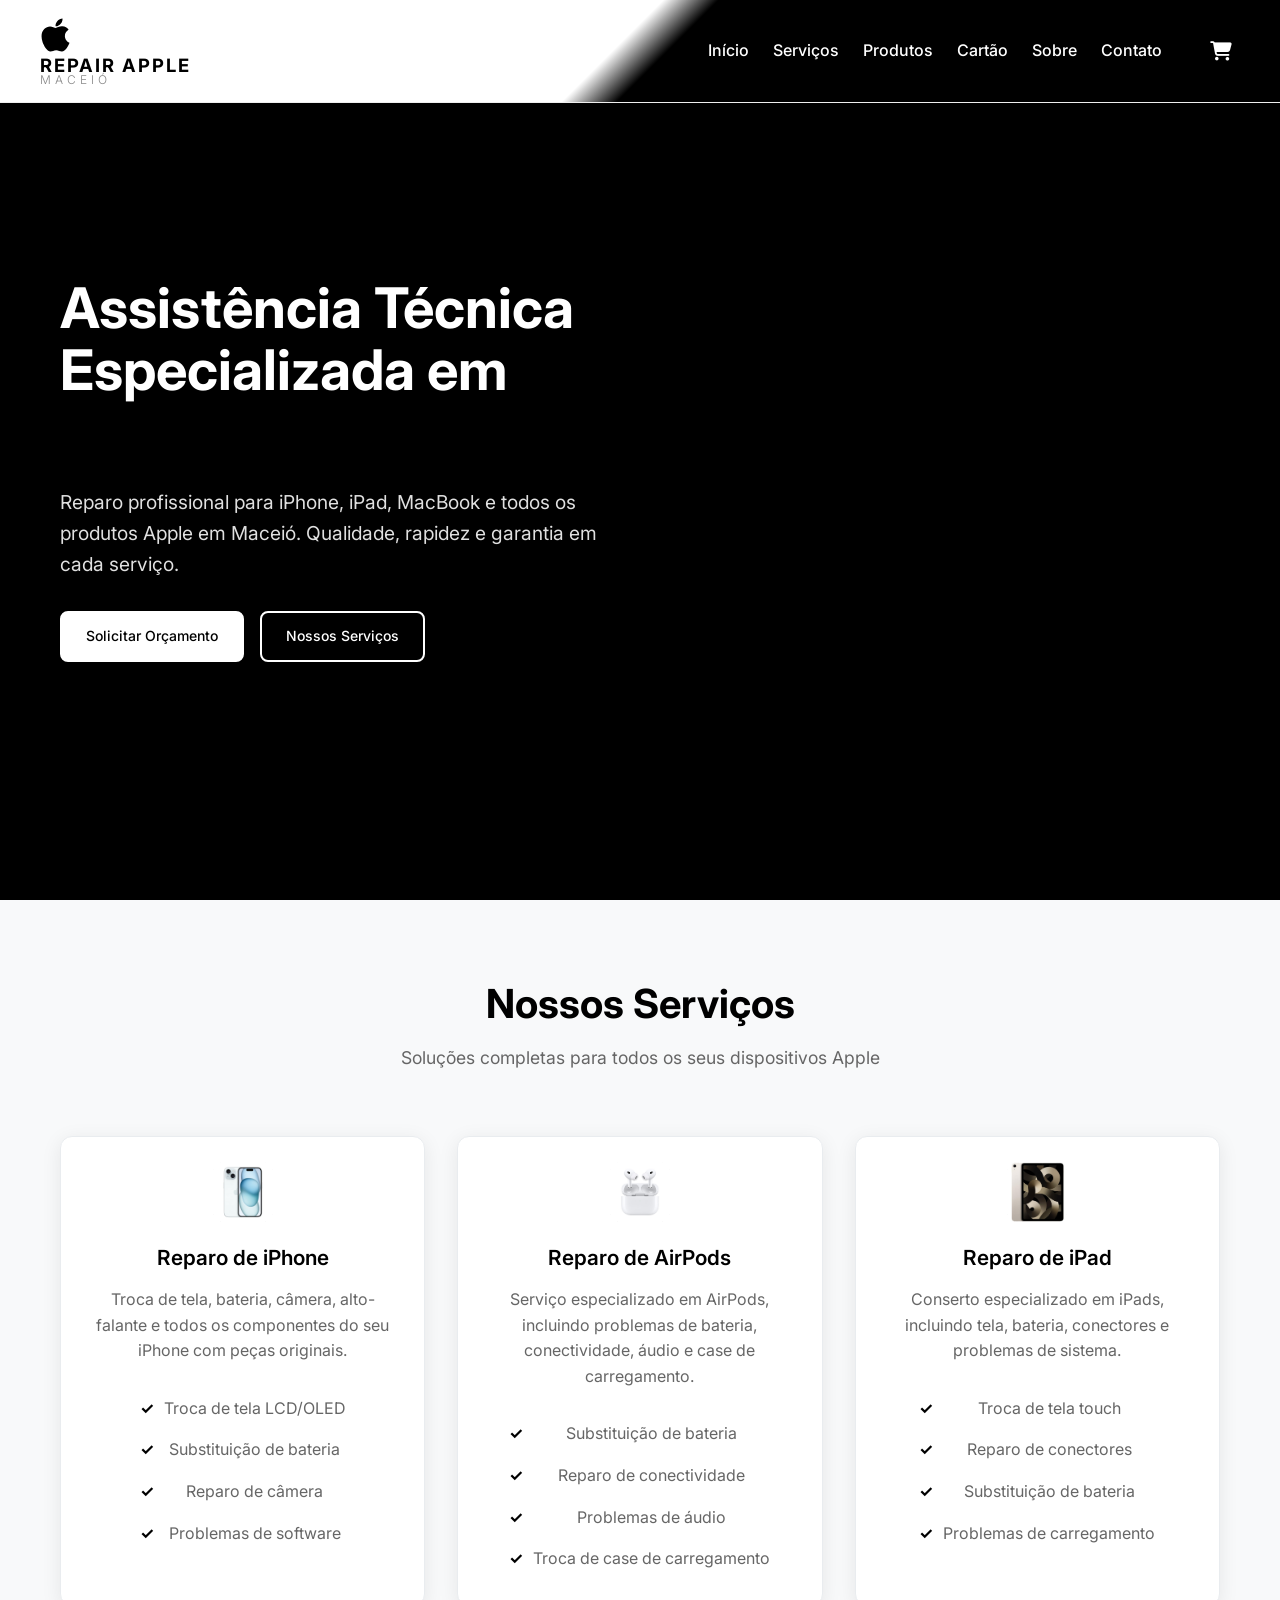
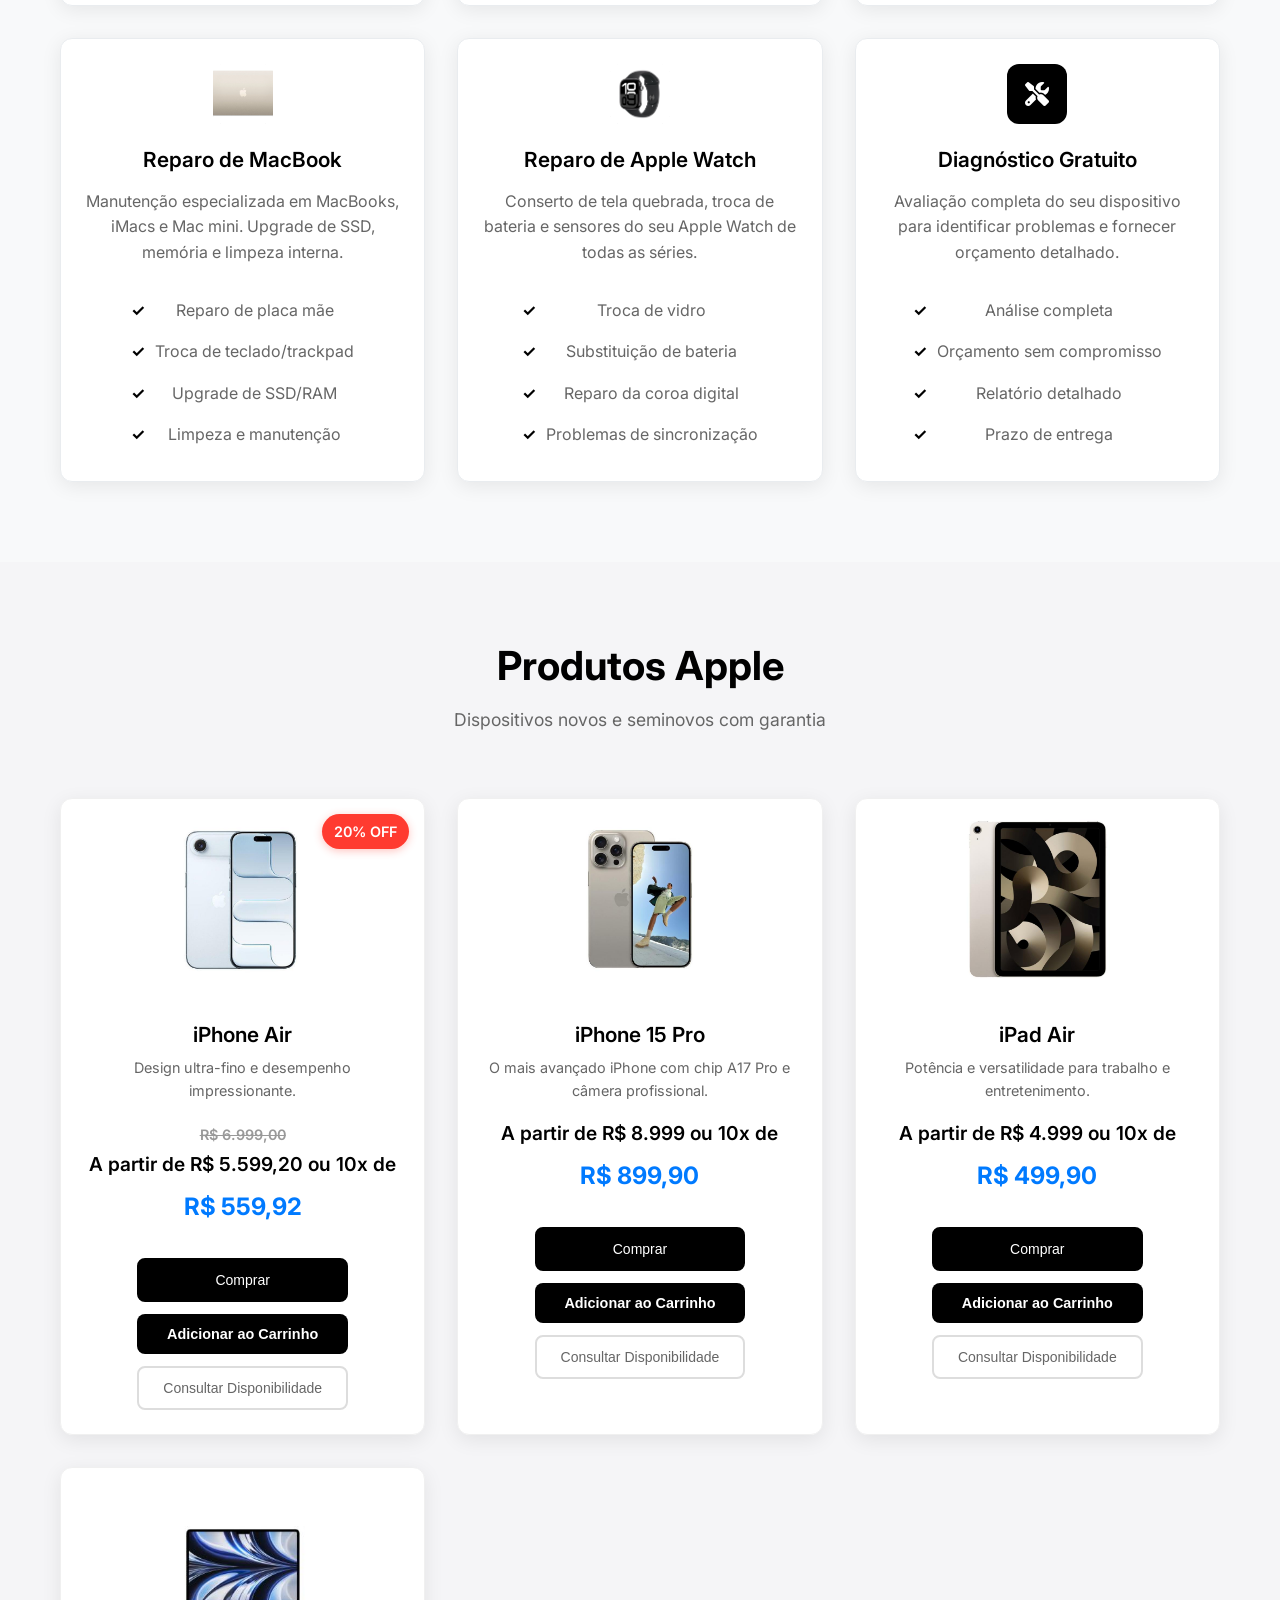
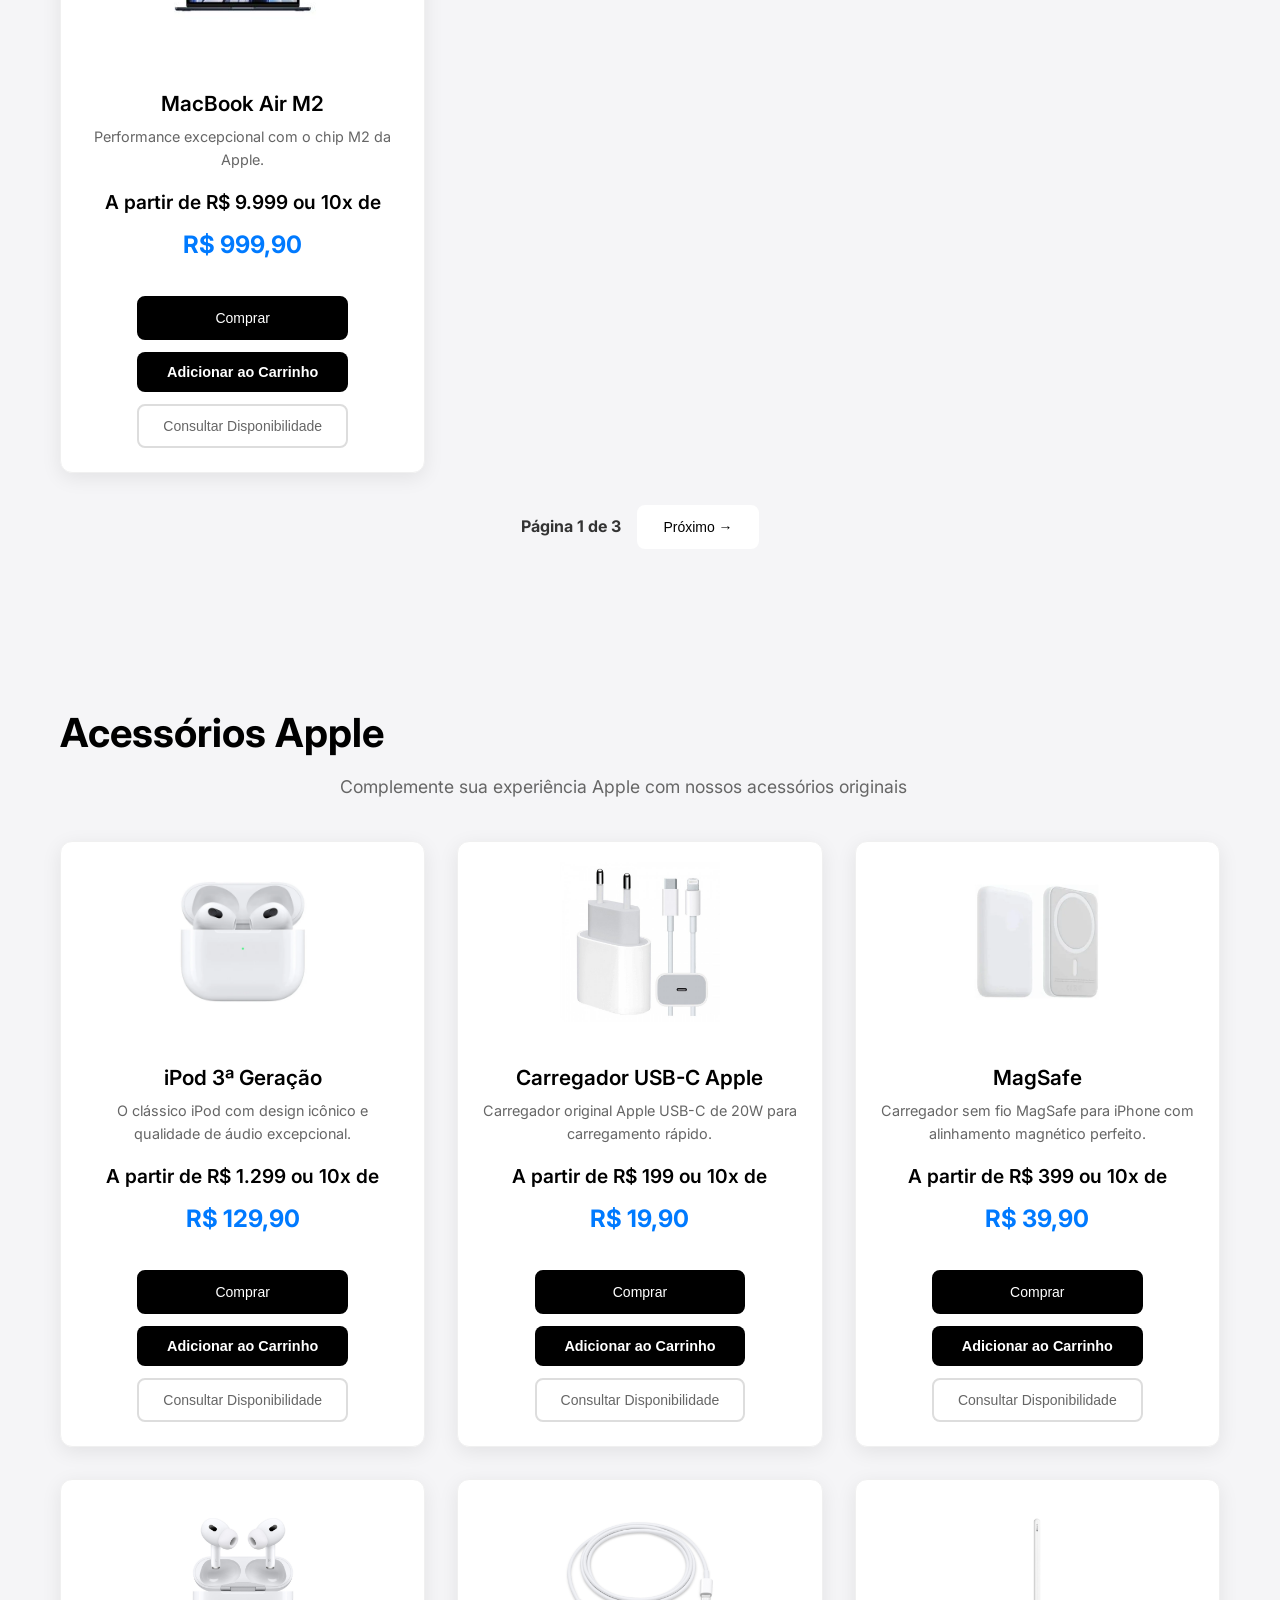
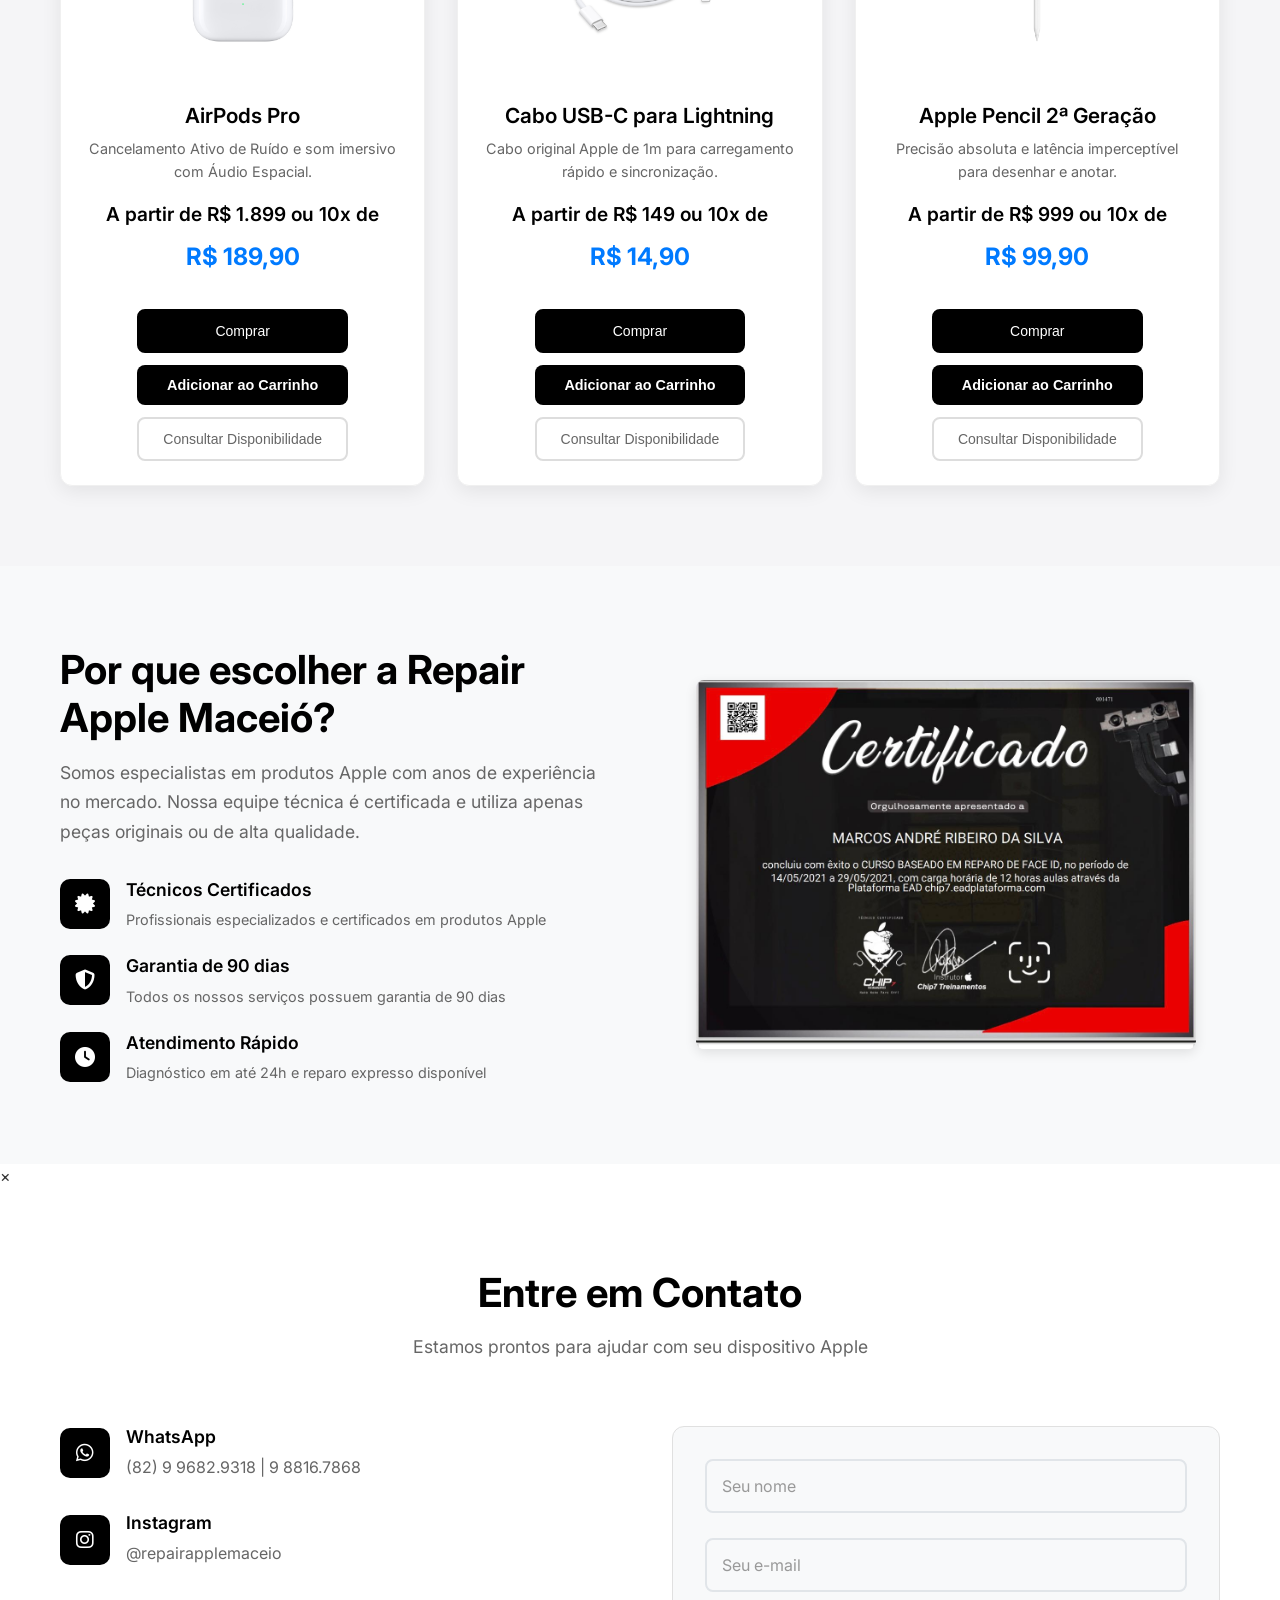
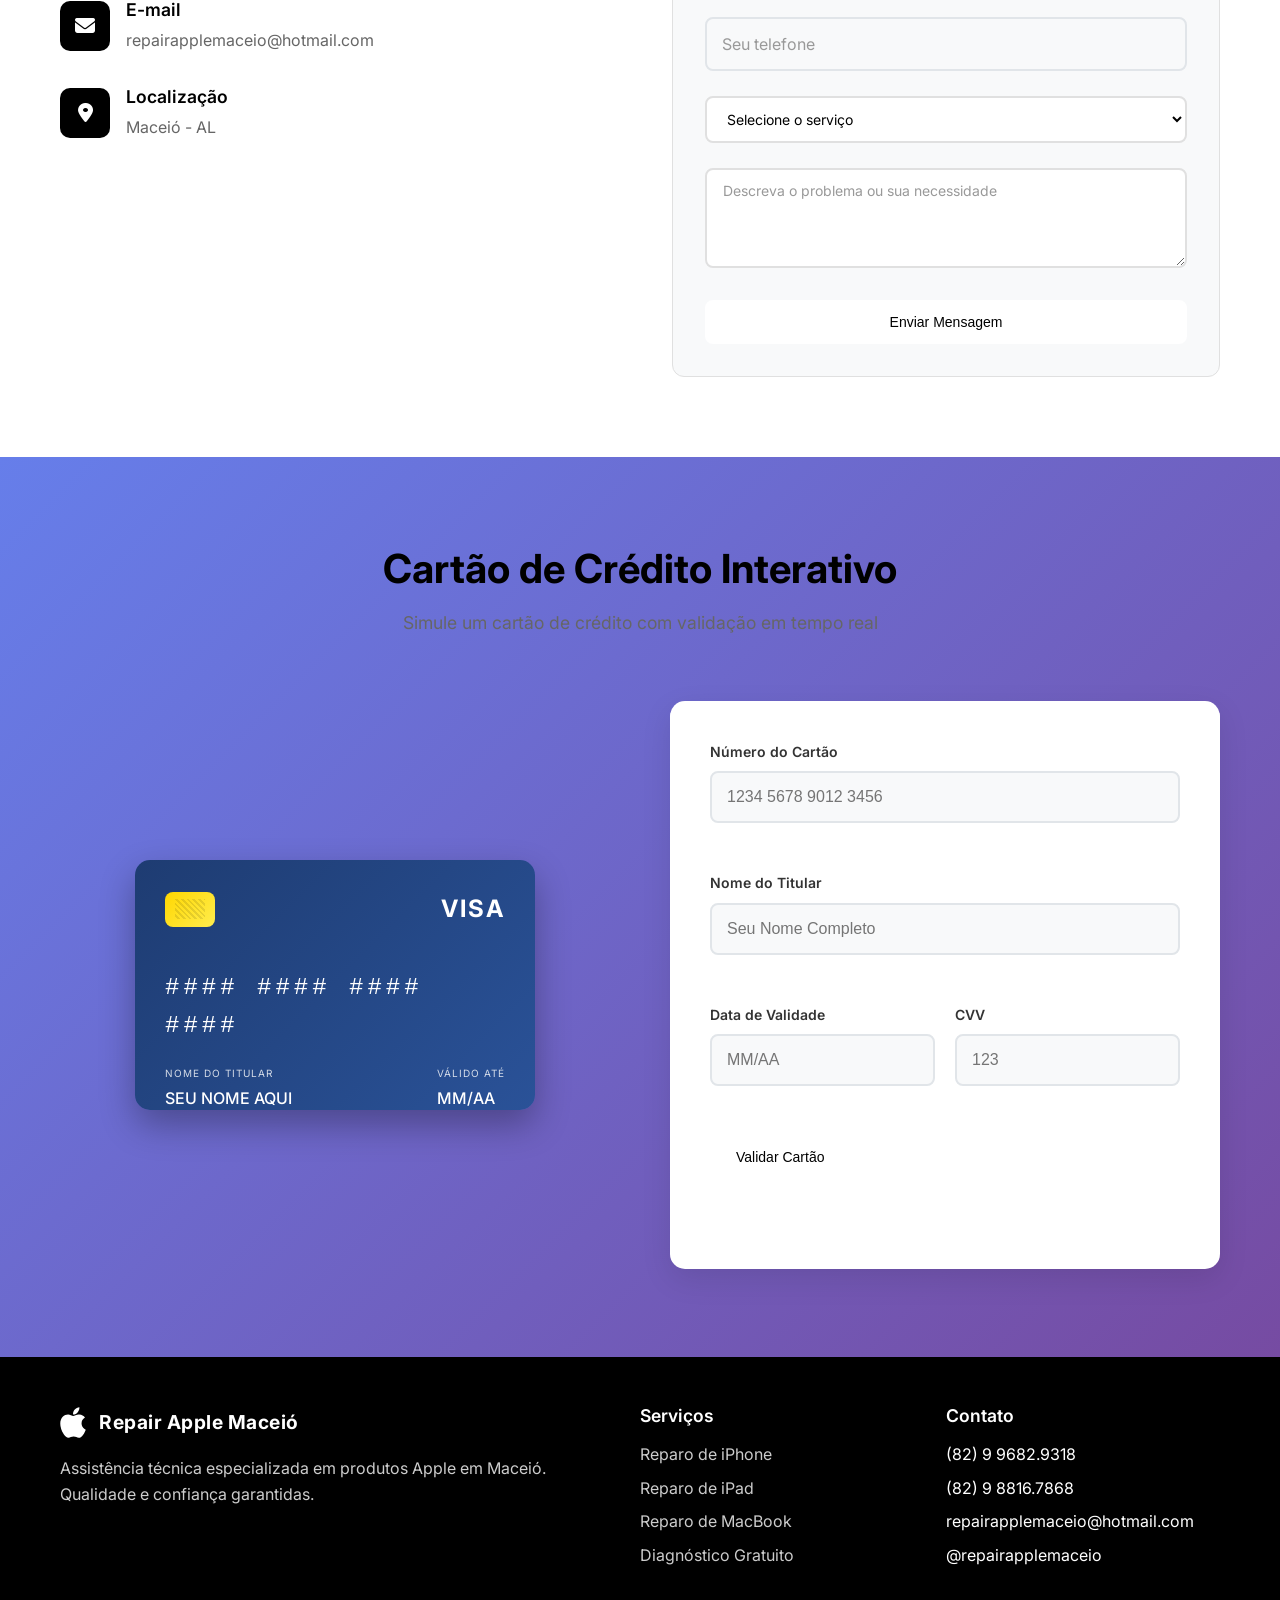
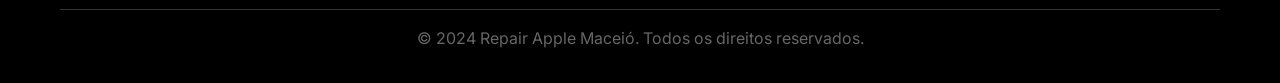
==== index.html @ 36a3d07c "feat: logo premium redesenhada, ícone maçã preto, modal de disponibilidade com WhatsApp e formulário" ====
<!DOCTYPE html>
<html lang="pt-BR">
<head>
    <meta charset="UTF-8">
    <meta name="viewport" content="width=device-width, initial-scale=1.0">
    <title>Repair Apple Maceió - Assistência Técnica Especializada</title>
    <meta name="description" content="Assistência técnica especializada em produtos Apple em Maceió. Reparo de iPhone, iPad, MacBook e mais. Qualidade e confiança garantidas.">
    <link rel="stylesheet" href="styles.css?v=3.1">
    <link rel="preconnect" href="https://fonts.googleapis.com">
    <link rel="preconnect" href="https://fonts.gstatic.com" crossorigin>
    <link href="https://fonts.googleapis.com/css2?family=Inter:wght@300;400;500;600;700&display=swap" rel="stylesheet">
    <link rel="stylesheet" href="https://cdnjs.cloudflare.com/ajax/libs/font-awesome/6.4.0/css/all.min.css">
</head>
<body>
    <!-- Header -->
    <header class="header">
        <nav class="nav">
            <div class="nav-container">
                <div class="nav-logo">
                    <a href="index.html" style="text-decoration: none; color: inherit; display: flex; align-items: center;">
                        <span class="logo-text"><span class="brand-main">REPAIR APPLE</span><span class="brand-city">MACEIÓ</span></span>
                    </a>
                </div>
                <ul class="nav-menu">
                    <li><a href="#home" class="nav-link">Início</a></li>
                    <li><a href="#services" class="nav-link">Serviços</a></li>
                    <li><a href="#products" class="nav-link">Produtos</a></li>
                    <li><a href="#credit-card" class="nav-link">Cartão</a></li>
                    <li><a href="#about" class="nav-link">Sobre</a></li>
                    <li><a href="#contact" class="nav-link">Contato</a></li>
                </ul>
                <div class="nav-cart">
                    <a href="#cart" class="cart-link" id="cart-toggle">
                        <i class="fas fa-shopping-cart"></i>
                        <span class="cart-count" id="cart-count">0</span>
                    </a>
                    <div class="cart-dropdown" id="cart-dropdown">
                        <div class="cart-header">
                            <h3>Carrinho de Compras</h3>
                        </div>
                        <div class="cart-items" id="cart-items">
                            <div class="cart-empty">
                                <i class="fas fa-shopping-cart"></i>
                                <p>Seu carrinho está vazio</p>
                            </div>
                        </div>
                        <div class="cart-footer">
                            <div class="cart-total">
                                <span>Total: R$ <span id="cart-total">0,00</span></span>
                            </div>
                            <button class="btn btn-primary cart-checkout" disabled>
                                Finalizar Compra
                            </button>
                        </div>
                    </div>
                </div>
                <div class="nav-toggle">
                    <span class="bar"></span>
                    <span class="bar"></span>
                    <span class="bar"></span>
                </div>
            </div>
        </nav>
    </header>

    <!-- Hero Section -->
    <section id="home" class="hero">
        <div class="hero-carousel">
            <div class="carousel-slide active" style="background-image: url('https://s.zst.com.br/cms-assets/2021/10/produtos-apple.jpg');"></div>
            <div class="carousel-slide" style="background-image: url('Img/background-replacement.jpg');"></div>
            <div class="carousel-slide" style="background-image: url('Img/background-real.jpg?v=2');"></div>
        </div>
        <div class="hero-container">
            <div class="hero-content">
                <h1 class="hero-title">Assistência Técnica Especializada em <span class="highlight">Apple</span></h1>
                <p class="hero-subtitle">Reparo profissional para iPhone, iPad, MacBook e todos os produtos Apple em Maceió. Qualidade, rapidez e garantia em cada serviço.</p>
                <div class="hero-buttons">
                    <a href="#contact" class="btn btn-primary">Solicitar Orçamento</a>
                    <a href="#services" class="btn btn-secondary">Nossos Serviços</a>
                </div>
            </div>
        </div>
    </section>

    <!-- Services Section -->
    <section id="services" class="services">
        <div class="container">
            <div class="section-header">
                <h2 class="section-title">Nossos Serviços</h2>
                <p class="section-subtitle">Soluções completas para todos os seus dispositivos Apple</p>
            </div>
            <div class="services-grid">
                <div class="service-card">
                    <div class="service-icon">
                        <img src="Img/iphone-15.webp" alt="iPhone" style="width: 60px; height: 60px; object-fit: cover; border-radius: 8px;">
                    </div>
                    <h3 class="service-title">Reparo de iPhone</h3>
                    <p class="service-description">Troca de tela, bateria, câmera, alto-falante e todos os componentes do seu iPhone com peças originais.</p>
                    <ul class="service-features">
                        <li>Troca de tela LCD/OLED</li>
                        <li>Substituição de bateria</li>
                        <li>Reparo de câmera</li>
                        <li>Problemas de software</li>
                    </ul>
                </div>
                <div class="service-card">
                    <div class="service-icon">
                        <img src="Img/airpods-pro.jpg" alt="AirPods" style="width: 60px; height: 60px; object-fit: cover; border-radius: 8px;">
                    </div>
                    <h3 class="service-title">Reparo de AirPods</h3>
                    <p class="service-description">Serviço especializado em AirPods, incluindo problemas de bateria, conectividade, áudio e case de carregamento.</p>
                    <ul class="service-features">
                        <li>Substituição de bateria</li>
                        <li>Reparo de conectividade</li>
                        <li>Problemas de áudio</li>
                        <li>Troca de case de carregamento</li>
                    </ul>
                </div>
                <div class="service-card">
                    <div class="service-icon">
                        <img src="Img/ipadair-new.jpg" alt="iPad" style="width: 60px; height: 60px; object-fit: cover; border-radius: 8px;">
                    </div>
                    <h3 class="service-title">Reparo de iPad</h3>
                    <p class="service-description">Conserto especializado em iPads, incluindo tela, bateria, conectores e problemas de sistema.</p>
                    <ul class="service-features">
                        <li>Troca de tela touch</li>
                        <li>Reparo de conectores</li>
                        <li>Substituição de bateria</li>
                        <li>Problemas de carregamento</li>
                    </ul>
                </div>
                <div class="service-card">
                    <div class="service-icon">
                        <img src="Img/macbook pro.webp" alt="MacBook" style="width: 60px; height: 60px; object-fit: cover; border-radius: 8px;">
                    </div>
                    <h3 class="service-title">Reparo de MacBook</h3>
                    <p class="service-description">Manutenção especializada em MacBooks, iMacs e Mac mini. Upgrade de SSD, memória e limpeza interna.</p>
                    <ul class="service-features">
                        <li>Reparo de placa mãe</li>
                        <li>Troca de teclado/trackpad</li>
                        <li>Upgrade de SSD/RAM</li>
                        <li>Limpeza e manutenção</li>
                    </ul>
                </div>
                <div class="service-card">
                    <div class="service-icon">
                        <img src="Img/apple watch.jpg" alt="Apple Watch" style="width: 60px; height: 60px; object-fit: cover; border-radius: 8px;">
                    </div>
                    <h3 class="service-title">Reparo de Apple Watch</h3>
                    <p class="service-description">Conserto de tela quebrada, troca de bateria e sensores do seu Apple Watch de todas as séries.</p>
                    <ul class="service-features">
                        <li>Troca de vidro</li>
                        <li>Substituição de bateria</li>
                        <li>Reparo da coroa digital</li>
                        <li>Problemas de sincronização</li>
                    </ul>
                </div>
                <div class="service-card">
                    <div class="service-icon">
                        <i class="fas fa-tools"></i>
                    </div>
                    <h3 class="service-title">Diagnóstico Gratuito</h3>
                    <p class="service-description">Avaliação completa do seu dispositivo para identificar problemas e fornecer orçamento detalhado.</p>
                    <ul class="service-features">
                        <li>Análise completa</li>
                        <li>Orçamento sem compromisso</li>
                        <li>Relatório detalhado</li>
                        <li>Prazo de entrega</li>
                    </ul>
                </div>
            </div>
        </div>
    </section>

    <!-- Products Section -->
    <section id="products" class="products">
        <div class="container">
            <div class="section-header">
                <h2 class="section-title">Produtos Apple</h2>
                <p class="section-subtitle">Dispositivos novos e seminovos com garantia</p>
            </div>
            <div class="products-grid">
                <div class="product-card" id="iphone-air">
                    <div class="discount-badge">20% OFF</div>
                    <div class="product-image">
                        <img src="Img/Iphone Air.jpg" alt="iPhone Air" class="product-img">
                    </div>
                    <div class="product-info">
                        <h3 class="product-name titulo-produto">iPhone Air</h3>
                        <p class="product-description" style="text-align: center !important;">Design ultra-fino e desempenho impressionante.</p>
                        <div class="product-price" style="text-align: center !important;">
                            <span style="text-decoration: line-through; color: #999; font-size: 0.9rem;">R$ 6.999,00</span><br>
                            A partir de R$ 5.599,20 ou 10x de
                            <span class="installment-value">R$ 559,92</span>
                        </div>
                        <div class="product-actions">
                            <button class="btn btn-primary compare-product" data-product="iPhone Air" data-price="5599.20" data-image="Img/Iphone Air.jpg">Comprar</button>
                            <button class="btn btn-primary add-to-cart" data-product="iPhone Air" data-price="5599.20" data-image="Img/Iphone Air.jpg">Adicionar ao Carrinho</button>
                            <button class="btn btn-outline">Consultar Disponibilidade</button>
                        </div>
                    </div>
                </div>
                <div class="product-card" id="iphone-15-pro">
                    <div class="product-image">
                        <img src="Img/iphone15pro-new.jpg" alt="iPhone 15 Pro" class="product-img">
                    </div>
                    <div class="product-info">
                        <h3 class="product-name titulo-produto">iPhone 15 Pro</h3>
                        <p class="product-description" style="text-align: center !important;">O mais avançado iPhone com chip A17 Pro e câmera profissional.</p>
                        <div class="product-price" style="text-align: center !important;">A partir de R$ 8.999 ou 10x de
                            <span class="installment-value">R$ 899,90</span>
                        </div>
                        <div class="product-actions">
                            <button class="btn btn-primary compare-product" data-product="iPhone 15 Pro" data-price="8999" data-image="Img/iphone15pro-new.jpg">Comprar</button>
                            <button class="btn btn-primary add-to-cart" data-product="iPhone 15 Pro" data-price="8999" data-image="Img/iphone15pro-new.jpg">Adicionar ao Carrinho</button>
                            <button class="btn btn-outline">Consultar Disponibilidade</button>
                        </div>
                    </div>
                </div>
                <div class="product-card" id="ipad-air">
                    <div class="product-image">
                        <img src="Img/ipadair-new.jpg" alt="iPad Air" class="product-img">
                    </div>
                    <div class="product-info">
                        <h3 class="product-name titulo-produto">iPad Air</h3>
                        <p class="product-description" style="text-align: center !important;">Potência e versatilidade para trabalho e entretenimento.</p>
                        <div class="product-price" style="text-align: center !important;">A partir de R$ 4.999 ou 10x de
                            <span class="installment-value">R$ 499,90</span>
                        </div>
                        <div class="product-actions">
                            <button class="btn btn-primary compare-product" data-product="iPad Air" data-price="4999" data-image="Img/ipadair-new.jpg">Comprar</button>
                            <button class="btn btn-primary add-to-cart" data-product="iPad Air" data-price="4999" data-image="Img/ipadair-new.jpg">Adicionar ao Carrinho</button>
                            <button class="btn btn-outline">Consultar Disponibilidade</button>
                        </div>
                    </div>
                </div>
                <div class="product-card" id="macbook-air-m2">
                    <div class="product-image">
                        <img src="Img/macbookair-new.jpg" alt="MacBook Air M2" class="product-img">
                    </div>
                    <div class="product-info">
                        <h3 class="product-name titulo-produto">MacBook Air M2</h3>
                        <p class="product-description" style="text-align: center !important;">Performance excepcional com o chip M2 da Apple.</p>
                        <div class="product-price" style="text-align: center !important;">A partir de R$ 9.999 ou 10x de
                            <span class="installment-value">R$ 999,90</span>
                        </div>
                        <div class="product-actions">
                            <button class="btn btn-primary compare-product" data-product="MacBook Air M2" data-price="9999" data-image="Img/macbookair-new.jpg">Comprar</button>
                            <button class="btn btn-primary add-to-cart" data-product="MacBook Air M2" data-price="9999" data-image="Img/macbookair-new.jpg">Adicionar ao Carrinho</button>
                            <button class="btn btn-outline">Consultar Disponibilidade</button>
                        </div>
                    </div>
                </div>
                <div class="product-card" id="iphone-16-pro-max">
                    <div class="product-image">
                        <img src="Img/iphone16promax-new.jpg" alt="iPhone 16 Pro Max" class="product-img">
                    </div>
                    <div class="product-info">
                        <h3 class="product-name titulo-produto">iPhone 16 Pro Max</h3>
                        <p class="product-description" style="text-align: center !important;">O mais novo iPhone com tela de 6,9" e chip A18 Pro.</p>
                        <div class="product-price" style="text-align: center !important;">A partir de R$ 10.499 ou 10x de
                            <span class="installment-value">R$ 1.049,90</span>
                        </div>
                        <div class="product-actions">
                            <button class="btn btn-primary compare-product" data-product="iPhone 16 Pro Max" data-price="10499" data-image="Img/iphone16promax-new.jpg">Comprar</button>
                            <button class="btn btn-primary add-to-cart" data-product="iPhone 16 Pro Max" data-price="10499" data-image="Img/iphone16promax-new.jpg">Adicionar ao Carrinho</button>
                            <button class="btn btn-outline">Consultar Disponibilidade</button>
                        </div>
                    </div>
                </div>
                <div class="product-card" id="apple-watch-ultra">
                    <div class="product-image">
                        <img src="Img/applewatchultra-new.jpg" alt="Apple Watch Ultra" class="product-img">
                    </div>
                    <div class="product-info">
                        <h3 class="product-name titulo-produto">Apple Watch Ultra</h3>
                        <p class="product-description" style="text-align: center !important;">O Apple Watch mais resistente e avançado para aventuras.</p>
                        <div class="product-price" style="text-align: center !important;">A partir de R$ 8.999 ou 10x de
                            <span class="installment-value">R$ 899,90</span>
                        </div>
                        <div class="product-actions">
                            <button class="btn btn-primary compare-product" data-product="Apple Watch Ultra" data-price="8999" data-image="Img/applewatchultra-new.jpg">Comprar</button>
                            <button class="btn btn-primary add-to-cart" data-product="Apple Watch Ultra" data-price="8999" data-image="Img/applewatchultra-new.jpg">Adicionar ao Carrinho</button>
                            <button class="btn btn-outline">Consultar Disponibilidade</button>
                        </div>
                    </div>
                </div>
                <div class="product-card" id="iphone-xs-max">
                    <div class="product-image">
                        <img src="Img/iphonexsmax-new.jpg" alt="iPhone XS Max" class="product-img">
                    </div>
                    <div class="product-info">
                        <h3 class="product-name titulo-produto">iPhone XS Max</h3>
                        <p class="product-description">iPhone clássico com tela de 6,5" e excelente custo-benefício.</p>
                        <div class="product-price">A partir de R$ 3.499 ou 10x de
                            <span class="installment-value">R$ 349,90</span>
                        </div>
                        <div class="product-actions">
                            <button class="btn btn-primary compare-product" data-product="iPhone XS Max" data-price="3499" data-image="Img/iphonexsmax-new.jpg">Comprar</button>
                            <button class="btn btn-primary add-to-cart" data-product="iPhone XS Max" data-price="3499" data-image="Img/iphonexsmax-new.jpg">Adicionar ao Carrinho</button>
                            <button class="btn btn-outline">Consultar Disponibilidade</button>
                        </div>
                    </div>
                </div>
                <div class="product-card" id="iphone-17-pro-max">
                    <div class="product-image">
                        <img src="Img/iphone-17-pro-max-apple.webp" alt="Iphone 17 pro Max" class="product-img">
                    </div>
                    <div class="product-info">
                        <h3 class="product-name titulo-produto">Iphone 17 pro Max</h3>
                        <p class="product-description" style="text-align: center !important;">O mais avançado iPhone já criado, com design inovador e performance extrema.</p>
                        <div class="product-price" style="text-align: center !important;">A partir de R$ 8.900 ou 10x de
                            <span class="installment-value">R$ 890,00</span>
                        </div>
                        <div class="product-actions">
                            <button class="btn btn-primary compare-product" data-product="Iphone 17 pro Max" data-price="8900" data-image="Img/iphone-17-pro-max-apple.webp">Comprar</button>
                            <button class="btn btn-primary add-to-cart" data-product="Iphone 17 pro Max" data-price="8900" data-image="Img/iphone-17-pro-max-apple.webp">Adicionar ao Carrinho</button>
                            <button class="btn btn-outline">Consultar Disponibilidade</button>
                        </div>
                    </div>
                </div>
                <div class="product-card" id="bombox-4">
                    <div class="discount-badge">20% OFF</div>
                    <div class="product-image product-carousel">
                        <button class="carousel-btn prev-btn">&#10094;</button>
                        <div class="carousel-images">
                            <img src="Img/bombox 4.jpg" alt="Bombox 4" class="product-img active">
                            <img src="Img/bomboxx4.webp" alt="Bombox 4 Preta" class="product-img">
                            <img src="Img/bombox 4 branca.webp" alt="Bombox 4 Branca" class="product-img">
                        </div>
                        <button class="carousel-btn next-btn">&#10095;</button>
                    </div>
                    <div class="product-info">
                        <h3 class="product-name titulo-produto">Bombox 4</h3>
                        <p class="product-description" style="text-align: center !important;">Som potente e design portátil para levar a festa a qualquer lugar.</p>
                        <div class="product-price" style="text-align: center !important;">
                            <span style="text-decoration: line-through; color: #999; font-size: 0.9rem;">R$ 2.800,00</span><br>
                            A partir de R$ 2.240,00 ou 10x de
                            <span class="installment-value">R$ 224,00</span>
                        </div>
                        <div class="product-actions">
                            <button class="btn btn-primary compare-product" data-product="Bombox 4" data-price="2240" data-image="Img/bombox 4.jpg">Comprar</button>
                            <button class="btn btn-primary add-to-cart" data-product="Bombox 4" data-price="2240" data-image="Img/bombox 4.jpg">Adicionar ao Carrinho</button>
                            <button class="btn btn-outline">Consultar Disponibilidade</button>
                        </div>
                    </div>
                </div>
                <div class="product-card" id="ps5-slim">
                    <div class="product-image">
                        <img src="Img/ps5 slim.webp" alt="PS5 Slim" class="product-img">
                    </div>
                    <div class="product-info">
                        <h3 class="product-name titulo-produto">PlayStation 5 Slim</h3>
                        <p class="product-description" style="text-align: center !important;">Design mais fino, mesma potência imersiva.</p>
                        <div class="product-price" style="text-align: center !important;">A partir de R$ 3.800 ou 10x de
                            <span class="installment-value">R$ 380,00</span>
                        </div>
                        <div class="product-actions">
                            <button class="btn btn-primary compare-product" data-product="PlayStation 5 Slim" data-price="3800" data-image="Img/ps5 slim.webp">Comprar</button>
                            <button class="btn btn-primary add-to-cart" data-product="PlayStation 5 Slim" data-price="3800" data-image="Img/ps5 slim.webp">Adicionar ao Carrinho</button>
                            <button class="btn btn-outline">Consultar Disponibilidade</button>
                        </div>
                    </div>
                </div>
                <div class="product-card" id="xbox-series-x">
                    <div class="discount-badge">20% OFF</div>
                    <div class="product-image">
                        <img src="Img/xbox-series-x-digital.webp" alt="Xbox Series X" class="product-img">
                    </div>
                    <div class="product-info">
                        <h3 class="product-name titulo-produto">Xbox Series X</h3>
                        <p class="product-description" style="text-align: center !important;">O console mais rápido e poderoso de todos os tempos.</p>
                        <div class="product-price" style="text-align: center !important;">
                            <span style="text-decoration: line-through; color: #999; font-size: 0.9rem;">R$ 4.500,00</span><br>
                            A partir de R$ 3.600,00 ou 10x de
                            <span class="installment-value">R$ 360,00</span>
                        </div>
                        <div class="product-actions">
                            <button class="btn btn-primary compare-product" data-product="Xbox Series X" data-price="3600" data-image="Img/xbox-series-x-digital.webp">Comprar</button>
                            <button class="btn btn-primary add-to-cart" data-product="Xbox Series X" data-price="3600" data-image="Img/xbox-series-x-digital.webp">Adicionar ao Carrinho</button>
                            <button class="btn btn-outline">Consultar Disponibilidade</button>
                        </div>
                    </div>
                </div>
            </div>
            <div class="products-pagination" style="text-align: center; margin-top: 2rem; display: flex; justify-content: center; gap: 1rem; align-items: center;">
                <button id="prev-products" class="btn btn-outline" style="display: none;">&larr; Anterior</button>
                <span id="page-indicator" style="font-weight: bold;"></span>
                <button id="next-products" class="btn btn-primary">Próximo &rarr;</button>
            </div>
        </div>
    </section>

    <!-- Accessories Section -->
    <section id="accessories" class="products accessories-section">
        <div class="container">
            <h2 class="section-title">Acessórios Apple</h2>
            <p class="section-subtitle">Complemente sua experiência Apple com nossos acessórios originais</p>
            <div class="products-grid">
                <div class="product-card" id="ipod-3">
                    <div class="product-image">
                        <img src="Img/Airpods-3.webp" alt="iPod 3" class="product-img">
                    </div>
                    <div class="product-info">
                        <h3 class="product-name titulo-produto">iPod 3ª Geração</h3>
                        <p class="product-description" style="text-align: center !important;">O clássico iPod com design icônico e qualidade de áudio excepcional.</p>
                        <div class="product-price" style="text-align: center !important;">A partir de R$ 1.299 ou 10x de
                            <span class="installment-value">R$ 129,90</span>
                        </div>
                        <div class="product-actions">
                            <button class="btn btn-primary compare-product" data-product="iPod 3ª Geração" data-price="1299" data-image="Img/Airpods-3.webp">Comprar</button>
                            <button class="btn btn-primary add-to-cart" data-product="iPod 3ª Geração" data-price="1299" data-image="Img/Airpods-3.webp">Adicionar ao Carrinho</button>
                            <button class="btn btn-outline">Consultar Disponibilidade</button>
                        </div>
                    </div>
                </div>
                <div class="product-card" id="carregador-usb-c">
                    <div class="product-image">
                        <img src="Img/carregador-cabo-turbo-20w-tipo-c.jpg" alt="Carregador USB-C Apple" class="product-img">
                    </div>
                    <div class="product-info">
                        <h3 class="product-name titulo-produto">Carregador USB-C Apple</h3>
                        <p class="product-description" style="text-align: center !important;">Carregador original Apple USB-C de 20W para carregamento rápido.</p>
                        <div class="product-price" style="text-align: center !important;">A partir de R$ 199 ou 10x de
                            <span class="installment-value">R$ 19,90</span>
                        </div>
                        <div class="product-actions">
                            <button class="btn btn-primary compare-product" data-product="Carregador USB-C Apple" data-price="199" data-image="Img/carregador-cabo-turbo-20w-tipo-c.jpg">Comprar</button>
                            <button class="btn btn-primary add-to-cart" data-product="Carregador USB-C Apple" data-price="199" data-image="Img/carregador-cabo-turbo-20w-tipo-c.jpg">Adicionar ao Carrinho</button>
                            <button class="btn btn-outline">Consultar Disponibilidade</button>
                        </div>
                    </div>
                </div>
                <div class="product-card" id="magsafe">
                    <div class="product-image">
                        <img src="Img/Megasafe.webp" alt="MagSafe" class="product-img">
                    </div>
                    <div class="product-info">
                        <h3 class="product-name titulo-produto">MagSafe</h3>
                        <p class="product-description" style="text-align: center !important;">Carregador sem fio MagSafe para iPhone com alinhamento magnético perfeito.</p>
                        <div class="product-price" style="text-align: center !important;">A partir de R$ 399 ou 10x de
                            <span class="installment-value">R$ 39,90</span>
                        </div>
                        <div class="product-actions">
                            <button class="btn btn-primary compare-product" data-product="MagSafe" data-price="399" data-image="Img/Megasafe.webp">Comprar</button>
                            <button class="btn btn-primary add-to-cart" data-product="MagSafe" data-price="399" data-image="Img/Megasafe.webp">Adicionar ao Carrinho</button>
                            <button class="btn btn-outline">Consultar Disponibilidade</button>
                        </div>
                    </div>
                </div>
                <div class="product-card" id="airpods-pro">
                    <div class="product-image">
                        <img src="Img/airpods-pro.jpg" alt="AirPods Pro" class="product-img">
                    </div>
                    <div class="product-info">
                        <h3 class="product-name titulo-produto">AirPods Pro</h3>
                        <p class="product-description" style="text-align: center !important;">Cancelamento Ativo de Ruído e som imersivo com Áudio Espacial.</p>
                        <div class="product-price" style="text-align: center !important;">A partir de R$ 1.899 ou 10x de
                            <span class="installment-value">R$ 189,90</span>
                        </div>
                        <div class="product-actions">
                            <button class="btn btn-primary compare-product" data-product="AirPods Pro" data-price="1899" data-image="Img/airpods-pro.jpg">Comprar</button>
                            <button class="btn btn-primary add-to-cart" data-product="AirPods Pro" data-price="1899" data-image="Img/airpods-pro.jpg">Adicionar ao Carrinho</button>
                            <button class="btn btn-outline">Consultar Disponibilidade</button>
                        </div>
                    </div>
                </div>
                <div class="product-card" id="cabo-lightning">
                    <div class="product-image">
                        <img src="Img/cable-lightning.jpg" alt="Cabo Lightning" class="product-img">
                    </div>
                    <div class="product-info">
                        <h3 class="product-name titulo-produto">Cabo USB-C para Lightning</h3>
                        <p class="product-description" style="text-align: center !important;">Cabo original Apple de 1m para carregamento rápido e sincronização.</p>
                        <div class="product-price" style="text-align: center !important;">A partir de R$ 149 ou 10x de
                            <span class="installment-value">R$ 14,90</span>
                        </div>
                        <div class="product-actions">
                            <button class="btn btn-primary compare-product" data-product="Cabo USB-C para Lightning" data-price="149" data-image="Img/cable-lightning.jpg">Comprar</button>
                            <button class="btn btn-primary add-to-cart" data-product="Cabo USB-C para Lightning" data-price="149" data-image="Img/cable-lightning.jpg">Adicionar ao Carrinho</button>
                            <button class="btn btn-outline">Consultar Disponibilidade</button>
                        </div>
                    </div>
                </div>
                <div class="product-card" id="apple-pencil">
                    <div class="product-image">
                        <img src="Img/apple-pencil.jpg" alt="Apple Pencil" class="product-img">
                    </div>
                    <div class="product-info">
                        <h3 class="product-name titulo-produto">Apple Pencil 2ª Geração</h3>
                        <p class="product-description" style="text-align: center !important;">Precisão absoluta e latência imperceptível para desenhar e anotar.</p>
                        <div class="product-price" style="text-align: center !important;">A partir de R$ 999 ou 10x de
                            <span class="installment-value">R$ 99,90</span>
                        </div>
                        <div class="product-actions">
                            <button class="btn btn-primary compare-product" data-product="Apple Pencil 2ª Geração" data-price="999" data-image="Img/apple-pencil.jpg">Comprar</button>
                            <button class="btn btn-primary add-to-cart" data-product="Apple Pencil 2ª Geração" data-price="999" data-image="Img/apple-pencil.jpg">Adicionar ao Carrinho</button>
                            <button class="btn btn-outline">Consultar Disponibilidade</button>
                        </div>
                    </div>
                </div>
            </div>
        </div>
    </section>

    <!-- About Section -->
    <section id="about" class="about">
        <div class="container">
            <div class="about-content">
                <div class="about-text">
                    <h2 class="section-title">Por que escolher a Repair Apple Maceió?</h2>
                    <p class="about-description">Somos especialistas em produtos Apple com anos de experiência no mercado. Nossa equipe técnica é certificada e utiliza apenas peças originais ou de alta qualidade.</p>
                    <div class="about-features">
                        <div class="feature">
                            <div class="feature-icon">
                                <i class="fas fa-certificate"></i>
                            </div>
                            <div class="feature-content">
                                <h3>Técnicos Certificados</h3>
                                <p>Profissionais especializados e certificados em produtos Apple</p>
                            </div>
                        </div>
                        <div class="feature">
                            <div class="feature-icon">
                                <i class="fas fa-shield-alt"></i>
                            </div>
                            <div class="feature-content">
                                <h3>Garantia de 90 dias</h3>
                                <p>Todos os nossos serviços possuem garantia de 90 dias</p>
                            </div>
                        </div>
                        <div class="feature">
                            <div class="feature-icon">
                                <i class="fas fa-clock"></i>
                            </div>
                            <div class="feature-content">
                                <h3>Atendimento Rápido</h3>
                                <p>Diagnóstico em até 24h e reparo expresso disponível</p>
                            </div>
                        </div>
                    </div>
                </div>
                <div class="about-image certificate-carousel">
                    <button class="cert-btn cert-prev">&#10094;</button>
                    <div class="cert-images">
                        <img src="Img/certificado 1.jpg" alt="Certificado Técnico 1" class="cert-img active">
                        <img src="Img/certificado 2.jpg" alt="Certificado Técnico 2" class="cert-img">
                        <img src="Img/Certificado 3.jpg" alt="Certificado Técnico 3" class="cert-img">
                        <img src="Img/Certificado 4.jpg" alt="Certificado Técnico 4" class="cert-img">
                    </div>
                    <button class="cert-btn cert-next">&#10095;</button>
                </div>
            </div>
        </div>
    </section>

    <!-- Certificate Modal -->
    <div id="certificate-modal" class="modal">
        <span class="close-modal">&times;</span>
        <img class="modal-content" id="img01">
        <div id="caption"></div>
    </div>

    <!-- Contact Section -->
    <section id="contact" class="contact">
        <div class="container">
            <div class="section-header">
                <h2 class="section-title">Entre em Contato</h2>
                <p class="section-subtitle">Estamos prontos para ajudar com seu dispositivo Apple</p>
            </div>
            <div class="contact-content">
                <div class="contact-info">
                    <div class="contact-item">
                        <div class="contact-icon">
                            <i class="fab fa-whatsapp"></i>
                        </div>
                        <div class="contact-details">
                            <h3>WhatsApp</h3>
                            <p>(82) 9 9682.9318 | 9 8816.7868</p>
                        </div>
                    </div>
                    <div class="contact-item">
                        <div class="contact-icon">
                            <i class="fab fa-instagram"></i>
                        </div>
                        <div class="contact-details">
                            <h3>Instagram</h3>
                            <p>@repairapplemaceio</p>
                        </div>
                    </div>
                    <div class="contact-item">
                        <div class="contact-icon">
                            <i class="fas fa-envelope"></i>
                        </div>
                        <div class="contact-details">
                            <h3>E-mail</h3>
                            <p>repairapplemaceio@hotmail.com</p>
                        </div>
                    </div>
                    <div class="contact-item">
                        <div class="contact-icon">
                            <i class="fas fa-map-marker-alt"></i>
                        </div>
                        <div class="contact-details">
                            <h3>Localização</h3>
                            <p>Maceió - AL</p>
                        </div>
                    </div>
                </div>
                <div class="contact-form">
                    <form class="form" id="contactForm">
                        <div class="form-group">
                            <input type="text" name="name" class="form-input" placeholder="Seu nome" required>
                        </div>
                        <div class="form-group">
                            <input type="email" name="email" class="form-input" placeholder="Seu e-mail" required>
                        </div>
                        <div class="form-group">
                            <input type="tel" name="phone" class="form-input" placeholder="Seu telefone" required>
                        </div>
                        <div class="form-group">
                            <select name="service" class="form-input" required>
                                <option value="">Selecione o serviço</option>
                                <option value="iphone">Reparo de iPhone</option>
                                <option value="ipad">Reparo de iPad</option>
                                <option value="macbook">Reparo de MacBook</option>
                                <option value="outros">Outros dispositivos</option>
                                <option value="venda">Compra de produtos</option>
                            </select>
                        </div>
                        <div class="form-group">
                            <textarea name="message" class="form-input" rows="4" placeholder="Descreva o problema ou sua necessidade" required></textarea>
                        </div>
                        <button type="submit" class="btn btn-primary btn-full">Enviar Mensagem</button>
                    </form>
                </div>
            </div>
        </div>
    </section>

    <!-- Credit Card Section -->
    <section id="credit-card" class="credit-card-section">
        <div class="container">
            <div class="section-header">
                <h2 class="section-title">Cartão de Crédito Interativo</h2>
                <p class="section-subtitle">Simule um cartão de crédito com validação em tempo real</p>
            </div>
            <div class="credit-card-container">
                <div class="credit-card">
                    <div class="card-front" id="card-front">
                        <div class="card-logo">
                            <div class="logo-chip"></div>
                            <div class="logo-brand" id="card-brand">VISA</div>
                        </div>
                        <div class="card-number" id="card-display-number">#### #### #### ####</div>
                        <div class="card-info">
                            <div class="card-holder">
                                <span class="label">Nome do Titular</span>
                                <span class="value" id="card-display-name">SEU NOME AQUI</span>
                            </div>
                            <div class="card-expiry">
                                <span class="label">Válido até</span>
                                <span class="value" id="card-display-expiry">MM/AA</span>
                            </div>
                        </div>
                    </div>
                    <div class="card-back" id="card-back">
                        <div class="card-stripe"></div>
                        <div class="card-cvv-area">
                            <span class="cvv-label">CVV</span>
                            <span class="cvv-value" id="card-display-cvv">###</span>
                        </div>
                        <div class="card-signature">
                            <span id="card-signature-name">SEU NOME AQUI</span>
                        </div>
                    </div>
                </div>
                <div class="credit-card-form">
                    <form id="card-form">
                        <div class="form-group">
                            <label for="card-number">Número do Cartão</label>
                            <input type="text" id="card-number" placeholder="1234 5678 9012 3456" maxlength="19">
                            <div class="validation-message" id="number-validation"></div>
                        </div>
                        <div class="form-group">
                            <label for="card-name">Nome do Titular</label>
                            <input type="text" id="card-name" placeholder="Seu Nome Completo">
                            <div class="validation-message" id="name-validation"></div>
                        </div>
                        <div class="form-row">
                            <div class="form-group">
                                <label for="card-expiry">Data de Validade</label>
                                <input type="text" id="card-expiry" placeholder="MM/AA" maxlength="5">
                                <div class="validation-message" id="expiry-validation"></div>
                            </div>
                            <div class="form-group">
                                <label for="card-cvv">CVV</label>
                                <input type="text" id="card-cvv" placeholder="123" maxlength="4">
                                <div class="validation-message" id="cvv-validation"></div>
                            </div>
                        </div>
                        <button type="button" class="btn btn-primary" id="validate-card">Validar Cartão</button>
                        <div class="card-status" id="card-status"></div>
                    </form>
                </div>
            </div>
        </div>
    </section>

    <!-- Footer -->
    <footer class="footer">
        <div class="container">
            <div class="footer-content">
                <div class="footer-section">
                    <div class="footer-logo">
                        <img src="Logo/apple-icon-white.svg" alt="Repair Apple Maceió" class="footer-icon">
                        <span class="footer-logo-text">Repair Apple Maceió</span>
                    </div>
                    <p class="footer-description">Assistência técnica especializada em produtos Apple em Maceió. Qualidade e confiança garantidas.</p>
                </div>
                <div class="footer-section">
                    <h3 class="footer-title">Serviços</h3>
                    <ul class="footer-links">
                        <li><a href="#services">Reparo de iPhone</a></li>
                        <li><a href="#services">Reparo de iPad</a></li>
                        <li><a href="#services">Reparo de MacBook</a></li>
                        <li><a href="#services">Diagnóstico Gratuito</a></li>
                    </ul>
                </div>
                <div class="footer-section">
                    <h3 class="footer-title">Contato</h3>
                    <ul class="footer-links">
                        <li>(82) 9 9682.9318</li>
                        <li>(82) 9 8816.7868</li>
                        <li>repairapplemaceio@hotmail.com</li>
                        <li>@repairapplemaceio</li>
                    </ul>
                </div>
            </div>
            <div class="footer-bottom">
                <p>&copy; 2024 Repair Apple Maceió. Todos os direitos reservados.</p>
            </div>
        </div>
    </footer>

    <!-- Image Zoom Modal -->
    <div id="imageModal" class="image-modal">
        <div class="modal-content">
            <button class="modal-close" onclick="closeImageModal()">&times;</button>
            <img id="modalImage" class="modal-image" src="" alt="">
        </div>
    </div>

    <!-- Availability Query Modal -->
    <div id="availabilityModal" class="availability-modal-overlay">
        <div class="availability-modal">
            <button class="availability-modal-close">&times;</button>
            <div class="availability-modal-header">
                <div class="availability-modal-icon">
                    <i class="fas fa-box-open"></i>
                </div>
                <h3>Consultar Disponibilidade</h3>
                <p id="availabilityProductName" class="availability-product-name"></p>
            </div>
            <div class="availability-modal-body">
                <p class="availability-modal-text">Escolha como deseja verificar a disponibilidade deste produto:</p>
                <div class="availability-modal-options">
                    <button id="availabilityWhatsappBtn" class="availability-option-btn whatsapp-option">
                        <div class="option-icon">
                            <i class="fab fa-whatsapp"></i>
                        </div>
                        <div class="option-content">
                            <span class="option-title">Falar pelo WhatsApp</span>
                            <span class="option-desc">Resposta rápida e direta</span>
                        </div>
                    </button>
                    <button id="availabilityFormBtn" class="availability-option-btn form-option">
                        <div class="option-icon">
                            <i class="fas fa-envelope"></i>
                        </div>
                        <div class="option-content">
                            <span class="option-title">Preencher Formulário</span>
                            <span class="option-desc">Envie uma mensagem detalhada</span>
                        </div>
                    </button>
                </div>
            </div>
            <div class="availability-modal-footer">
                <span class="availability-footer-note">Respondemos em até 24h úteis</span>
            </div>
        </div>
    </div>

    <script src="script.js?v=3.2"></script>
    <script src="availability-modal.js?v=1.0"></script>
</body>
</html>
---- styles.css ----
/* Reset and Base Styles */
* {
    margin: 0;
    padding: 0;
    box-sizing: border-box;
}

html {
    scroll-behavior: smooth;
}

body {
    font-family: 'Inter', -apple-system, BlinkMacSystemFont, 'Segoe UI', Roboto, sans-serif;
    line-height: 1.6;
    color: #333;
    background-color: #ffffff;
}

.container {
    max-width: 1200px;
    margin: 0 auto;
    padding: 0 20px;
}

h1, h2, h3, h4, h5, h6 {
    font-weight: 600;
    line-height: 1.2;
    margin-bottom: 1rem;
}

p {
    margin-bottom: 1rem;
    color: #666;
}

.highlight {
    color: #000;
    font-weight: 700;
}

/* Buttons */
.btn {
    display: inline-block;
    padding: 12px 24px;
    border-radius: 8px;
    text-decoration: none;
    font-weight: 500;
    font-size: 14px;
    transition: all 0.3s ease;
    cursor: pointer;
    border: 2px solid transparent;
    text-align: center;
}

.btn.compare-product {
    border: 2px solid black;
    color: white;
    background-color: black;
}

.btn.compare-product:hover {
    background-color: #333;
    border-color: black;
    color: white;
    transform: translateY(-2px);
}

.btn-primary {
    background-color: #fff;
    color: #000;
    border-color: #fff;
}

.btn-primary:hover {
    background-color: #f0f0f0;
    border-color: #f0f0f0;
    transform: translateY(-2px);
}

.btn-secondary {
    background-color: transparent;
    color: #fff;
    border-color: #fff;
}

.btn-secondary:hover {
    background-color: #fff;
    color: #000;
    transform: translateY(-2px);
}

.btn-outline {
    background-color: transparent;
    color: #666;
    border-color: #ddd;
}

.btn-outline:hover {
    background-color: #000;
    color: #fff;
    border-color: #000;
}

.btn-full {
    width: 100%;
}

/* Header */
.header {
    position: fixed;
    top: 0;
    left: 0;
    right: 0;
    background-color: rgba(255, 255, 255, 0.95);
    backdrop-filter: blur(10px);
    z-index: 1000;
    border-bottom: 1px solid #eee;
}

.nav {
    padding: 1rem 0;
    background: linear-gradient(135deg, #ffffff 0%, #ffffff 45%, #000000 55%, #000000 100%);
    position: relative;
}

.nav::before {
    content: '';
    position: absolute;
    top: 0;
    left: 0;
    right: 0;
    bottom: 0;
    background: linear-gradient(135deg, #ffffff 0%, #ffffff 48%, #000000 52%, #000000 100%);
    clip-path: ellipse(150% 100% at 50% 0%);
}

.nav-container {
    max-width: 100%;
    margin: 0 auto;
    padding: 0 40px;
    display: flex;
    align-items: center;
    position: relative;
    z-index: 2;
    gap: 2rem;
}

.nav-logo {
    display: flex;
    align-items: center;
    gap: 0.5rem;
}

/* === NOVA LOGO PREMIUM === */
.nav-logo .logo-text {
    font-family: 'Inter', -apple-system, BlinkMacSystemFont, sans-serif;
    font-size: 1.1rem;
    font-weight: 600;
    color: #000;
    letter-spacing: 1.5px;
    line-height: 1;
    text-shadow: none;
    display: flex;
    flex-direction: column;
    align-items: flex-start;
    gap: 0;
}

.nav-logo .logo-text span {
    display: block;
}

.nav-logo .logo-text .brand-main {
    font-size: 1.15rem;
    font-weight: 700;
    letter-spacing: 2px;
}

.nav-logo .logo-text .brand-city {
    font-size: 0.75rem;
    font-weight: 300;
    letter-spacing: 4px;
    color: #888;
    text-transform: uppercase;
}

.nav-logo .logo-text::before {
    content: '';
    display: inline-block;
    width: 30px;
    height: 38px;
    background-image: url('Logo/apple-icon.svg?v=2');
    background-size: contain;
    background-repeat: no-repeat;
    background-position: center;
    margin-right: 0.5rem;
    margin-bottom: 2px;
    flex-shrink: 0;
    order: -1;
}
/* === FIM NOVA LOGO === */

.nav-menu {
    display: flex;
    list-style: none;
    gap: 1.5rem;
    margin-left: auto;
}

.nav-link {
    text-decoration: none;
    color: #ffffff;
    font-weight: 500;
    transition: color 0.3s ease;
    text-shadow: 1px 1px 2px rgba(0,0,0,0.5);
}

.nav-link:hover {
    color: #f0f0f0;
    text-shadow: 1px 1px 3px rgba(0,0,0,0.7);
}

.nav-cart {
    display: flex;
    align-items: center;
    margin-left: 0.5rem;
    position: relative;
}

.cart-link {
    position: relative;
    color: #ffffff;
    font-size: 1.2rem;
    text-decoration: none;
    padding: 0.5rem;
    border-radius: 50%;
    transition: all 0.3s ease;
    text-shadow: 1px 1px 2px rgba(0,0,0,0.5);
}

.cart-link:hover {
    color: #f0f0f0;
    background-color: rgba(255,255,255,0.1);
}

.cart-count {
    position: absolute;
    top: -5px;
    right: -5px;
    background-color: #ff4444;
    color: white;
    font-size: 0.7rem;
    font-weight: bold;
    padding: 2px 6px;
    border-radius: 50%;
    min-width: 18px;
    height: 18px;
    display: flex;
    align-items: center;
    justify-content: center;
    box-shadow: 0 2px 4px rgba(0,0,0,0.3);
}

.cart-dropdown {
    position: absolute;
    top: 100%;
    right: 0;
    width: 350px;
    background: white;
    border-radius: 12px;
    box-shadow: 0 10px 30px rgba(0,0,0,0.15);
    opacity: 0;
    visibility: hidden;
    transform: translateY(-10px) scale(0.95);
    transition: all 0.4s cubic-bezier(0.68, -0.55, 0.265, 1.55);
    z-index: 9999;
    margin-top: 10px;
    max-height: 500px;
    overflow-y: auto;
    border: 1px solid #e0e0e0;
}

.cart-dropdown.active {
    opacity: 1 !important;
    visibility: visible !important;
    transform: translateY(0) scale(1) !important;
    display: block;
}

.cart-item {
    animation: slideInCart 0.3s ease-out;
}

@keyframes slideInCart {
    from { opacity: 0; transform: translateX(20px); }
    to { opacity: 1; transform: translateX(0); }
}

@keyframes bounceIn {
    0% { transform: scale(0); }
    50% { transform: scale(1.2); }
    100% { transform: scale(1); }
}

@keyframes cartPulse {
    0% { transform: scale(1); }
    50% { transform: scale(1.1); color: #28a745; }
    100% { transform: scale(1); }
}

.cart-pulse { animation: cartPulse 0.6s ease-out; }

.cart-header { padding: 1rem; border-bottom: 1px solid #eee; }
.cart-header h3 { margin: 0; font-size: 1.1rem; color: #333; font-weight: 600; }
.cart-items { max-height: 300px; overflow-y: auto; padding: 0.5rem 0; }
.cart-empty { text-align: center; padding: 2rem 1rem; color: #666; }
.cart-empty i { font-size: 2rem; margin-bottom: 0.5rem; opacity: 0.5; }
.cart-empty p { margin: 0; font-size: 0.9rem; }

.cart-item { display: flex; align-items: center; padding: 0.75rem 1rem; border-bottom: 1px solid #f0f0f0; }
.cart-item:last-child { border-bottom: none; }
.cart-item-image { width: 50px; height: 50px; background: #f5f5f5; border-radius: 8px; margin-right: 0.75rem; display: flex; align-items: center; justify-content: center; font-size: 1.2rem; color: #666; }
.cart-item-details { flex: 1; }
.cart-item-name { font-weight: 500; font-size: 0.9rem; color: #333; margin-bottom: 0.25rem; }
.cart-item-price { color: #666; font-size: 0.8rem; }
.cart-item-quantity { display: flex; align-items: center; gap: 0.5rem; margin-left: 0.75rem; }
.quantity-btn { width: 24px; height: 24px; border: 1px solid #ddd; background: white; border-radius: 4px; display: flex; align-items: center; justify-content: center; cursor: pointer; font-size: 0.8rem; transition: all 0.2s ease; }
.quantity-btn:hover { background: #f0f0f0; border-color: #ccc; }
.quantity-number { font-weight: 500; min-width: 20px; text-align: center; font-size: 0.9rem; }

.cart-footer { padding: 1rem; border-top: 1px solid #eee; background: #f9f9f9; border-radius: 0 0 12px 12px; }
.cart-total { font-weight: 600; font-size: 1.1rem; color: #333; margin-bottom: 0.75rem; text-align: center; }
.cart-checkout { width: 100%; padding: 0.75rem; font-weight: 600; border-radius: 8px; transition: all 0.3s ease; background: linear-gradient(135deg, #007bff, #0056b3); color: white; border: none; cursor: pointer; position: relative; overflow: hidden; }
.cart-checkout:hover:not(:disabled) { background: linear-gradient(135deg, #0056b3, #004085); transform: translateY(-1px); box-shadow: 0 4px 12px rgba(0, 123, 255, 0.3); }
.cart-checkout:disabled { background: #6c757d; cursor: not-allowed; opacity: 0.7; }
.cart-checkout:active:not(:disabled) { transform: translateY(0); box-shadow: 0 2px 6px rgba(0, 123, 255, 0.2); }

.nav-toggle { display: none; flex-direction: column; cursor: pointer; }
.bar { width: 25px; height: 3px; background-color: #333; margin: 3px 0; transition: 0.3s; }

/* Hero Section */
.hero { padding: 120px 0 80px; background: linear-gradient(135deg, #1a1a1a 0%, #000000 100%); min-height: 100vh; display: flex; align-items: center; position: relative; overflow: hidden; }
.hero-carousel { position: absolute; top: 0; left: 0; width: 100%; height: 100%; z-index: 0; }
.carousel-slide { position: absolute; top: 0; left: 0; width: 100%; height: 100%; background-size: cover; background-position: center; background-repeat: no-repeat; background-color: #000; opacity: 0; transition: opacity 1.5s ease-in-out; }
.carousel-slide.active { opacity: 1; }
.hero::before { content: ''; position: absolute; top: 0; left: 0; right: 0; bottom: 0; background: rgba(0, 0, 0, 0.6); z-index: 1; }
.hero-container { max-width: 1200px; margin: 0 auto; padding: 0 20px; display: grid; grid-template-columns: 1fr 1fr; gap: 4rem; align-items: center; position: relative; z-index: 2; }
.hero-title { font-size: 3.5rem; font-weight: 700; color: #ffffff; margin-bottom: 1.5rem; line-height: 1.1; text-shadow: 2px 2px 4px rgba(0, 0, 0, 0.5); }
.hero-subtitle { font-size: 1.2rem; color: #e0e0e0; margin-bottom: 2rem; line-height: 1.6; text-shadow: 1px 1px 2px rgba(0, 0, 0, 0.5); }
.hero-buttons { display: flex; gap: 1rem; flex-wrap: wrap; }

/* Section Styles */
section { padding: 80px 0; }
.products { padding: 20px 0 80px 0; }
.section-header { text-align: center; margin-bottom: 4rem; }
.section-title { font-size: 2.5rem; font-weight: 700; color: #000; margin-bottom: 1rem; }
.section-subtitle { font-size: 1.1rem; color: #666; max-width: 600px; margin: 0 auto; }

/* Services Section */
.services { background-color: #f8f9fa; }
.services-grid { display: grid; grid-template-columns: repeat(auto-fit, minmax(280px, 1fr)); gap: 2rem; }
.service-card { background: #fff; border-radius: 12px; padding: 25px; box-shadow: 0 4px 20px rgba(0, 0, 0, 0.08); border: 1px solid #e9ecef; transition: all 0.3s ease; display: flex; flex-direction: column; align-items: center; text-align: center; min-height: 280px; }
.service-card:hover { transform: translateY(-5px); box-shadow: 0 10px 30px rgba(0, 0, 0, 0.15); }
.service-icon { width: 60px; height: 60px; background-color: #000; border-radius: 12px; display: flex; align-items: center; justify-content: center; margin-bottom: 1.5rem; }
.service-icon i { font-size: 24px; color: #fff; }
.service-title { font-size: 1.3rem; font-weight: 600; color: #000; margin-bottom: 1rem; }
.service-description { color: #666; margin-bottom: 1.5rem; line-height: 1.6; }
.service-features { list-style: none; }
.service-features li { padding: 0.5rem 0; color: #666; position: relative; padding-left: 1.5rem; }
.service-features li:before { content: '\2713'; position: absolute; left: 0; color: #000; font-weight: bold; }

/* Products Section */
.products { background-color: #f5f5f7; padding: 80px 0; }
.products-grid { display: grid; grid-template-columns: repeat(auto-fit, minmax(280px, 1fr)); gap: 30px; margin-top: 40px; }
.product-card { position: relative; background: #fff; border-radius: 12px; overflow: hidden; box-shadow: 0 5px 20px rgba(0, 0, 0, 0.08); transition: transform 0.3s ease; border: 1px solid #f0f0f0; }
.discount-badge { position: absolute; top: 15px; right: 15px; background-color: #ff3b30; color: white; padding: 6px 12px; border-radius: 20px; font-weight: 600; font-size: 0.9rem; z-index: 20; box-shadow: 0 2px 8px rgba(255, 59, 48, 0.3); }
.product-info { padding: 1.5rem; display: flex; flex-direction: column; align-items: center; text-align: center; }
.product-name { font-size: 1.3rem; font-weight: 600; color: #000; margin-bottom: 0.5rem; width: 100%; display: block; }
.product-description { color: #666; margin-bottom: 1rem; font-size: 0.9rem; text-align: center; width: 100%; }
.product-price { font-size: 1.2rem; font-weight: 600; color: #000; margin-bottom: 1rem; text-align: center; }
.product-price .installment-value { display: block; font-size: 1.5rem; font-weight: 700; color: #007AFF; margin-top: 0.5rem; text-align: center; }
.product-actions { display: flex; flex-direction: column; gap: 0.75rem; margin-top: 1rem; }
.add-to-cart { background: #000; color: white; border: none; padding: 0.75rem 1.5rem; border-radius: 8px; font-weight: 600; cursor: pointer; transition: all 0.3s ease; font-size: 0.9rem; }
.add-to-cart:hover { background: #333; transform: translateY(-2px); box-shadow: 0 4px 12px rgba(0, 0, 0, 0.3); }
.add-to-cart:active { transform: translateY(0); box-shadow: 0 2px 6px rgba(0, 0, 0, 0.2); }
.product-card:hover { transform: translateY(-5px); }
.product-image { height: 200px; background: transparent; display: flex; align-items: center; justify-content: center; padding: 20px; position: relative; }
.product-carousel .carousel-images { width: 100%; height: 100%; display: flex; align-items: center; justify-content: center; }
.product-carousel .product-img { display: none; }
.product-carousel .product-img.active { display: block; animation: fadeIn 0.4s ease-in-out; }
@keyframes fadeIn { from { opacity: 0.5; } to { opacity: 1; } }
.carousel-btn { position: absolute; top: 50%; transform: translateY(-50%); background: rgba(0, 0, 0, 0.1); color: #333; border: none; width: 32px; height: 32px; border-radius: 50%; cursor: pointer; z-index: 10; display: flex; align-items: center; justify-content: center; transition: all 0.3s ease; font-size: 18px; opacity: 0; }
.product-image:hover .carousel-btn { opacity: 1; }
.carousel-btn:hover { background: rgba(0, 0, 0, 0.8); color: #fff; }
.prev-btn { left: 5px; }
.next-btn { right: 5px; }
.product-img { max-width: 100%; max-height: 100%; width: auto; height: auto; object-fit: contain; border: none; outline: none; cursor: pointer; transition: transform 0.3s ease; }
.product-img:hover { transform: scale(1.05); }

/* Image Zoom Modal */
.image-modal { display: none; position: fixed; z-index: 9999; left: 0; top: 0; width: 100%; height: 100%; background-color: rgba(0, 0, 0, 0.9); animation: fadeIn 0.3s ease; }
.image-modal.active { display: flex; align-items: center; justify-content: center; }
.modal-content { position: relative; max-width: 90%; max-height: 90%; animation: zoomIn 0.3s ease; }
.modal-image { width: 100%; height: auto; max-width: 800px; max-height: 600px; object-fit: contain; border-radius: 8px; box-shadow: 0 20px 60px rgba(0, 0, 0, 0.5); }
.modal-close { position: absolute; top: -40px; right: 0; color: white; font-size: 2rem; font-weight: bold; cursor: pointer; background: none; border: none; padding: 5px 10px; border-radius: 50%; transition: all 0.3s ease; }
.modal-close:hover { background-color: rgba(255, 255, 255, 0.2); transform: scale(1.1); }
@keyframes zoomIn { from { transform: scale(0.5); opacity: 0; } to { transform: scale(1); opacity: 1; } }

/* About Section */
.about { background-color: #f8f9fa; }
.about-content { display: grid; grid-template-columns: 1fr 1fr; gap: 4rem; align-items: center; }
.about-description { font-size: 1.1rem; color: #666; margin-bottom: 2rem; line-height: 1.7; }
.about-features { display: flex; flex-direction: column; gap: 1.5rem; }
.certificate-carousel { position: relative; width: 100%; max-width: 500px; margin: 0 auto; display: flex; align-items: center; justify-content: center; }
.cert-images { width: 100%; overflow: hidden; position: relative; border-radius: 8px; box-shadow: 0 4px 12px rgba(0,0,0,0.1); }
.cert-img { width: 100%; height: auto; display: none; transition: transform 0.3s ease; }
.cert-img.active { display: block; animation: fadeEffect 0.5s; }
@keyframes fadeEffect { from {opacity: 0.4} to {opacity: 1} }
.cert-btn { cursor: pointer; position: absolute; top: 50%; width: auto; padding: 16px; margin-top: -22px; color: white; font-weight: bold; font-size: 30px; transition: 0.3s ease; border-radius: 0 3px 3px 0; user-select: none; background-color: transparent; border: none; z-index: 10; opacity: 0; text-shadow: 1px 1px 5px rgba(0,0,0,0.8); }
.certificate-carousel:hover .cert-btn { opacity: 1; }
.cert-next { right: 0; border-radius: 3px 0 0 3px; }
.cert-prev { left: 0; border-radius: 0 3px 3px 0; }
.cert-btn:hover { background-color: transparent; transform: scale(1.2); }
.feature { display: flex; gap: 1rem; align-items: flex-start; }
.feature-icon { width: 50px; height: 50px; background-color: #000; border-radius: 10px; display: flex; align-items: center; justify-content: center; flex-shrink: 0; }
.feature-icon i { font-size: 20px; color: #fff; }
.feature-content h3 { font-size: 1.1rem; font-weight: 600; color: #000; margin-bottom: 0.5rem; }
.feature-content p { color: #666; font-size: 0.9rem; margin: 0; }

/* Contact Section */
.contact-content { display: grid; grid-template-columns: 1fr 1fr; gap: 4rem; }
.contact-item { display: flex; gap: 1rem; align-items: center; margin-bottom: 2rem; }
.contact-icon { width: 50px; height: 50px; background-color: #000; border-radius: 10px; display: flex; align-items: center; justify-content: center; flex-shrink: 0; }
.contact-icon i { font-size: 20px; color: #fff; }
.contact-details h3 { font-size: 1.1rem; font-weight: 600; color: #000; margin-bottom: 0.5rem; }
.contact-details p { color: #666; margin: 0; }

/* Form Styles */
.form { background: #f8f9fa; padding: 2rem; border-radius: 12px; border: 1px solid #e0e0e0; }
.form-group { margin-bottom: 1.5rem; }
.form-input { width: 100%; padding: 12px 16px; border: 2px solid #e0e0e0; border-radius: 8px; font-size: 14px; font-family: inherit; transition: border-color 0.3s ease; background-color: #fff; }
.form-input:focus { outline: none; border-color: #000; }
.form-input::placeholder { color: #999; }
textarea.form-input { resize: vertical; min-height: 100px; }

/* Credit Card Section */
.credit-card-section { padding: 80px 0; background: linear-gradient(135deg, #667eea 0%, #764ba2 100%); min-height: 100vh; display: flex; align-items: center; }
.credit-card-container { display: grid; grid-template-columns: 1fr 1fr; gap: 60px; align-items: center; max-width: 1200px; margin: 0 auto; }
.credit-card { position: relative; width: 400px; height: 250px; margin: 0 auto; perspective: 1000px; }
.card-front, .card-back { position: absolute; width: 100%; height: 100%; border-radius: 15px; box-shadow: 0 15px 35px rgba(0, 0, 0, 0.3); transition: transform 0.6s; backface-visibility: hidden; overflow: hidden; }
.card-front { background: linear-gradient(135deg, #1e3c72 0%, #2a5298 100%); color: white; padding: 30px; display: flex; flex-direction: column; justify-content: space-between; }
.card-back { background: linear-gradient(135deg, #2a5298 0%, #1e3c72 100%); color: white; transform: rotateY(180deg); padding: 20px; }
.credit-card.flipped .card-front { transform: rotateY(-180deg); }
.credit-card.flipped .card-back { transform: rotateY(0deg); }
.card-logo { display: flex; justify-content: space-between; align-items: center; margin-bottom: 20px; }
.logo-chip { width: 50px; height: 35px; background: linear-gradient(135deg, #ffd700 0%, #ffed4e 100%); border-radius: 8px; position: relative; }
.logo-chip::before { content: ''; position: absolute; top: 50%; left: 50%; transform: translate(-50%, -50%); width: 30px; height: 20px; background: repeating-linear-gradient(45deg, transparent, transparent 2px, rgba(0,0,0,0.1) 2px, rgba(0,0,0,0.1) 4px); }
.logo-brand { font-size: 24px; font-weight: bold; letter-spacing: 2px; }
.card-number { font-size: 24px; font-weight: 500; letter-spacing: 4px; margin: 20px 0; font-family: 'Courier New', monospace; }
.card-info { display: flex; justify-content: space-between; align-items: flex-end; }
.card-holder, .card-expiry { display: flex; flex-direction: column; }
.label { font-size: 10px; text-transform: uppercase; letter-spacing: 1px; opacity: 0.8; margin-bottom: 5px; }
.value { font-size: 16px; font-weight: 500; text-transform: uppercase; }
.card-stripe { width: 100%; height: 50px; background: #000; margin: 20px 0; }
.card-cvv-area { background: white; color: black; padding: 10px; margin: 20px 0; border-radius: 5px; display: flex; justify-content: space-between; align-items: center; }
.cvv-label { font-size: 12px; font-weight: bold; }
.cvv-value { font-family: 'Courier New', monospace; font-size: 16px; letter-spacing: 2px; }
.card-signature { background: white; color: black; padding: 8px; margin-top: 10px; border-radius: 3px; font-size: 14px; font-style: italic; }
.credit-card-form { background: white; padding: 40px; border-radius: 15px; box-shadow: 0 10px 30px rgba(0, 0, 0, 0.1); }
.form-group { margin-bottom: 25px; }
.form-row { display: grid; grid-template-columns: 1fr 1fr; gap: 20px; }
.form-group label { display: block; margin-bottom: 8px; font-weight: 600; color: #333; font-size: 14px; }
.form-group input { width: 100%; padding: 15px; border: 2px solid #e1e5e9; border-radius: 8px; font-size: 16px; transition: all 0.3s ease; background: #f8f9fa; }
.form-group input:focus { outline: none; border-color: #667eea; background: white; box-shadow: 0 0 0 3px rgba(102, 126, 234, 0.1); }
.form-group input.valid { border-color: #28a745; background: #f8fff9; }
.form-group input.invalid { border-color: #dc3545; background: #fff8f8; }
.validation-message { margin-top: 8px; font-size: 12px; min-height: 16px; }
.validation-message.valid { color: #28a745; }
.validation-message.invalid { color: #dc3545; }
.card-status { margin-top: 20px; padding: 15px; border-radius: 8px; text-align: center; font-weight: 600; min-height: 20px; }
.card-status.valid { background: #d4edda; color: #155724; border: 1px solid #c3e6cb; }
.card-status.invalid { background: #f8d7da; color: #721c24; border: 1px solid #f5c6cb; }

/* Footer */
.footer { background-color: #000; color: #fff; padding: 3rem 0 1rem; }
.footer-content { display: grid; grid-template-columns: 2fr 1fr 1fr; gap: 2rem; margin-bottom: 2rem; }
.footer-logo { display: flex; align-items: center; margin-bottom: 1rem; }
.footer-icon { height: 35px; width: auto; margin-right: 0.8rem; }
.footer-logo-text { font-size: 1.2rem; font-weight: 700; color: #fff; letter-spacing: 0.5px; }
.footer-description { color: #ccc; line-height: 1.6; }
.footer-title { font-size: 1.1rem; font-weight: 600; margin-bottom: 1rem; color: #fff; }
.footer-links { list-style: none; }
.footer-links li { margin-bottom: 0.5rem; }
.footer-links a { color: #ccc; text-decoration: none; transition: color 0.3s ease; }
.footer-links a:hover { color: #fff; }
.footer-bottom { border-top: 1px solid #333; padding-top: 1rem; text-align: center; color: #999; }

/* =============================================
   AVAILABILITY QUERY MODAL
   ============================================= */
.availability-modal-overlay { display: none; position: fixed; z-index: 10000; left: 0; top: 0; width: 100%; height: 100%; background-color: rgba(0, 0, 0, 0.6); align-items: center; justify-content: center; animation: availFadeIn 0.25s ease; }
.availability-modal-overlay.active { display: flex; }
@keyframes availFadeIn { from { opacity: 0; } to { opacity: 1; } }
.availability-modal { background: #fff; border-radius: 16px; width: 90%; max-width: 500px; box-shadow: 0 20px 60px rgba(0, 0, 0, 0.3); animation: availSlideUp 0.3s cubic-bezier(0.34, 1.56, 0.64, 1); overflow: hidden; position: relative; }
@keyframes availSlideUp { from { opacity: 0; transform: translateY(40px) scale(0.95); } to { opacity: 1; transform: translateY(0) scale(1); } }
.availability-modal-close { position: absolute; top: 12px; right: 16px; background: none; border: none; font-size: 28px; color: #999; cursor: pointer; z-index: 10; width: 36px; height: 36px; display: flex; align-items: center; justify-content: center; border-radius: 50%; transition: all 0.2s ease; }
.availability-modal-close:hover { background: #f0f0f0; color: #333; }
.availability-modal-header { background: linear-gradient(135deg, #000 0%, #333 100%); color: #fff; padding: 28px 24px 22px; text-align: center; }
.availability-modal-icon { width: 56px; height: 56px; background: rgba(255, 255, 255, 0.15); border-radius: 50%; display: flex; align-items: center; justify-content: center; margin: 0 auto 12px; font-size: 24px; }
.availability-modal-header h3 { margin: 0 0 4px; font-size: 1.3rem; font-weight: 600; }
.availability-product-name { margin: 0; color: rgba(255, 255, 255, 0.8); font-size: 0.95rem; font-weight: 400; }
.availability-modal-body { padding: 24px; }
.availability-modal-text { text-align: center; color: #555; margin-bottom: 20px; font-size: 0.95rem; }
.availability-modal-options { display: flex; flex-direction: column; gap: 12px; }
.availability-option-btn { display: flex; align-items: center; gap: 16px; padding: 16px 20px; border: 2px solid #e8e8e8; border-radius: 12px; background: #fff; cursor: pointer; transition: all 0.2s ease; text-align: left; width: 100%; }
.availability-option-btn:hover { transform: translateY(-2px); box-shadow: 0 6px 20px rgba(0, 0, 0, 0.08); }
.whatsapp-option:hover { border-color: #25D366; background: #f0fdf5; }
.form-option:hover { border-color: #007AFF; background: #f0f7ff; }
.option-icon { width: 48px; height: 48px; border-radius: 12px; display: flex; align-items: center; justify-content: center; font-size: 22px; flex-shrink: 0; }
.whatsapp-option .option-icon { background: #25D366; color: #fff; }
.form-option .option-icon { background: #007AFF; color: #fff; }
.option-content { flex: 1; }
.option-title { display: block; font-weight: 600; color: #1a1a1a; font-size: 1rem; margin-bottom: 4px; }
.option-desc { display: block; color: #888; font-size: 0.85rem; }
.availability-modal-footer { padding: 14px 24px; background: #f9f9f9; text-align: center; border-top: 1px solid #eee; }
.availability-footer-note { color: #999; font-size: 0.8rem; }

/* Responsive Design */
@media (min-width: 1200px) {
    .products-grid { grid-template-columns: repeat(3, 1fr); gap: 2rem; }
    .services-grid { grid-template-columns: repeat(3, 1fr); gap: 2rem; }
}

@media (max-width: 1024px) and (min-width: 769px) {
    .container { padding: 0 30px; }
    .hero-container { gap: 3rem; }
    .hero-title { font-size: 3rem; }
    .products-grid { grid-template-columns: repeat(2, 1fr); gap: 1.5rem; }
    .services-grid { grid-template-columns: repeat(2, 1fr); gap: 20px; }
    .about-content { gap: 3rem; }
    .contact-content { gap: 3rem; }
}

@media (max-width: 768px) and (min-width: 481px) {
    .products-grid { grid-template-columns: repeat(2, 1fr); gap: 1rem; }
    .product-card { max-width: none; }
}

@media (max-width: 768px) {
    .container { padding: 0 20px; }
    .nav-menu { position: fixed; left: -100%; top: 70px; flex-direction: column; background-color: #fff; width: 100%; text-align: center; transition: 0.3s; box-shadow: 0 10px 27px rgba(0, 0, 0, 0.05); padding: 2rem 0; z-index: 1000; }
    .nav-menu.active { left: 0; }
    .nav-link { font-size: 1.1rem; padding: 0.75rem 1rem; }
    .nav-toggle { display: flex; }
    .nav-cart { position: absolute; right: 60px; top: 50%; transform: translateY(-50%); margin-left: 0; }
    .cart-link { padding: 0.3rem; font-size: 1.1rem; }
    .hero { padding: 100px 0 60px; min-height: 80vh; }
    .hero-container { grid-template-columns: 1fr; text-align: center; gap: 2rem; }
    .hero-title { font-size: 2.5rem; line-height: 1.2; margin-bottom: 1rem; }
    .hero-subtitle { font-size: 1.1rem; margin-bottom: 1.5rem; }
    .hero-buttons { flex-direction: column; align-items: center; gap: 0.75rem; }
    .btn { width: 100%; max-width: 280px; padding: 0.875rem 1.5rem; font-size: 1rem; }
    section { padding: 60px 0; }
    .section-header { margin-bottom: 3rem; }
    .section-title { font-size: 2rem; margin-bottom: 1rem; }
    .section-subtitle { font-size: 1rem; }
    .services-grid { grid-template-columns: 1fr; gap: 1.5rem; }
    .service-card { padding: 1.5rem; min-height: auto; }
    .products-grid { grid-template-columns: 1fr; gap: 1.5rem; }
    .product-card { max-width: 400px; margin: 0 auto; }
    .product-actions { flex-direction: column; gap: 0.5rem; }
    .product-actions .btn { width: 100%; max-width: none; }
    .about-content { grid-template-columns: 1fr; gap: 2rem; text-align: center; }
    .contact-content { grid-template-columns: 1fr; gap: 2rem; }
    .contact-form { padding: 1.5rem; }
    .footer-content { grid-template-columns: 1fr; text-align: center; gap: 2rem; }
    .modal-content { max-width: 95%; max-height: 85%; }
    .modal-close { top: -35px; font-size: 1.5rem; }
    .credit-card-container { grid-template-columns: 1fr; gap: 40px; text-align: center; }
    .credit-card { width: 320px; height: 200px; }
    .card-front { padding: 20px; }
    .card-number { font-size: 18px; }
    .form-row { grid-template-columns: 1fr; }
    .credit-card-form { padding: 30px 20px; }
    /* Logo adjustments for mobile */
    .nav-logo .logo-text .brand-main { font-size: 1rem; }
    .nav-logo .logo-text .brand-city { font-size: 0.65rem; letter-spacing: 3px; }
    .nav-logo .logo-text::before { width: 24px; height: 30px; }
}

@media (max-width: 480px) {
    .container { padding: 0 15px; }
    .header { padding: 0.75rem 0; }
    .nav-container { padding: 0 15px; }
    .nav-cart { right: 50px; }
    .hero { padding: 80px 0 40px; min-height: 70vh; }
    .hero-title { font-size: 1.8rem; line-height: 1.1; }
    .hero-subtitle { font-size: 0.95rem; margin-bottom: 1.25rem; }
    section { padding: 40px 0; }
    .section-title { font-size: 1.6rem; }
    .section-subtitle { font-size: 0.9rem; }
    .btn { padding: 0.75rem 1.25rem; font-size: 0.9rem; max-width: 100%; }
    .product-card { max-width: 100%; }
    .product-name { font-size: 1.1rem; }
    .product-description { font-size: 0.85rem; }
    .product-price { font-size: 1.1rem; }
    .service-card { padding: 1.25rem; min-height: auto; }
    .service-title { font-size: 1.1rem; }
    .service-description { font-size: 0.85rem; }
    .contact-form { padding: 1.25rem; }
    .form-group input, .form-group textarea { font-size: 1rem; padding: 0.75rem; }
    .modal-content { max-width: 98%; max-height: 80%; }
    .modal-close { top: -30px; font-size: 1.25rem; padding: 3px 8px; }
    .availability-modal { width: 95%; }
    .availability-modal-header { padding: 22px 18px 18px; }
    .availability-modal-body { padding: 18px; }
    .availability-option-btn { padding: 14px 16px; }
    /* Logo compact for phones */
    .nav-logo .logo-text .brand-main { font-size: 0.9rem; letter-spacing: 1px; }
    .nav-logo .logo-text .brand-city { font-size: 0.6rem; letter-spacing: 2px; }
    .nav-logo .logo-text::before { width: 20px; height: 26px; margin-right: 0.35rem; }
}

/* Animations */
@keyframes fadeInUp {
    from { opacity: 0; transform: translateY(30px); }
    to { opacity: 1; transform: translateY(0); }
}

.service-card, .product-card, .feature {
    animation: fadeInUp 0.6s ease forwards;
}

html { scroll-behavior: smooth; }

::-webkit-scrollbar { width: 8px; }
::-webkit-scrollbar-track { background: #f1f1f1; }
::-webkit-scrollbar-thumb { background: #888; border-radius: 4px; }
::-webkit-scrollbar-thumb:hover { background: #555; }
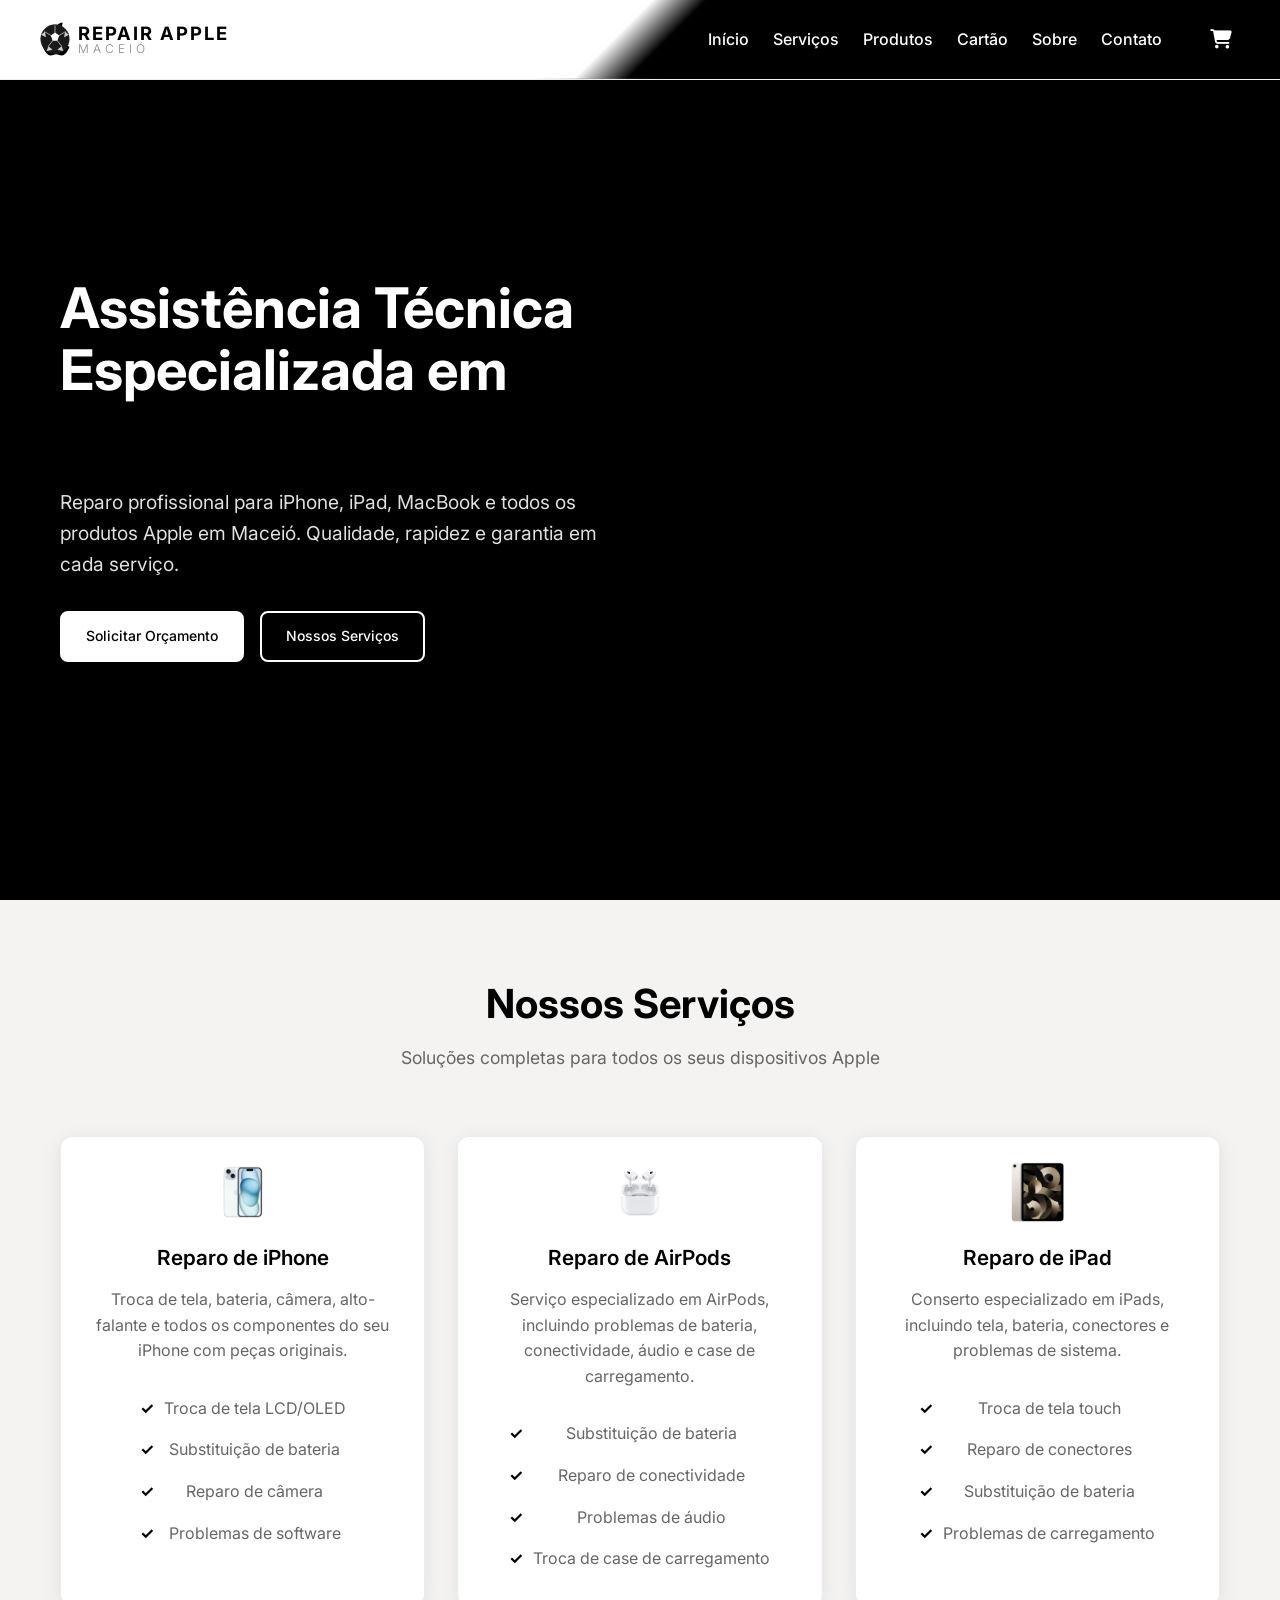
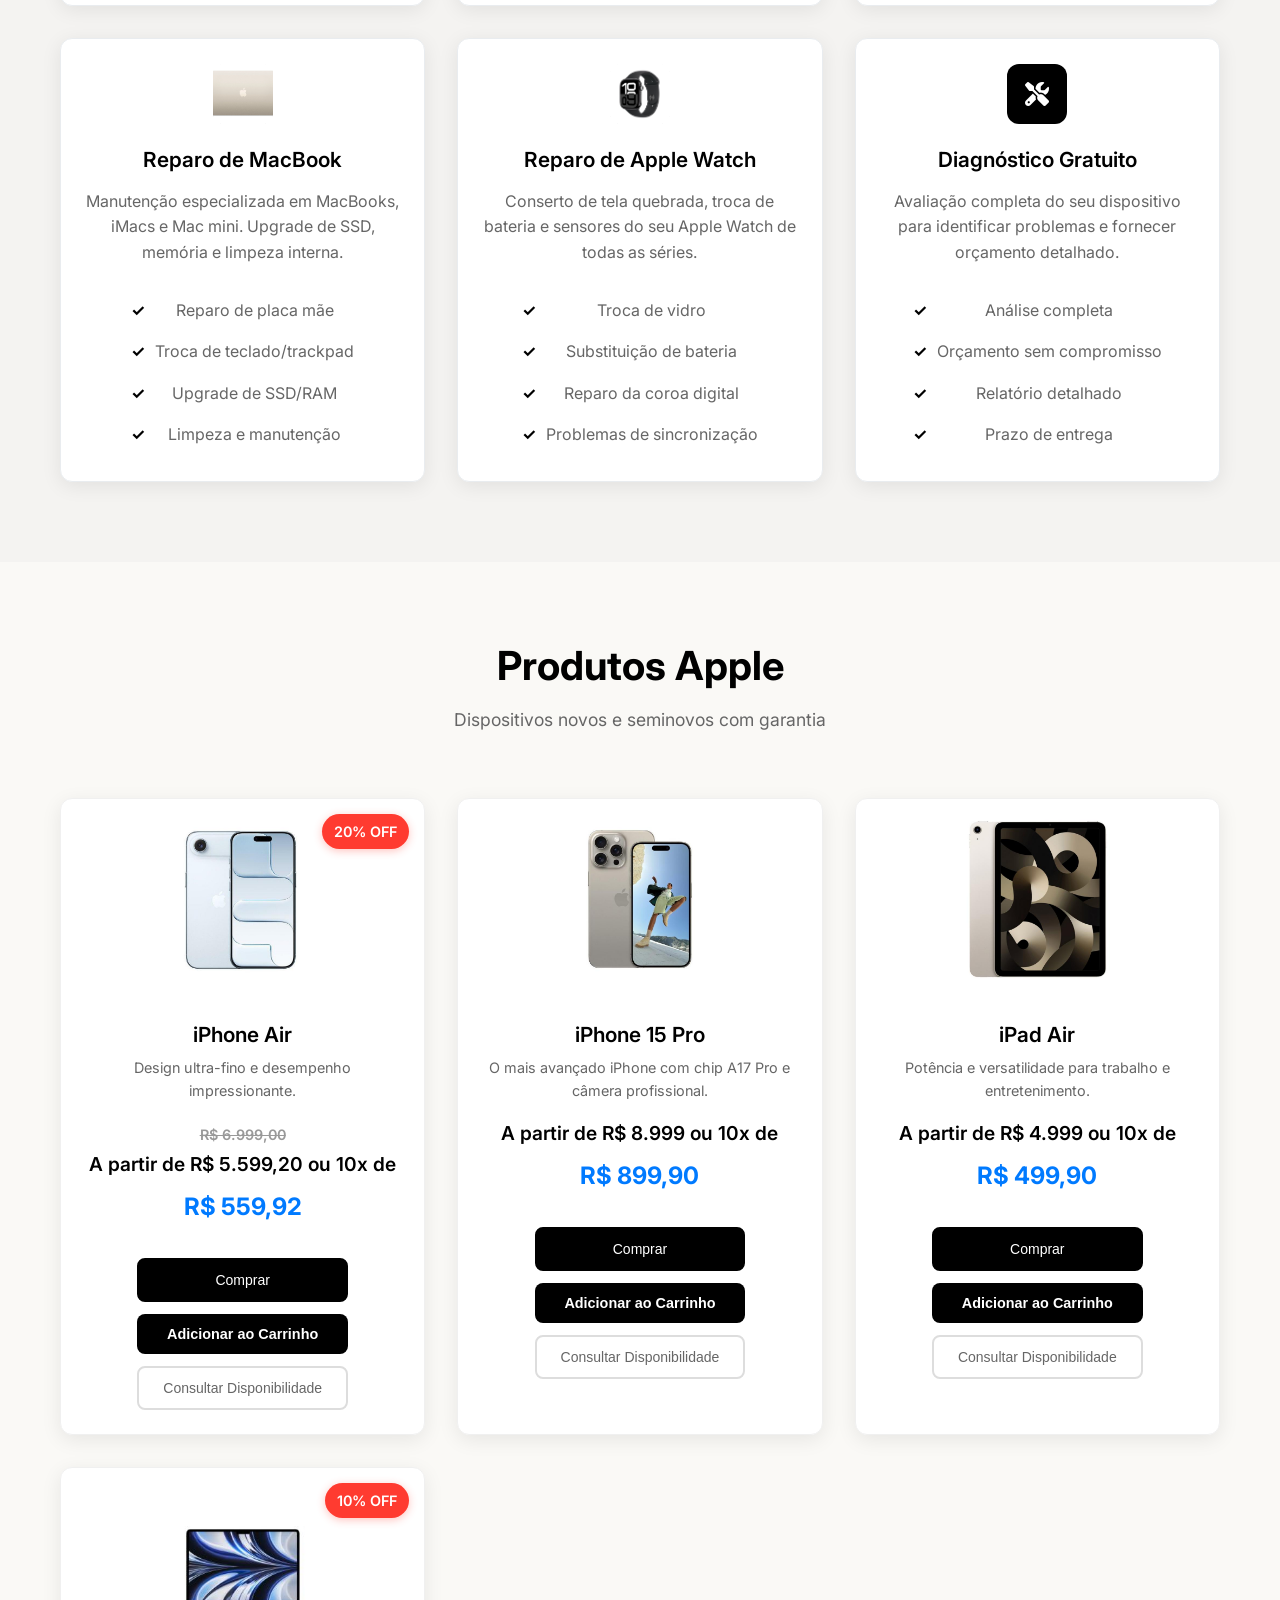
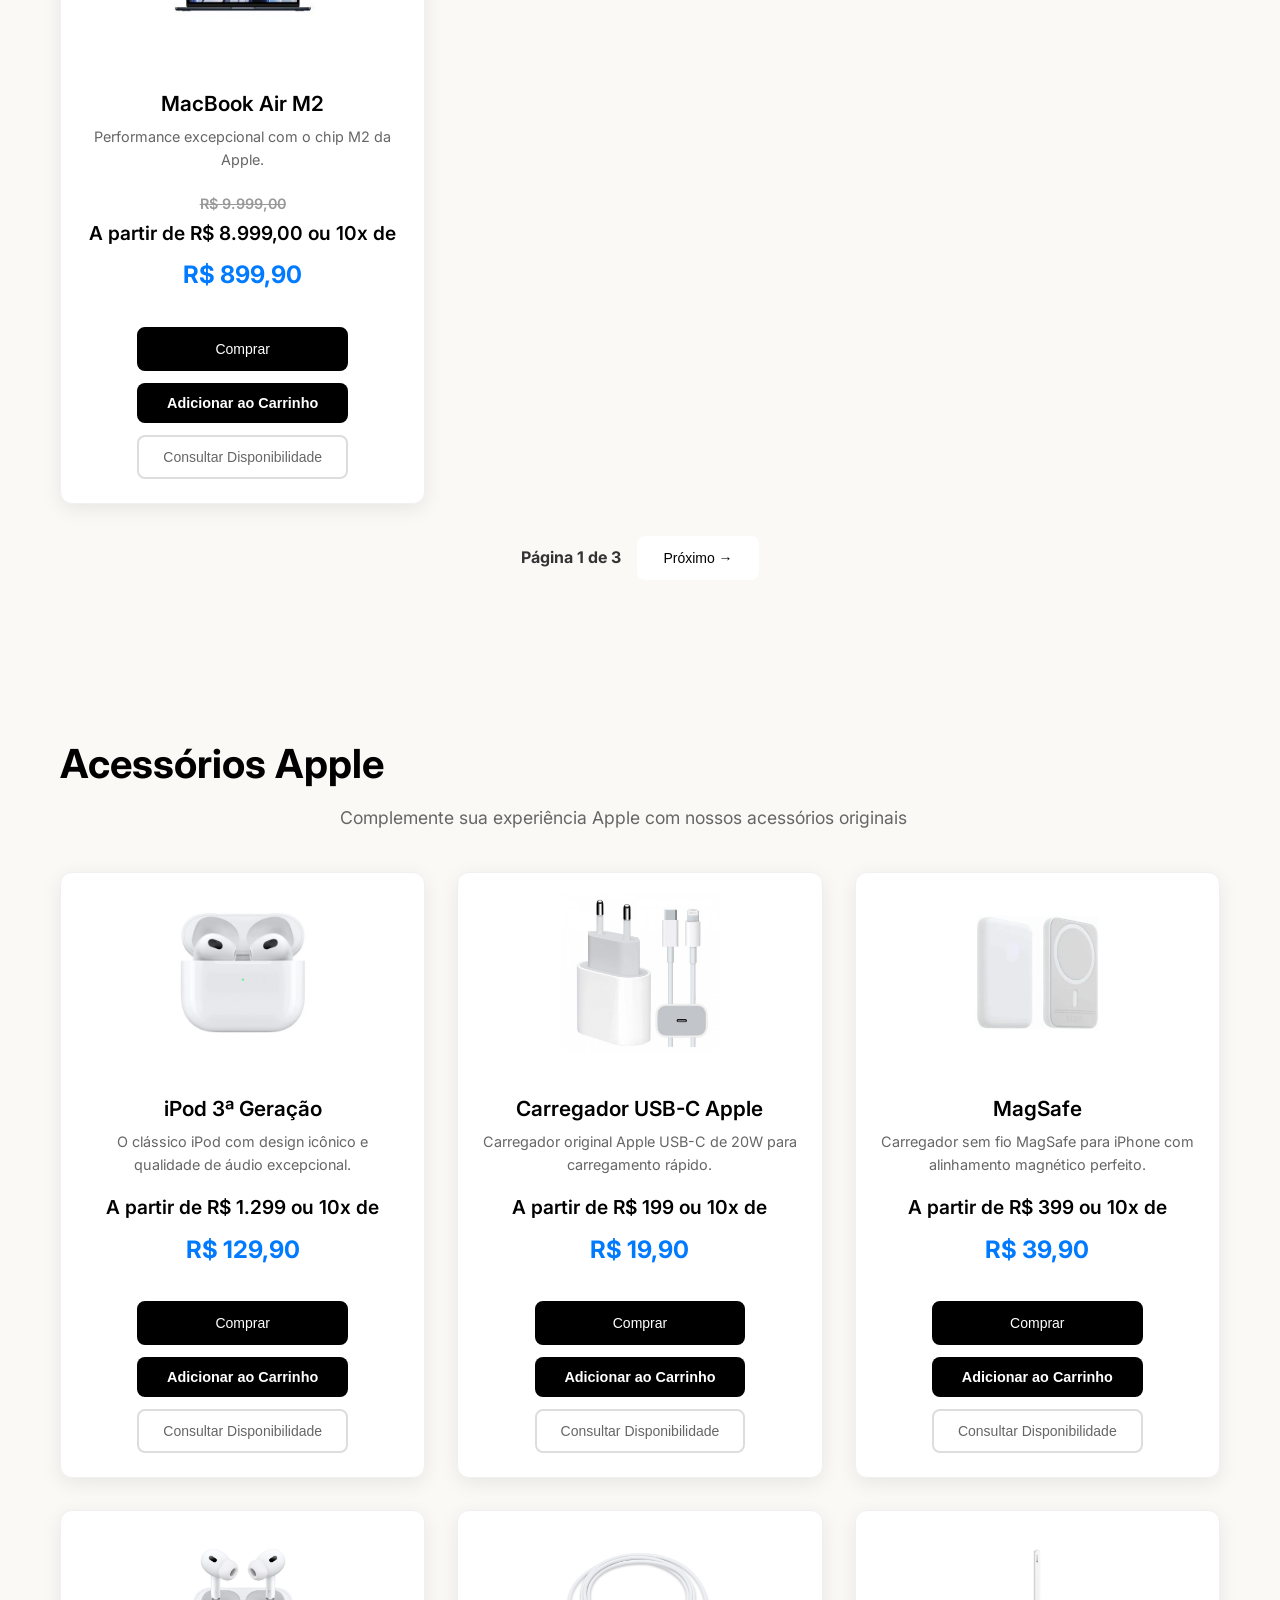
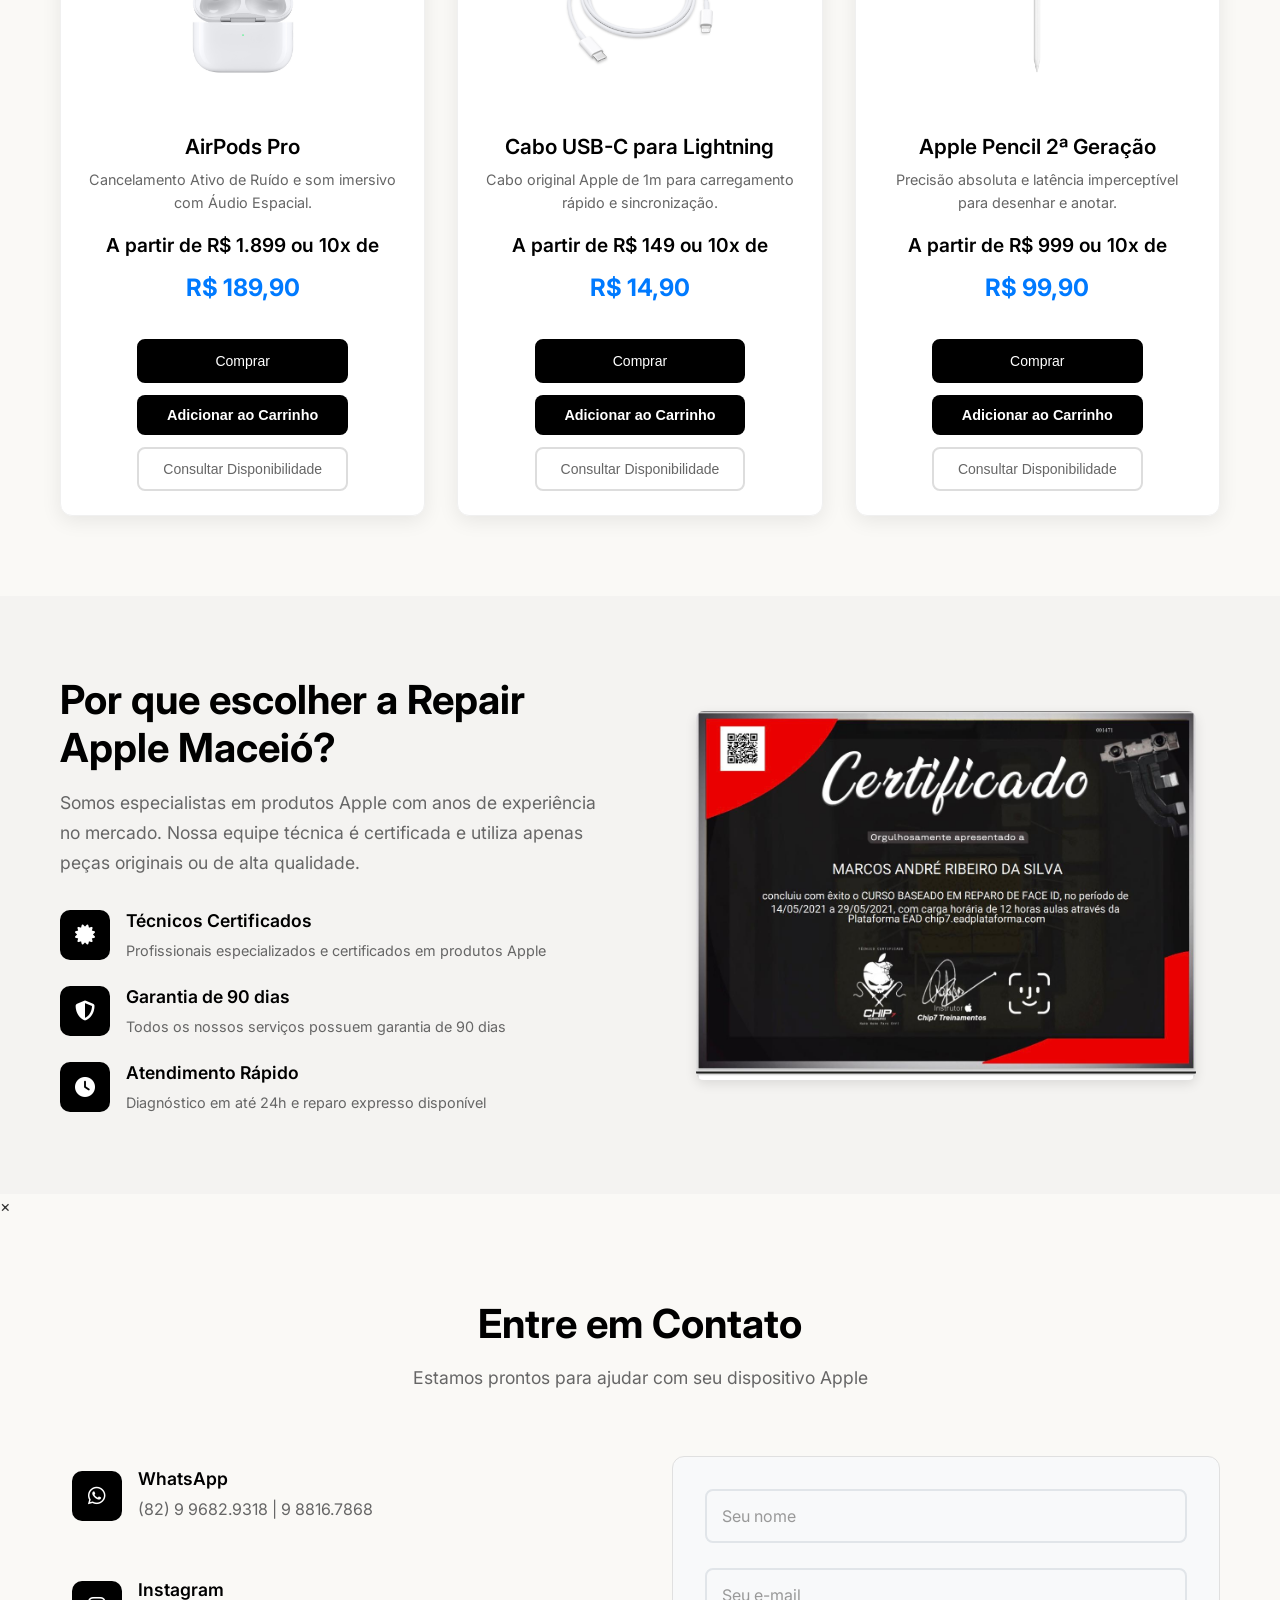
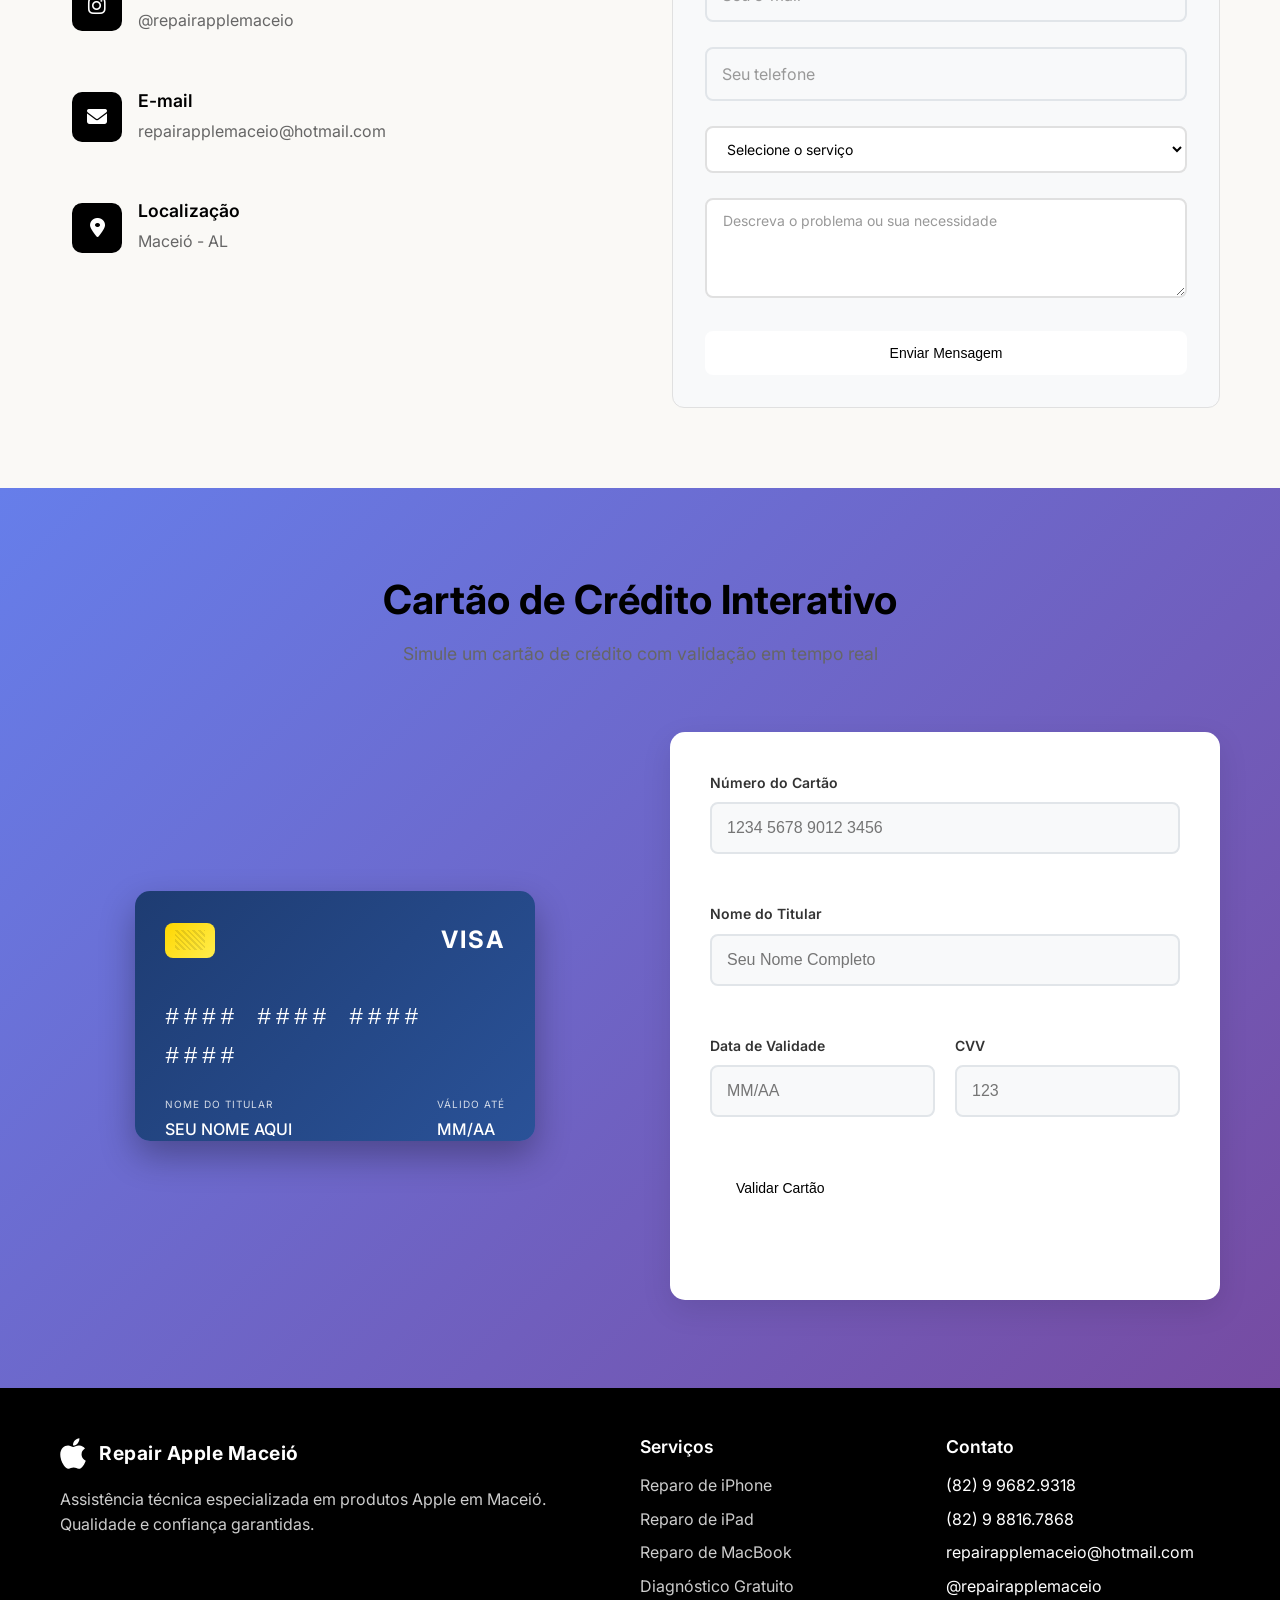
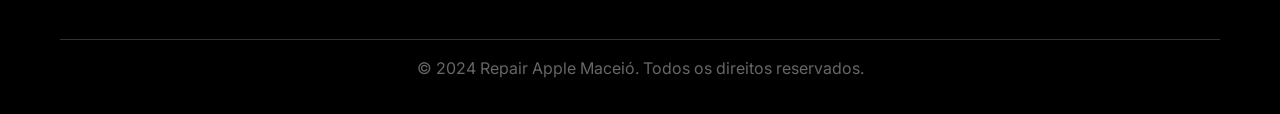
==== commit 7ac42a55: "feat: campos de cartao de credito no checkout + correcoes painel admin" ====
--- a/index.html
+++ b/index.html
@@ -5,7 +5,7 @@
     <meta name="viewport" content="width=device-width, initial-scale=1.0">
     <title>Repair Apple Maceió - Assistência Técnica Especializada</title>
     <meta name="description" content="Assistência técnica especializada em produtos Apple em Maceió. Reparo de iPhone, iPad, MacBook e mais. Qualidade e confiança garantidas.">
-    <link rel="stylesheet" href="styles.css?v=3.1">
+    <link rel="stylesheet" href="styles.css?v=3.2">
     <link rel="preconnect" href="https://fonts.googleapis.com">
     <link rel="preconnect" href="https://fonts.gstatic.com" crossorigin>
     <link href="https://fonts.googleapis.com/css2?family=Inter:wght@300;400;500;600;700&display=swap" rel="stylesheet">
@@ -235,14 +235,17 @@
                     </div>
                 </div>
                 <div class="product-card" id="macbook-air-m2">
+                    <div class="discount-badge">10% OFF</div>
                     <div class="product-image">
                         <img src="Img/macbookair-new.jpg" alt="MacBook Air M2" class="product-img">
                     </div>
                     <div class="product-info">
                         <h3 class="product-name titulo-produto">MacBook Air M2</h3>
                         <p class="product-description" style="text-align: center !important;">Performance excepcional com o chip M2 da Apple.</p>
-                        <div class="product-price" style="text-align: center !important;">A partir de R$ 9.999 ou 10x de
-                            <span class="installment-value">R$ 999,90</span>
+                        <div class="product-price" style="text-align: center !important;">
+                            <span style="text-decoration: line-through; color: #999; font-size: 0.9rem;">R$ 9.999,00</span><br>
+                            A partir de R$ 8.999,00 ou 10x de
+                            <span class="installment-value">R$ 899,90</span>
                         </div>
                         <div class="product-actions">
                             <button class="btn btn-primary compare-product" data-product="MacBook Air M2" data-price="9999" data-image="Img/macbookair-new.jpg">Comprar</button>
@@ -570,7 +573,7 @@
             </div>
             <div class="contact-content">
                 <div class="contact-info">
-                    <div class="contact-item">
+                    <a href="https://wa.me/5582996829318" target="_blank" rel="noopener" class="contact-item">
                         <div class="contact-icon">
                             <i class="fab fa-whatsapp"></i>
                         </div>
@@ -578,8 +581,8 @@
                             <h3>WhatsApp</h3>
                             <p>(82) 9 9682.9318 | 9 8816.7868</p>
                         </div>
-                    </div>
-                    <div class="contact-item">
+                    </a>
+                    <a href="https://www.instagram.com/repairapplemaceio" target="_blank" rel="noopener" class="contact-item">
                         <div class="contact-icon">
                             <i class="fab fa-instagram"></i>
                         </div>
@@ -587,8 +590,8 @@
                             <h3>Instagram</h3>
                             <p>@repairapplemaceio</p>
                         </div>
-                    </div>
-                    <div class="contact-item">
+                    </a>
+                    <a href="mailto:repairapplemaceio@hotmail.com" class="contact-item">
                         <div class="contact-icon">
                             <i class="fas fa-envelope"></i>
                         </div>
@@ -596,8 +599,8 @@
                             <h3>E-mail</h3>
                             <p>repairapplemaceio@hotmail.com</p>
                         </div>
-                    </div>
-                    <div class="contact-item">
+                    </a>
+                    <a href="https://maps.google.com/?q=Maceió+AL" target="_blank" rel="noopener" class="contact-item">
                         <div class="contact-icon">
                             <i class="fas fa-map-marker-alt"></i>
                         </div>
@@ -605,7 +608,7 @@
                             <h3>Localização</h3>
                             <p>Maceió - AL</p>
                         </div>
-                    </div>
+                    </a>
                 </div>
                 <div class="contact-form">
                     <form class="form" id="contactForm">
--- a/styles.css
+++ b/styles.css
@@ -13,7 +13,7 @@
     font-family: 'Inter', -apple-system, BlinkMacSystemFont, 'Segoe UI', Roboto, sans-serif;
     line-height: 1.6;
     color: #333;
-    background-color: #ffffff;
+    background-color: #faf9f6;
 }
 
 .container {
@@ -164,6 +164,8 @@
     flex-direction: column;
     align-items: flex-start;
     gap: 0;
+    position: relative;
+    padding-left: 38px;
 }
 
 .nav-logo .logo-text span {
@@ -184,19 +186,41 @@
     text-transform: uppercase;
 }
 
-.nav-logo .logo-text::before {
+.nav-logo .logo-text::before,
+.nav-logo .logo-text::after {
     content: '';
-    display: inline-block;
+    position: absolute;
+    left: 0;
+    top: 50%;
+    transform: translateY(-50%);
     width: 30px;
     height: 38px;
-    background-image: url('Logo/apple-icon.svg?v=2');
     background-size: contain;
     background-repeat: no-repeat;
     background-position: center;
-    margin-right: 0.5rem;
-    margin-bottom: 2px;
     flex-shrink: 0;
-    order: -1;
+}
+
+.nav-logo .logo-text::before {
+    background-image: url('Logo/apple-icon.svg?v=2');
+    animation: logoSwapApple 6s ease-in-out infinite;
+}
+
+.nav-logo .logo-text::after {
+    background-image: url('Logo/soccer-ball.svg');
+    animation: logoSwapBall 6s ease-in-out infinite;
+}
+
+@keyframes logoSwapApple {
+    0%, 35% { opacity: 1; transform: translateY(-50%) scale(1) rotate(0deg); }
+    40%, 60% { opacity: 0; transform: translateY(-50%) scale(0.5) rotate(360deg); }
+    65%, 100% { opacity: 1; transform: translateY(-50%) scale(1) rotate(0deg); }
+}
+
+@keyframes logoSwapBall {
+    0%, 35% { opacity: 0; transform: translateY(-50%) scale(0.5) rotate(-360deg); }
+    40%, 60% { opacity: 1; transform: translateY(-50%) scale(1) rotate(0deg); }
+    65%, 100% { opacity: 0; transform: translateY(-50%) scale(0.5) rotate(360deg); }
 }
 /* === FIM NOVA LOGO === */
 
@@ -357,7 +381,7 @@
 .section-subtitle { font-size: 1.1rem; color: #666; max-width: 600px; margin: 0 auto; }
 
 /* Services Section */
-.services { background-color: #f8f9fa; }
+.services { background-color: #f4f3f1; }
 .services-grid { display: grid; grid-template-columns: repeat(auto-fit, minmax(280px, 1fr)); gap: 2rem; }
 .service-card { background: #fff; border-radius: 12px; padding: 25px; box-shadow: 0 4px 20px rgba(0, 0, 0, 0.08); border: 1px solid #e9ecef; transition: all 0.3s ease; display: flex; flex-direction: column; align-items: center; text-align: center; min-height: 280px; }
 .service-card:hover { transform: translateY(-5px); box-shadow: 0 10px 30px rgba(0, 0, 0, 0.15); }
@@ -370,7 +394,7 @@
 .service-features li:before { content: '\2713'; position: absolute; left: 0; color: #000; font-weight: bold; }
 
 /* Products Section */
-.products { background-color: #f5f5f7; padding: 80px 0; }
+.products { background-color: #faf9f6; padding: 80px 0; }
 .products-grid { display: grid; grid-template-columns: repeat(auto-fit, minmax(280px, 1fr)); gap: 30px; margin-top: 40px; }
 .product-card { position: relative; background: #fff; border-radius: 12px; overflow: hidden; box-shadow: 0 5px 20px rgba(0, 0, 0, 0.08); transition: transform 0.3s ease; border: 1px solid #f0f0f0; }
 .discount-badge { position: absolute; top: 15px; right: 15px; background-color: #ff3b30; color: white; padding: 6px 12px; border-radius: 20px; font-weight: 600; font-size: 0.9rem; z-index: 20; box-shadow: 0 2px 8px rgba(255, 59, 48, 0.3); }
@@ -407,7 +431,7 @@
 @keyframes zoomIn { from { transform: scale(0.5); opacity: 0; } to { transform: scale(1); opacity: 1; } }
 
 /* About Section */
-.about { background-color: #f8f9fa; }
+.about { background-color: #f4f3f1; }
 .about-content { display: grid; grid-template-columns: 1fr 1fr; gap: 4rem; align-items: center; }
 .about-description { font-size: 1.1rem; color: #666; margin-bottom: 2rem; line-height: 1.7; }
 .about-features { display: flex; flex-direction: column; gap: 1.5rem; }
@@ -429,10 +453,13 @@
 
 /* Contact Section */
 .contact-content { display: grid; grid-template-columns: 1fr 1fr; gap: 4rem; }
-.contact-item { display: flex; gap: 1rem; align-items: center; margin-bottom: 2rem; }
-.contact-icon { width: 50px; height: 50px; background-color: #000; border-radius: 10px; display: flex; align-items: center; justify-content: center; flex-shrink: 0; }
+.contact-item { display: flex; gap: 1rem; align-items: center; margin-bottom: 2rem; text-decoration: none; border-radius: 12px; padding: 12px; transition: all 0.3s ease; cursor: pointer; }
+.contact-item:hover { background-color: #f8f8f8; transform: translateX(8px); box-shadow: 0 4px 12px rgba(0, 0, 0, 0.08); }
+.contact-item:hover .contact-icon { background-color: #0071e3; transform: scale(1.1); }
+.contact-item:hover .contact-details h3 { color: #0071e3; }
+.contact-icon { width: 50px; height: 50px; background-color: #000; border-radius: 10px; display: flex; align-items: center; justify-content: center; flex-shrink: 0; transition: all 0.3s ease; }
 .contact-icon i { font-size: 20px; color: #fff; }
-.contact-details h3 { font-size: 1.1rem; font-weight: 600; color: #000; margin-bottom: 0.5rem; }
+.contact-details h3 { font-size: 1.1rem; font-weight: 600; color: #000; margin-bottom: 0.5rem; transition: color 0.3s ease; }
 .contact-details p { color: #666; margin: 0; }
 
 /* Form Styles */
@@ -583,9 +610,10 @@
     .form-row { grid-template-columns: 1fr; }
     .credit-card-form { padding: 30px 20px; }
     /* Logo adjustments for mobile */
+    .nav-logo .logo-text { padding-left: 32px; }
     .nav-logo .logo-text .brand-main { font-size: 1rem; }
     .nav-logo .logo-text .brand-city { font-size: 0.65rem; letter-spacing: 3px; }
-    .nav-logo .logo-text::before { width: 24px; height: 30px; }
+    .nav-logo .logo-text::before, .nav-logo .logo-text::after { width: 24px; height: 30px; }
 }
 
 @media (max-width: 480px) {
@@ -616,9 +644,10 @@
     .availability-modal-body { padding: 18px; }
     .availability-option-btn { padding: 14px 16px; }
     /* Logo compact for phones */
+    .nav-logo .logo-text { padding-left: 26px; }
     .nav-logo .logo-text .brand-main { font-size: 0.9rem; letter-spacing: 1px; }
     .nav-logo .logo-text .brand-city { font-size: 0.6rem; letter-spacing: 2px; }
-    .nav-logo .logo-text::before { width: 20px; height: 26px; margin-right: 0.35rem; }
+    .nav-logo .logo-text::before, .nav-logo .logo-text::after { width: 20px; height: 26px; }
 }
 
 /* Animations */
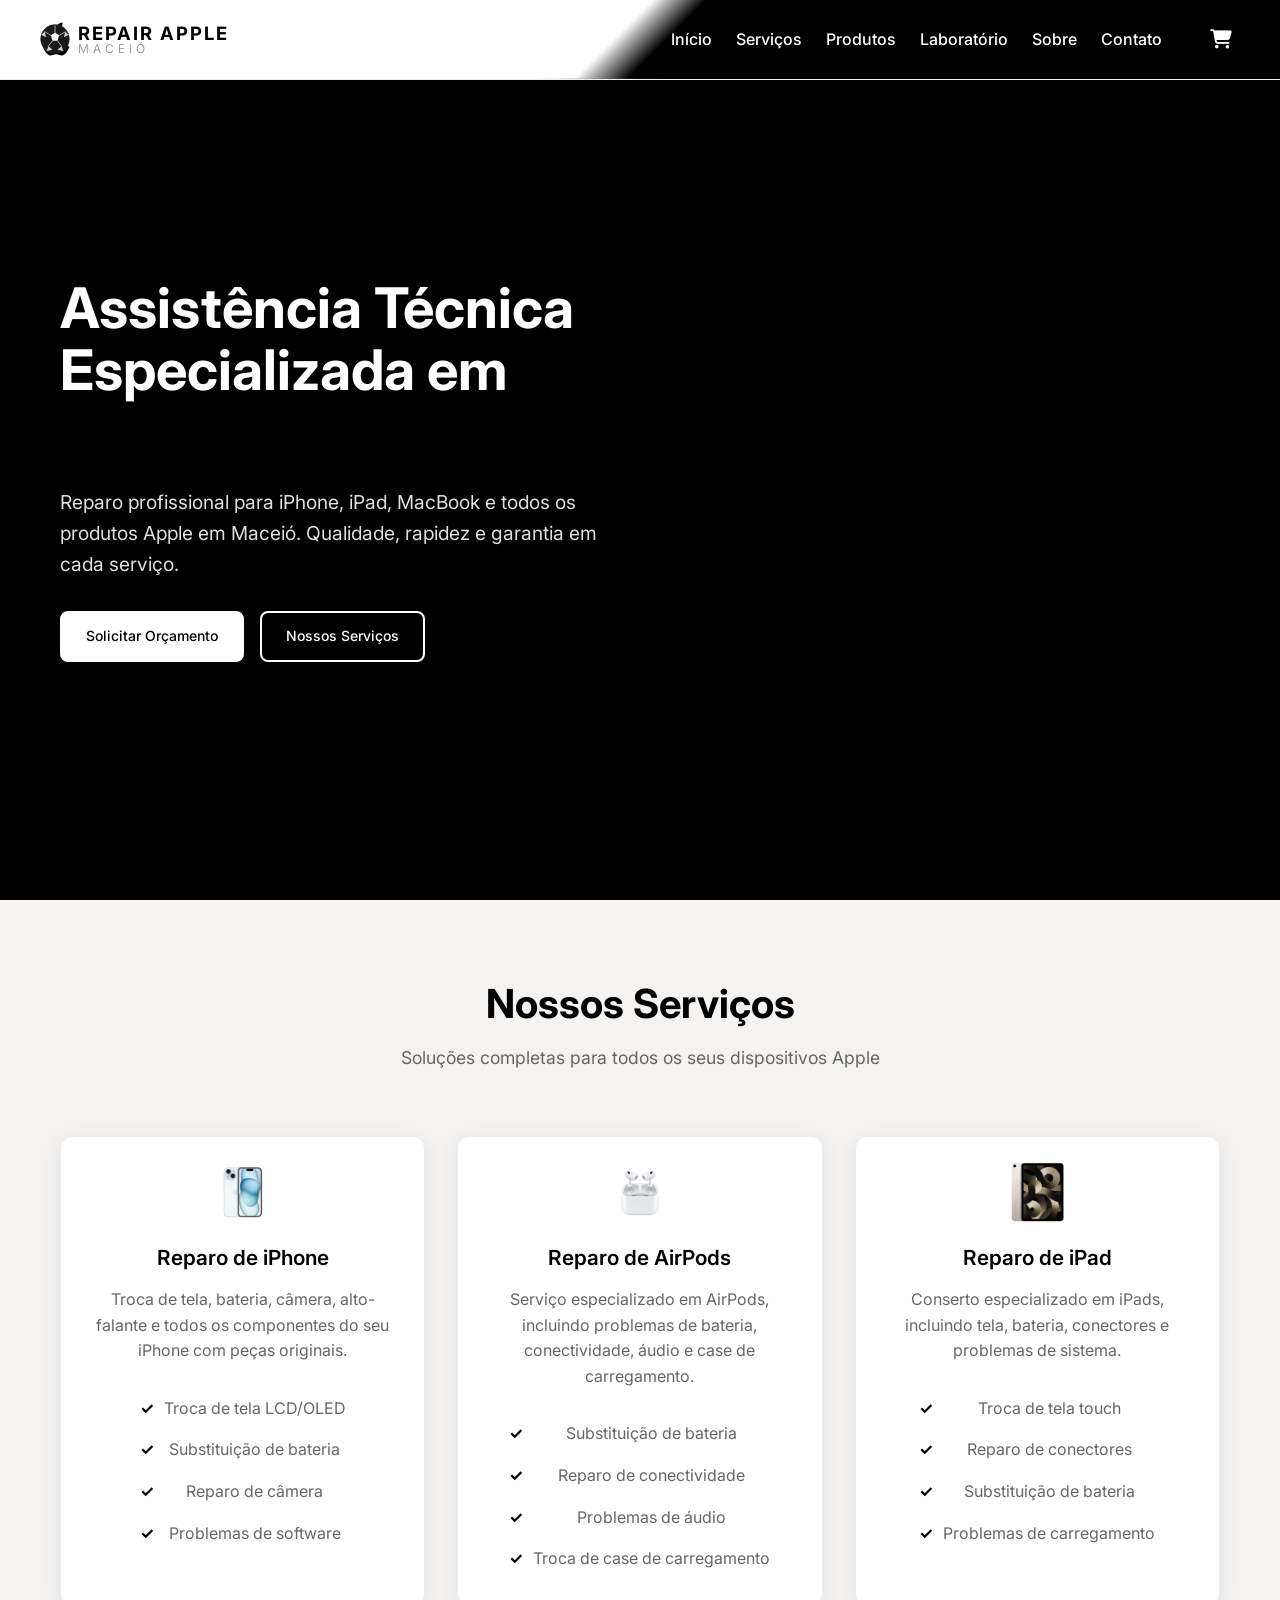
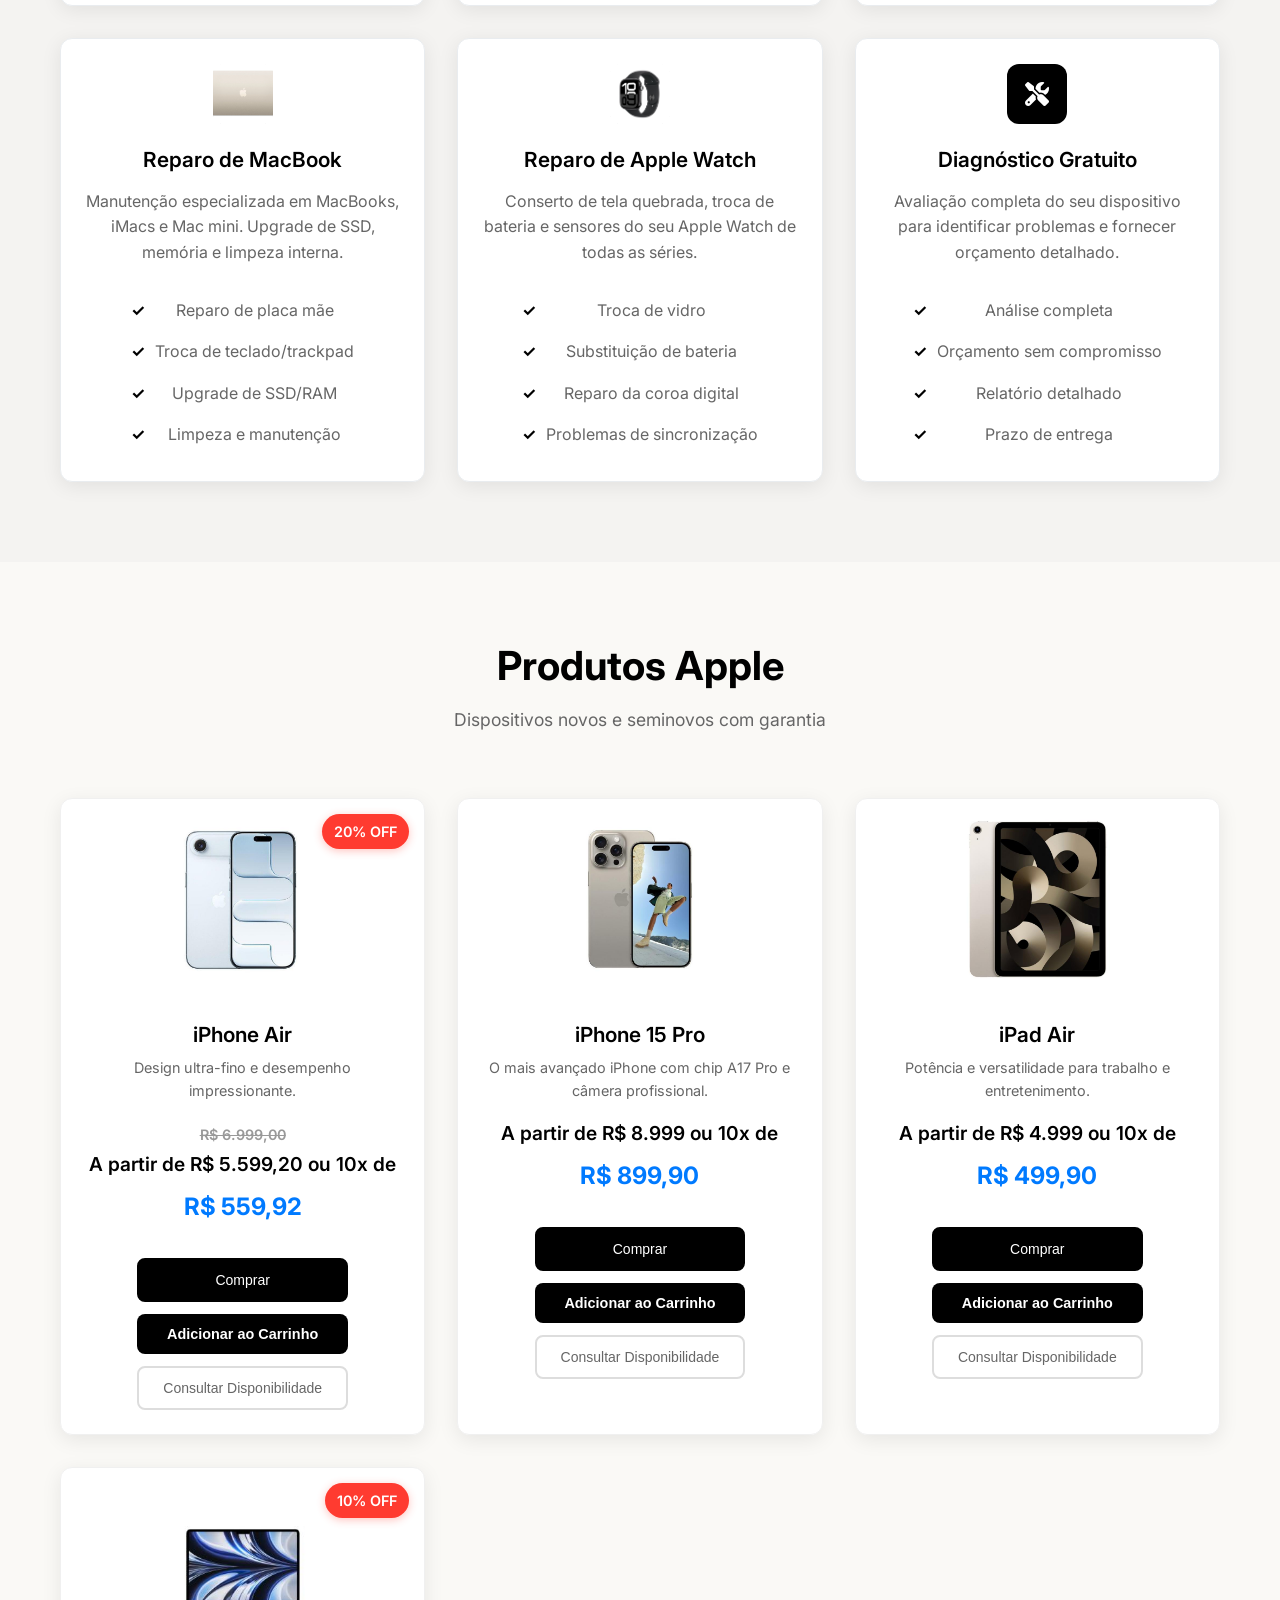
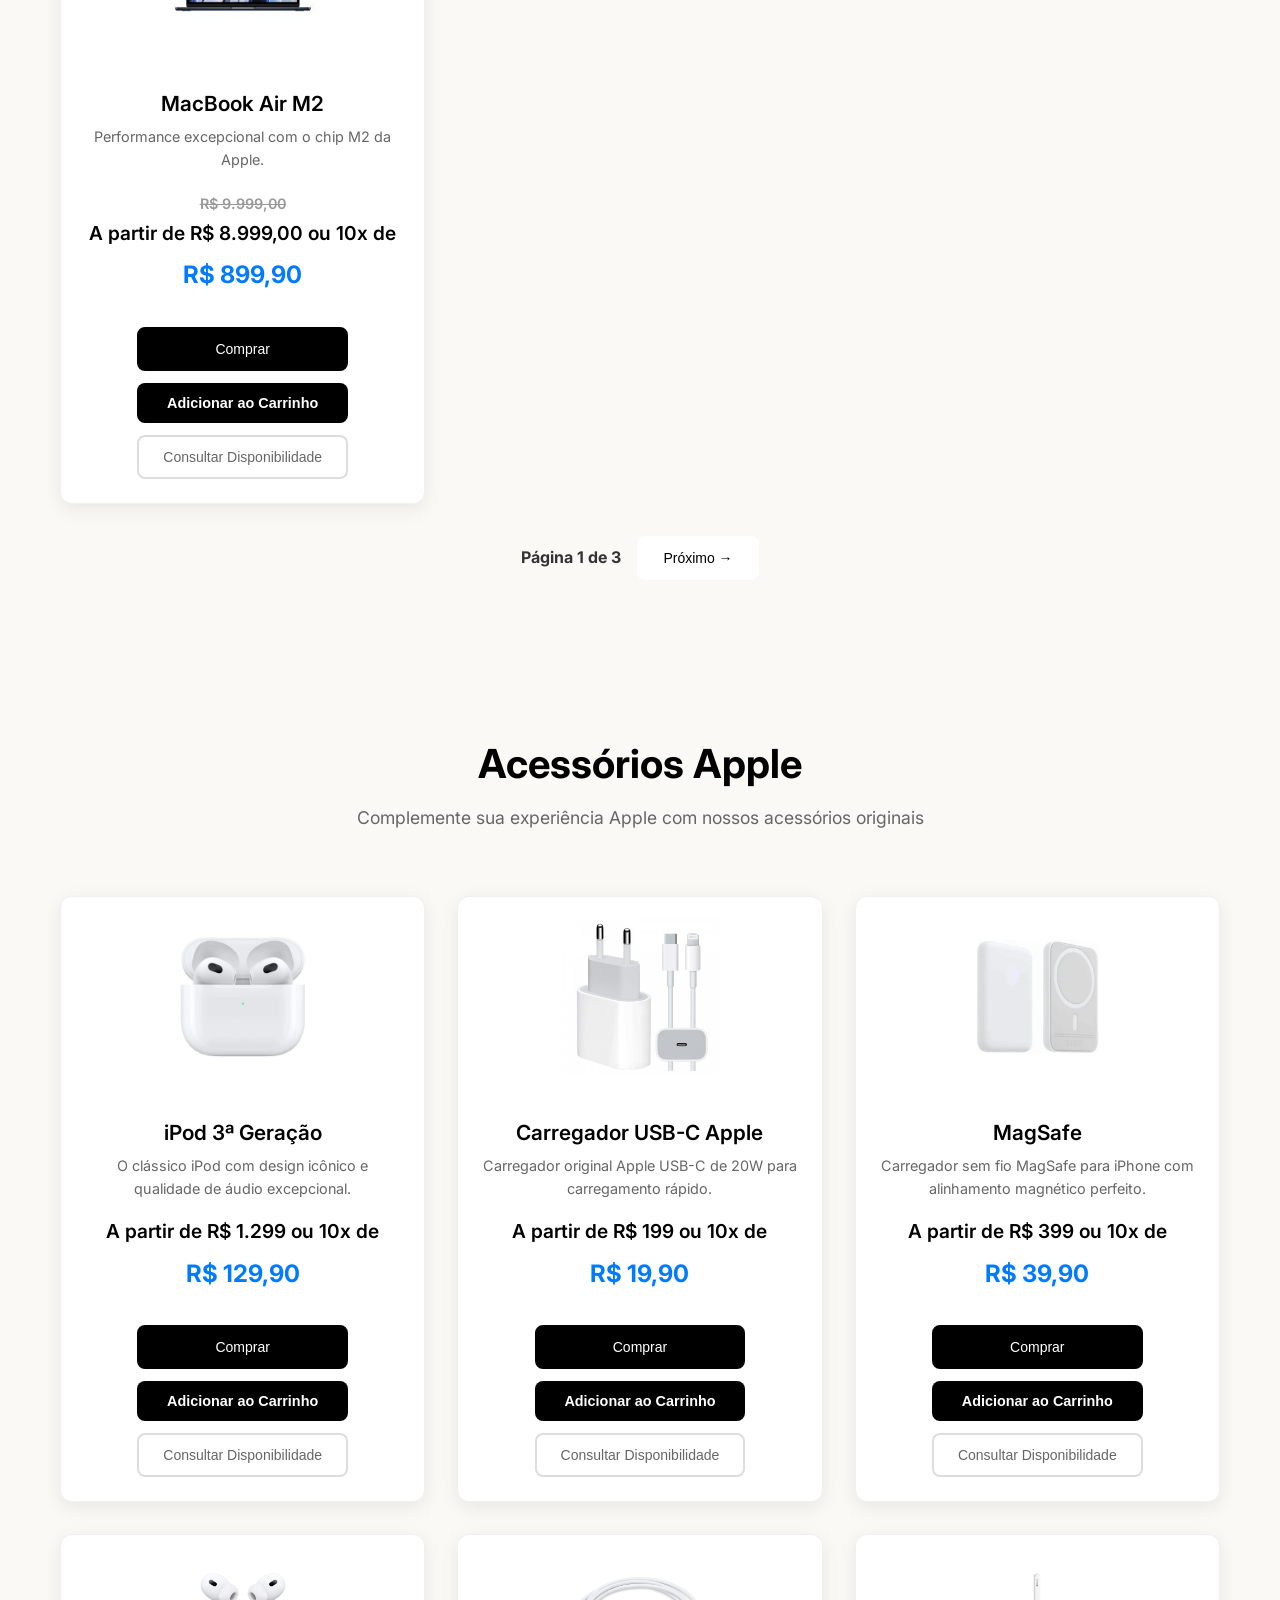
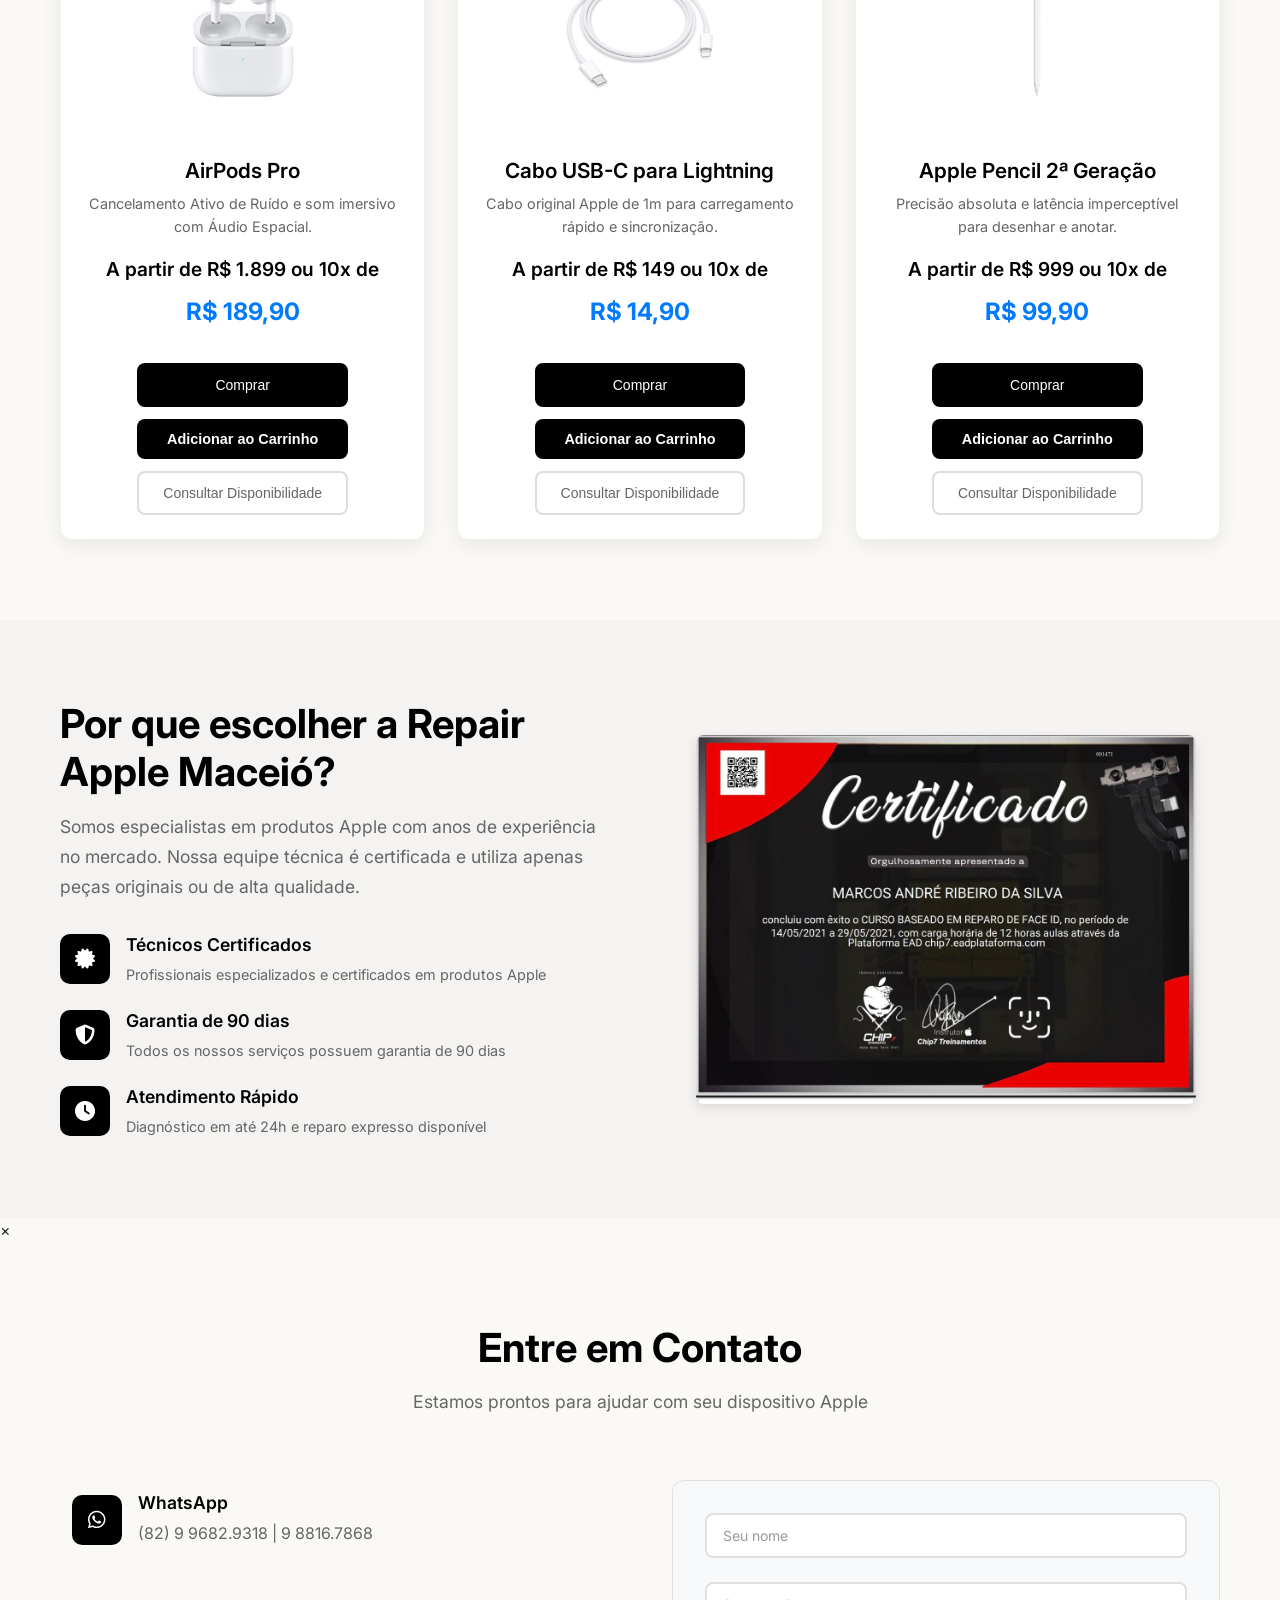
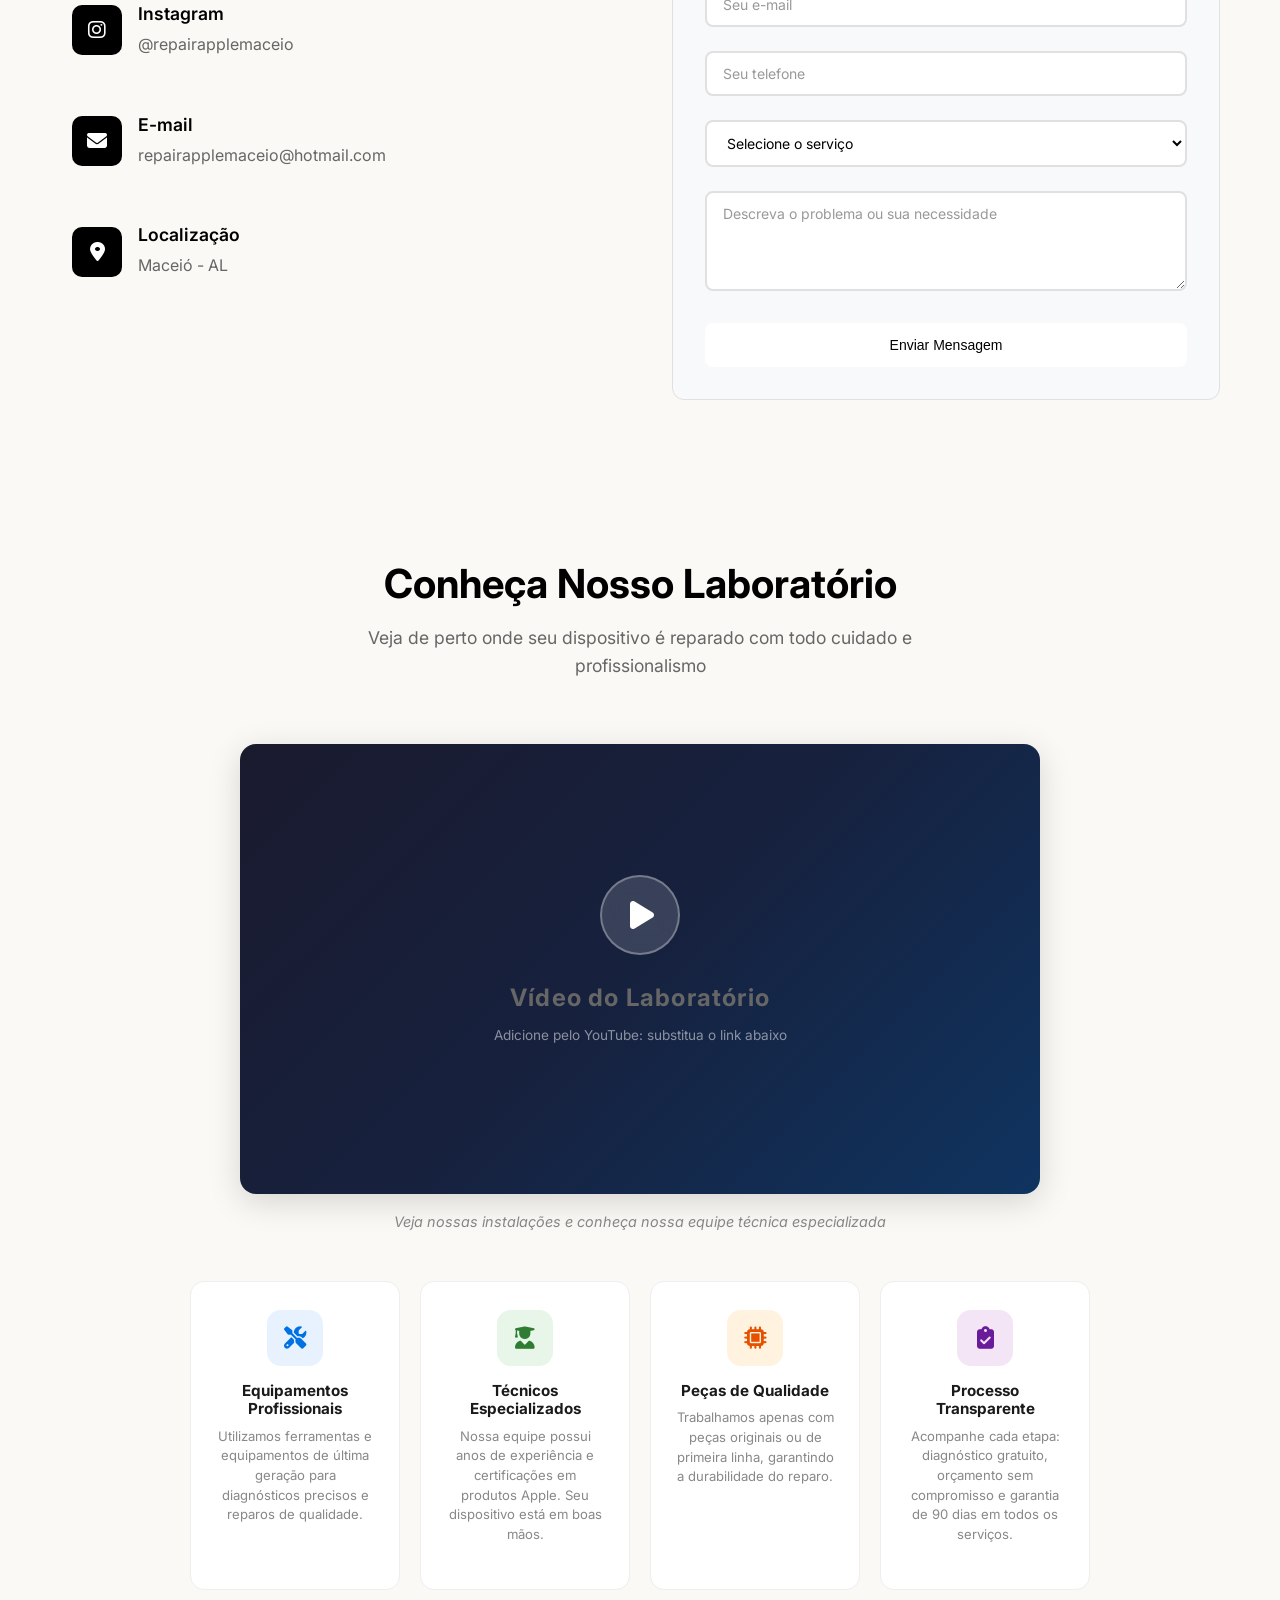
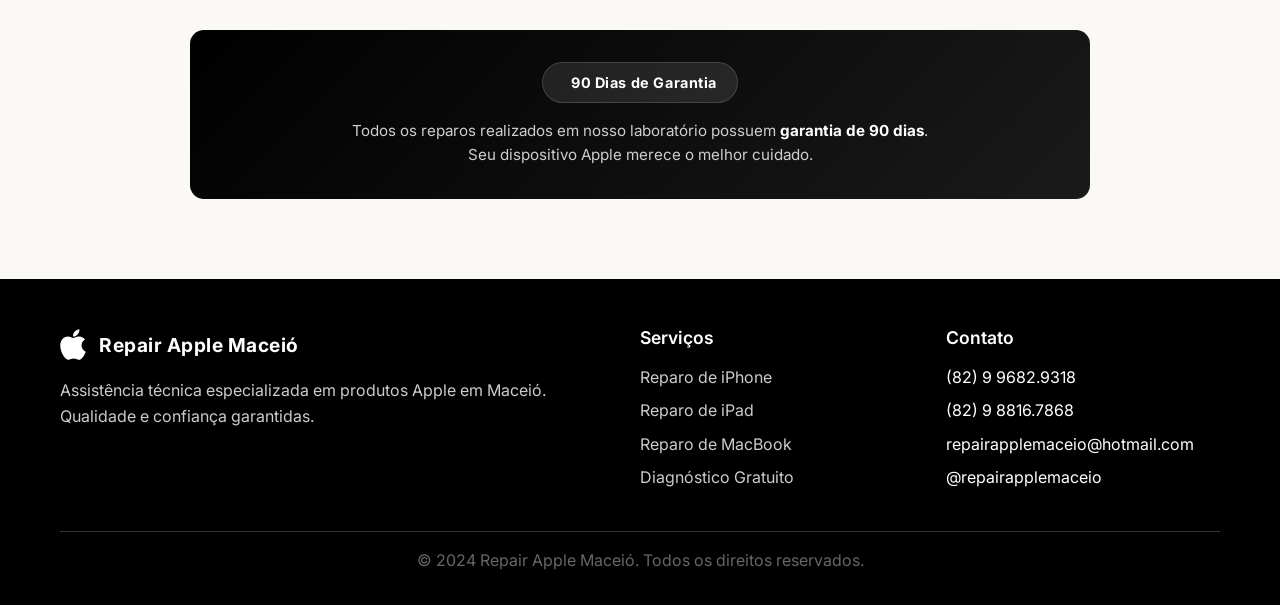
==== commit 54b9f18d: "feat: substitui cartao interativo por secao Conheca Nosso Laboratorio com video placeholder" ====
--- a/index.html
+++ b/index.html
@@ -5,7 +5,7 @@
     <meta name="viewport" content="width=device-width, initial-scale=1.0">
     <title>Repair Apple Maceió - Assistência Técnica Especializada</title>
     <meta name="description" content="Assistência técnica especializada em produtos Apple em Maceió. Reparo de iPhone, iPad, MacBook e mais. Qualidade e confiança garantidas.">
-    <link rel="stylesheet" href="styles.css?v=3.2">
+    <link rel="stylesheet" href="styles.css?v=3.3">
     <link rel="preconnect" href="https://fonts.googleapis.com">
     <link rel="preconnect" href="https://fonts.gstatic.com" crossorigin>
     <link href="https://fonts.googleapis.com/css2?family=Inter:wght@300;400;500;600;700&display=swap" rel="stylesheet">
@@ -25,7 +25,7 @@
                     <li><a href="#home" class="nav-link">Início</a></li>
                     <li><a href="#services" class="nav-link">Serviços</a></li>
                     <li><a href="#products" class="nav-link">Produtos</a></li>
-                    <li><a href="#credit-card" class="nav-link">Cartão</a></li>
+                    <li><a href="#credit-card" class="nav-link">Laboratório</a></li>
                     <li><a href="#about" class="nav-link">Sobre</a></li>
                     <li><a href="#contact" class="nav-link">Contato</a></li>
                 </ul>
@@ -397,8 +397,10 @@
     <!-- Accessories Section -->
     <section id="accessories" class="products accessories-section">
         <div class="container">
-            <h2 class="section-title">Acessórios Apple</h2>
-            <p class="section-subtitle">Complemente sua experiência Apple com nossos acessórios originais</p>
+            <div class="section-header" style="text-align: center !important;">
+                <h2 class="section-title" style="text-align: center !important;">Acessórios Apple</h2>
+                <p class="section-subtitle" style="text-align: center !important;">Complemente sua experiência Apple com nossos acessórios originais</p>
+            </div>
             <div class="products-grid">
                 <div class="product-card" id="ipod-3">
                     <div class="product-image">
@@ -641,70 +643,68 @@
         </div>
     </section>
 
-    <!-- Credit Card Section -->
-    <section id="credit-card" class="credit-card-section">
+    <!-- Trust / Lab Section -->
+    <section id="credit-card" class="trust-lab-section">
         <div class="container">
             <div class="section-header">
-                <h2 class="section-title">Cartão de Crédito Interativo</h2>
-                <p class="section-subtitle">Simule um cartão de crédito com validação em tempo real</p>
-            </div>
-            <div class="credit-card-container">
-                <div class="credit-card">
-                    <div class="card-front" id="card-front">
-                        <div class="card-logo">
-                            <div class="logo-chip"></div>
-                            <div class="logo-brand" id="card-brand">VISA</div>
-                        </div>
-                        <div class="card-number" id="card-display-number">#### #### #### ####</div>
-                        <div class="card-info">
-                            <div class="card-holder">
-                                <span class="label">Nome do Titular</span>
-                                <span class="value" id="card-display-name">SEU NOME AQUI</span>
+                <h2 class="section-title">Conheça Nosso Laboratório</h2>
+                <p class="section-subtitle">Veja de perto onde seu dispositivo é reparado com todo cuidado e profissionalismo</p>
+            </div>
+
+            <div class="trust-lab-container">
+                <!-- Vídeo Principal -->
+                <div class="trust-lab-video-wrapper">
+                    <div class="trust-lab-video-placeholder" id="labVideoPlaceholder">
+                        <div class="video-placeholder-content">
+                            <div class="video-play-icon">
+                                <i class="fas fa-play"></i>
                             </div>
-                            <div class="card-expiry">
-                                <span class="label">Válido até</span>
-                                <span class="value" id="card-display-expiry">MM/AA</span>
-                            </div>
-                        </div>
-                    </div>
-                    <div class="card-back" id="card-back">
-                        <div class="card-stripe"></div>
-                        <div class="card-cvv-area">
-                            <span class="cvv-label">CVV</span>
-                            <span class="cvv-value" id="card-display-cvv">###</span>
-                        </div>
-                        <div class="card-signature">
-                            <span id="card-signature-name">SEU NOME AQUI</span>
-                        </div>
-                    </div>
-                </div>
-                <div class="credit-card-form">
-                    <form id="card-form">
-                        <div class="form-group">
-                            <label for="card-number">Número do Cartão</label>
-                            <input type="text" id="card-number" placeholder="1234 5678 9012 3456" maxlength="19">
-                            <div class="validation-message" id="number-validation"></div>
-                        </div>
-                        <div class="form-group">
-                            <label for="card-name">Nome do Titular</label>
-                            <input type="text" id="card-name" placeholder="Seu Nome Completo">
-                            <div class="validation-message" id="name-validation"></div>
-                        </div>
-                        <div class="form-row">
-                            <div class="form-group">
-                                <label for="card-expiry">Data de Validade</label>
-                                <input type="text" id="card-expiry" placeholder="MM/AA" maxlength="5">
-                                <div class="validation-message" id="expiry-validation"></div>
-                            </div>
-                            <div class="form-group">
-                                <label for="card-cvv">CVV</label>
-                                <input type="text" id="card-cvv" placeholder="123" maxlength="4">
-                                <div class="validation-message" id="cvv-validation"></div>
-                            </div>
-                        </div>
-                        <button type="button" class="btn btn-primary" id="validate-card">Validar Cartão</button>
-                        <div class="card-status" id="card-status"></div>
-                    </form>
+                            <p class="video-placeholder-text">Vídeo do Laboratório</p>
+                            <p class="video-placeholder-hint">Adicione pelo YouTube: substitua o link abaixo</p>
+                        </div>
+                    </div>
+                    <p class="video-note">Veja nossas instalações e conheça nossa equipe técnica especializada</p>
+                </div>
+
+                <!-- Cards de Confiança -->
+                <div class="trust-cards-grid">
+                    <div class="trust-card">
+                        <div class="trust-card-icon">
+                            <i class="fas fa-tools"></i>
+                        </div>
+                        <h3 class="trust-card-title">Equipamentos Profissionais</h3>
+                        <p class="trust-card-desc">Utilizamos ferramentas e equipamentos de última geração para diagnósticos precisos e reparos de qualidade.</p>
+                    </div>
+                    <div class="trust-card">
+                        <div class="trust-card-icon">
+                            <i class="fas fa-user-graduate"></i>
+                        </div>
+                        <h3 class="trust-card-title">Técnicos Especializados</h3>
+                        <p class="trust-card-desc">Nossa equipe possui anos de experiência e certificações em produtos Apple. Seu dispositivo está em boas mãos.</p>
+                    </div>
+                    <div class="trust-card">
+                        <div class="trust-card-icon">
+                            <i class="fas fa-microchip"></i>
+                        </div>
+                        <h3 class="trust-card-title">Peças de Qualidade</h3>
+                        <p class="trust-card-desc">Trabalhamos apenas com peças originais ou de primeira linha, garantindo a durabilidade do reparo.</p>
+                    </div>
+                    <div class="trust-card">
+                        <div class="trust-card-icon">
+                            <i class="fas fa-clipboard-check"></i>
+                        </div>
+                        <h3 class="trust-card-title">Processo Transparente</h3>
+                        <p class="trust-card-desc">Acompanhe cada etapa: diagnóstico gratuito, orçamento sem compromisso e garantia de 90 dias em todos os serviços.</p>
+                    </div>
+                </div>
+
+                <!-- Destaque de Garantia -->
+                <div class="trust-highlight">
+                    <div class="trust-highlight-badge">
+                        <i class="fas fa-shield-haltered"></i>
+                        <span>90 Dias de Garantia</span>
+                    </div>
+                    <p>Todos os reparos realizados em nosso laboratório possuem <strong>garantia de 90 dias</strong>. Seu dispositivo Apple merece o melhor cuidado.</p>
                 </div>
             </div>
         </div>
--- a/styles.css
+++ b/styles.css
@@ -470,43 +470,192 @@
 .form-input::placeholder { color: #999; }
 textarea.form-input { resize: vertical; min-height: 100px; }
 
-/* Credit Card Section */
-.credit-card-section { padding: 80px 0; background: linear-gradient(135deg, #667eea 0%, #764ba2 100%); min-height: 100vh; display: flex; align-items: center; }
-.credit-card-container { display: grid; grid-template-columns: 1fr 1fr; gap: 60px; align-items: center; max-width: 1200px; margin: 0 auto; }
-.credit-card { position: relative; width: 400px; height: 250px; margin: 0 auto; perspective: 1000px; }
-.card-front, .card-back { position: absolute; width: 100%; height: 100%; border-radius: 15px; box-shadow: 0 15px 35px rgba(0, 0, 0, 0.3); transition: transform 0.6s; backface-visibility: hidden; overflow: hidden; }
-.card-front { background: linear-gradient(135deg, #1e3c72 0%, #2a5298 100%); color: white; padding: 30px; display: flex; flex-direction: column; justify-content: space-between; }
-.card-back { background: linear-gradient(135deg, #2a5298 0%, #1e3c72 100%); color: white; transform: rotateY(180deg); padding: 20px; }
-.credit-card.flipped .card-front { transform: rotateY(-180deg); }
-.credit-card.flipped .card-back { transform: rotateY(0deg); }
-.card-logo { display: flex; justify-content: space-between; align-items: center; margin-bottom: 20px; }
-.logo-chip { width: 50px; height: 35px; background: linear-gradient(135deg, #ffd700 0%, #ffed4e 100%); border-radius: 8px; position: relative; }
-.logo-chip::before { content: ''; position: absolute; top: 50%; left: 50%; transform: translate(-50%, -50%); width: 30px; height: 20px; background: repeating-linear-gradient(45deg, transparent, transparent 2px, rgba(0,0,0,0.1) 2px, rgba(0,0,0,0.1) 4px); }
-.logo-brand { font-size: 24px; font-weight: bold; letter-spacing: 2px; }
-.card-number { font-size: 24px; font-weight: 500; letter-spacing: 4px; margin: 20px 0; font-family: 'Courier New', monospace; }
-.card-info { display: flex; justify-content: space-between; align-items: flex-end; }
-.card-holder, .card-expiry { display: flex; flex-direction: column; }
-.label { font-size: 10px; text-transform: uppercase; letter-spacing: 1px; opacity: 0.8; margin-bottom: 5px; }
-.value { font-size: 16px; font-weight: 500; text-transform: uppercase; }
-.card-stripe { width: 100%; height: 50px; background: #000; margin: 20px 0; }
-.card-cvv-area { background: white; color: black; padding: 10px; margin: 20px 0; border-radius: 5px; display: flex; justify-content: space-between; align-items: center; }
-.cvv-label { font-size: 12px; font-weight: bold; }
-.cvv-value { font-family: 'Courier New', monospace; font-size: 16px; letter-spacing: 2px; }
-.card-signature { background: white; color: black; padding: 8px; margin-top: 10px; border-radius: 3px; font-size: 14px; font-style: italic; }
-.credit-card-form { background: white; padding: 40px; border-radius: 15px; box-shadow: 0 10px 30px rgba(0, 0, 0, 0.1); }
-.form-group { margin-bottom: 25px; }
-.form-row { display: grid; grid-template-columns: 1fr 1fr; gap: 20px; }
-.form-group label { display: block; margin-bottom: 8px; font-weight: 600; color: #333; font-size: 14px; }
-.form-group input { width: 100%; padding: 15px; border: 2px solid #e1e5e9; border-radius: 8px; font-size: 16px; transition: all 0.3s ease; background: #f8f9fa; }
-.form-group input:focus { outline: none; border-color: #667eea; background: white; box-shadow: 0 0 0 3px rgba(102, 126, 234, 0.1); }
-.form-group input.valid { border-color: #28a745; background: #f8fff9; }
-.form-group input.invalid { border-color: #dc3545; background: #fff8f8; }
-.validation-message { margin-top: 8px; font-size: 12px; min-height: 16px; }
-.validation-message.valid { color: #28a745; }
-.validation-message.invalid { color: #dc3545; }
-.card-status { margin-top: 20px; padding: 15px; border-radius: 8px; text-align: center; font-weight: 600; min-height: 20px; }
-.card-status.valid { background: #d4edda; color: #155724; border: 1px solid #c3e6cb; }
-.card-status.invalid { background: #f8d7da; color: #721c24; border: 1px solid #f5c6cb; }
+/* =============================================
+   TRUST LAB SECTION
+   ============================================= */
+.trust-lab-section {
+    background-color: #faf9f6;
+    padding: 80px 0;
+}
+
+.trust-lab-container {
+    max-width: 900px;
+    margin: 0 auto;
+}
+
+/* Video Placeholder */
+.trust-lab-video-wrapper {
+    margin-bottom: 3rem;
+    text-align: center;
+}
+
+.trust-lab-video-placeholder {
+    background: linear-gradient(135deg, #1a1a2e 0%, #16213e 50%, #0f3460 100%);
+    border-radius: 16px;
+    aspect-ratio: 16 / 9;
+    max-width: 800px;
+    margin: 0 auto;
+    display: flex;
+    align-items: center;
+    justify-content: center;
+    position: relative;
+    overflow: hidden;
+    box-shadow: 0 8px 32px rgba(0,0,0,0.15);
+    cursor: pointer;
+    transition: transform 0.3s ease, box-shadow 0.3s ease;
+}
+
+.trust-lab-video-placeholder:hover {
+    transform: scale(1.02);
+    box-shadow: 0 12px 40px rgba(0,0,0,0.25);
+}
+
+.video-placeholder-content {
+    text-align: center;
+    color: #fff;
+}
+
+.video-play-icon {
+    width: 80px;
+    height: 80px;
+    background: rgba(255,255,255,0.15);
+    border-radius: 50%;
+    display: inline-flex;
+    align-items: center;
+    justify-content: center;
+    margin-bottom: 1.5rem;
+    backdrop-filter: blur(10px);
+    border: 2px solid rgba(255,255,255,0.3);
+    transition: all 0.3s ease;
+    animation: pulse 2s infinite;
+}
+
+.trust-lab-video-placeholder:hover .video-play-icon {
+    background: rgba(255,255,255,0.25);
+    border-color: rgba(255,255,255,0.5);
+    transform: scale(1.1);
+}
+
+.video-play-icon i {
+    font-size: 2rem;
+    color: #fff;
+    margin-left: 4px;
+}
+
+@keyframes pulse {
+    0%, 100% { box-shadow: 0 0 0 0 rgba(255,255,255,0.3); }
+    50% { box-shadow: 0 0 0 20px rgba(255,255,255,0); }
+}
+
+.video-placeholder-text {
+    font-size: 1.5rem;
+    font-weight: 700;
+    letter-spacing: 0.05em;
+    margin-bottom: 0.5rem;
+}
+
+.video-placeholder-hint {
+    font-size: 0.85rem;
+    color: rgba(255,255,255,0.5);
+    font-weight: 400;
+}
+
+.video-note {
+    color: #888;
+    font-size: 0.9rem;
+    margin-top: 1rem;
+    font-style: italic;
+}
+
+/* Trust Cards Grid */
+.trust-cards-grid {
+    display: grid;
+    grid-template-columns: repeat(auto-fit, minmax(200px, 1fr));
+    gap: 1.25rem;
+    margin-bottom: 2.5rem;
+}
+
+.trust-card {
+    background: #fff;
+    border-radius: 14px;
+    padding: 1.75rem 1.5rem;
+    text-align: center;
+    border: 1px solid #eee;
+    transition: all 0.3s ease;
+}
+
+.trust-card:hover {
+    transform: translateY(-4px);
+    box-shadow: 0 8px 24px rgba(0,0,0,0.08);
+    border-color: #ddd;
+}
+
+.trust-card-icon {
+    width: 56px;
+    height: 56px;
+    border-radius: 14px;
+    display: inline-flex;
+    align-items: center;
+    justify-content: center;
+    margin-bottom: 1rem;
+    font-size: 1.4rem;
+}
+
+.trust-card:nth-child(1) .trust-card-icon { background: #e8f2ff; color: #0071e3; }
+.trust-card:nth-child(2) .trust-card-icon { background: #e8f5e9; color: #2e7d32; }
+.trust-card:nth-child(3) .trust-card-icon { background: #fff3e0; color: #e65100; }
+.trust-card:nth-child(4) .trust-card-icon { background: #f3e5f5; color: #6a1b9a; }
+
+.trust-card-title {
+    font-size: 0.95rem;
+    font-weight: 700;
+    color: #1a1a1a;
+    margin-bottom: 0.5rem;
+}
+
+.trust-card-desc {
+    font-size: 0.82rem;
+    color: #888;
+    line-height: 1.5;
+}
+
+/* Trust Highlight */
+.trust-highlight {
+    background: linear-gradient(135deg, #000 0%, #1a1a1a 100%);
+    border-radius: 14px;
+    padding: 2rem 2.5rem;
+    text-align: center;
+    color: #fff;
+}
+
+.trust-highlight-badge {
+    display: inline-flex;
+    align-items: center;
+    gap: 0.5rem;
+    background: rgba(255,255,255,0.1);
+    padding: 0.5rem 1.25rem;
+    border-radius: 50px;
+    font-size: 0.9rem;
+    font-weight: 700;
+    letter-spacing: 0.04em;
+    margin-bottom: 1rem;
+    border: 1px solid rgba(255,255,255,0.15);
+}
+
+.trust-highlight-badge i {
+    font-size: 1rem;
+}
+
+.trust-highlight p {
+    color: rgba(255,255,255,0.8);
+    font-size: 0.95rem;
+    max-width: 600px;
+    margin: 0 auto;
+}
+
+.trust-highlight p strong {
+    color: #fff;
+}
 
 /* Footer */
 .footer { background-color: #000; color: #fff; padding: 3rem 0 1rem; }
@@ -603,12 +752,8 @@
     .footer-content { grid-template-columns: 1fr; text-align: center; gap: 2rem; }
     .modal-content { max-width: 95%; max-height: 85%; }
     .modal-close { top: -35px; font-size: 1.5rem; }
-    .credit-card-container { grid-template-columns: 1fr; gap: 40px; text-align: center; }
-    .credit-card { width: 320px; height: 200px; }
-    .card-front { padding: 20px; }
-    .card-number { font-size: 18px; }
-    .form-row { grid-template-columns: 1fr; }
-    .credit-card-form { padding: 30px 20px; }
+    .trust-cards-grid { grid-template-columns: 1fr 1fr; }
+    .trust-highlight { padding: 1.5rem; }
     /* Logo adjustments for mobile */
     .nav-logo .logo-text { padding-left: 32px; }
     .nav-logo .logo-text .brand-main { font-size: 1rem; }
@@ -643,6 +788,10 @@
     .availability-modal-header { padding: 22px 18px 18px; }
     .availability-modal-body { padding: 18px; }
     .availability-option-btn { padding: 14px 16px; }
+    .trust-cards-grid { grid-template-columns: 1fr; }
+    .video-play-icon { width: 60px; height: 60px; }
+    .video-play-icon i { font-size: 1.5rem; }
+    .video-placeholder-text { font-size: 1.2rem; }
     /* Logo compact for phones */
     .nav-logo .logo-text { padding-left: 26px; }
     .nav-logo .logo-text .brand-main { font-size: 0.9rem; letter-spacing: 1px; }
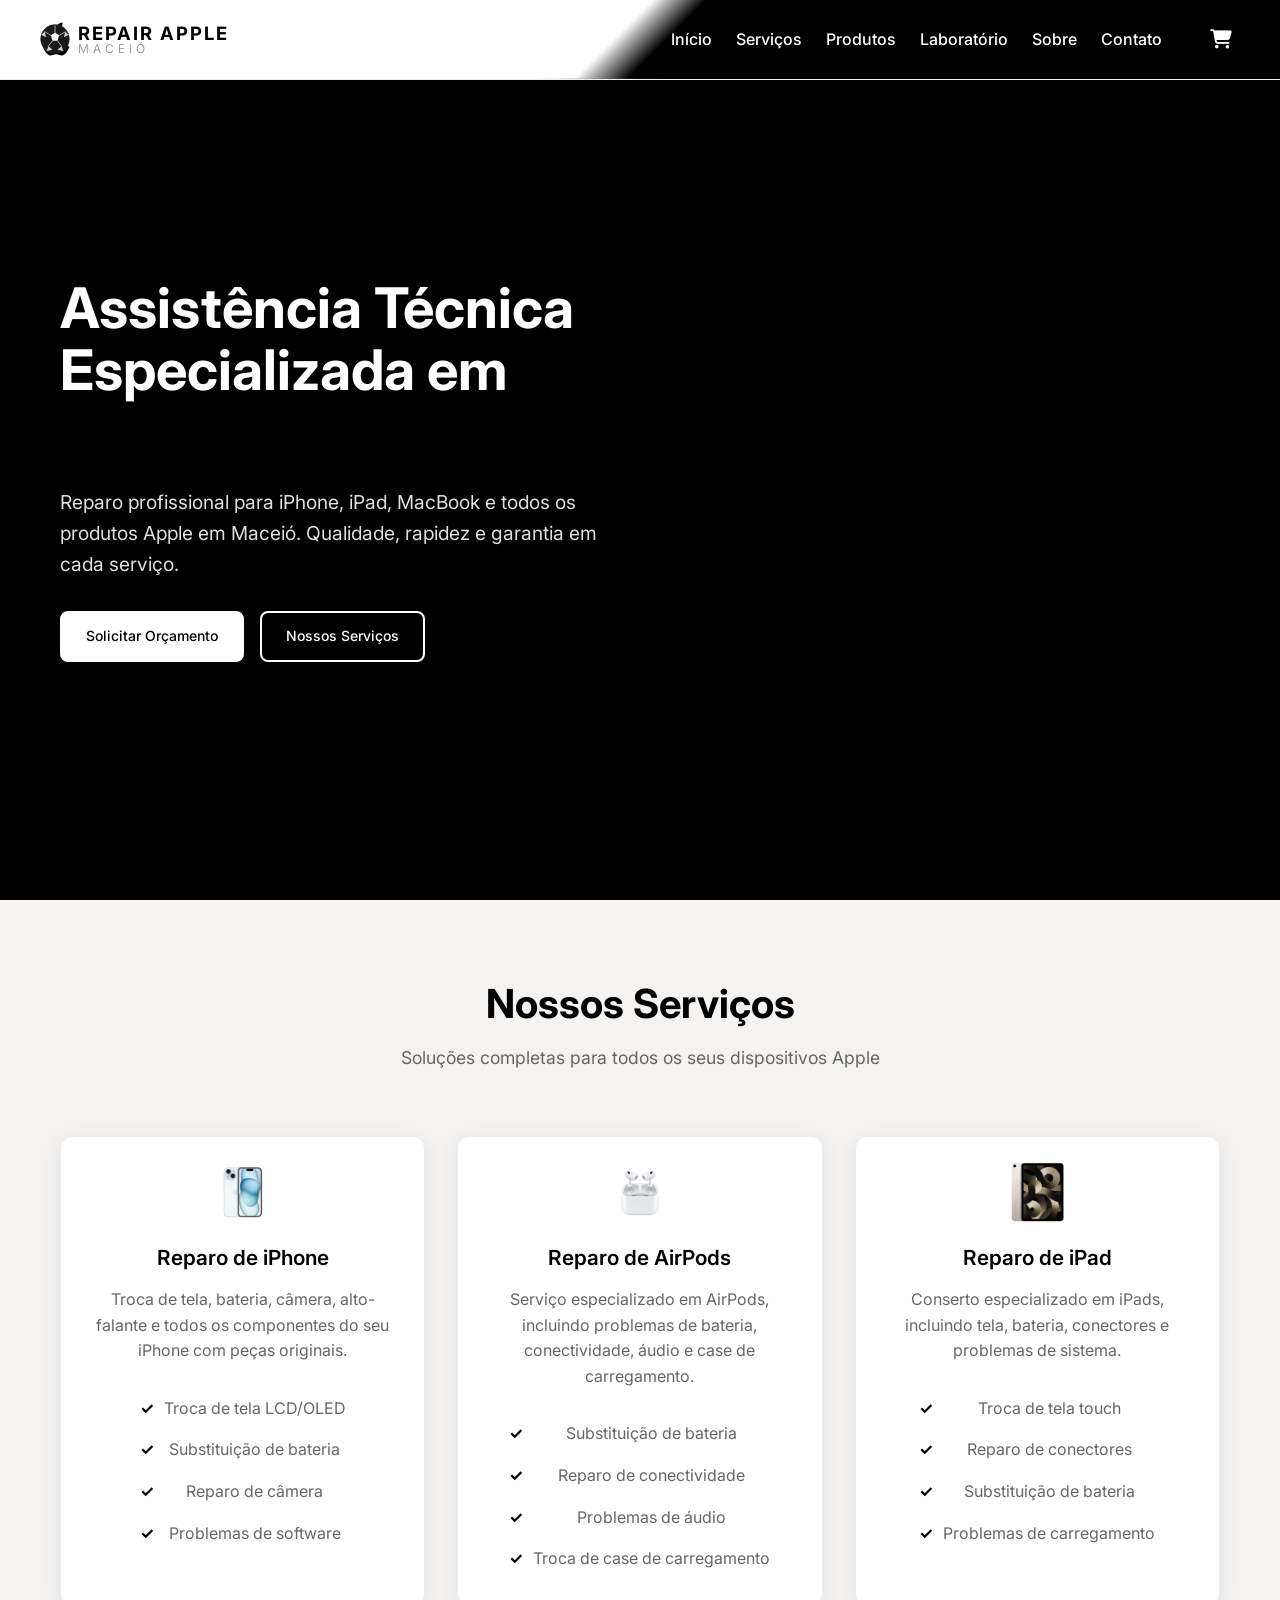
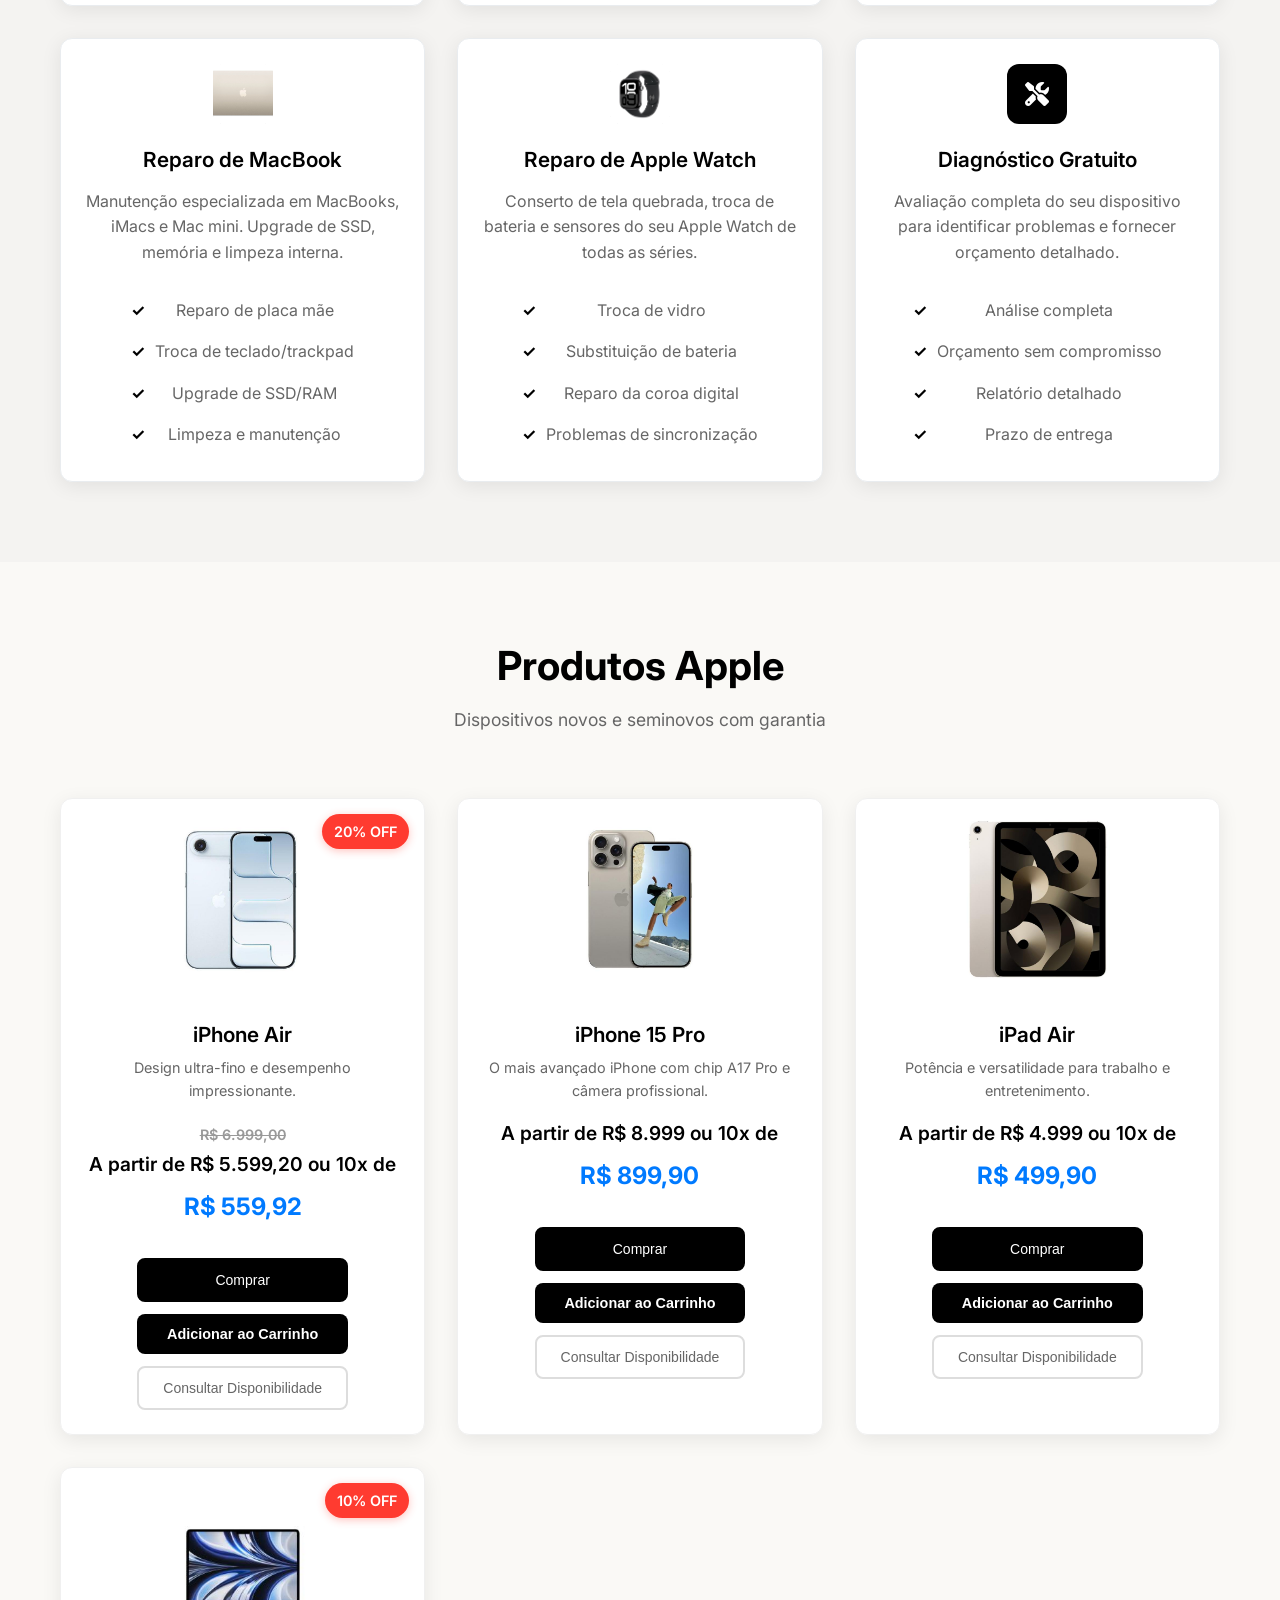
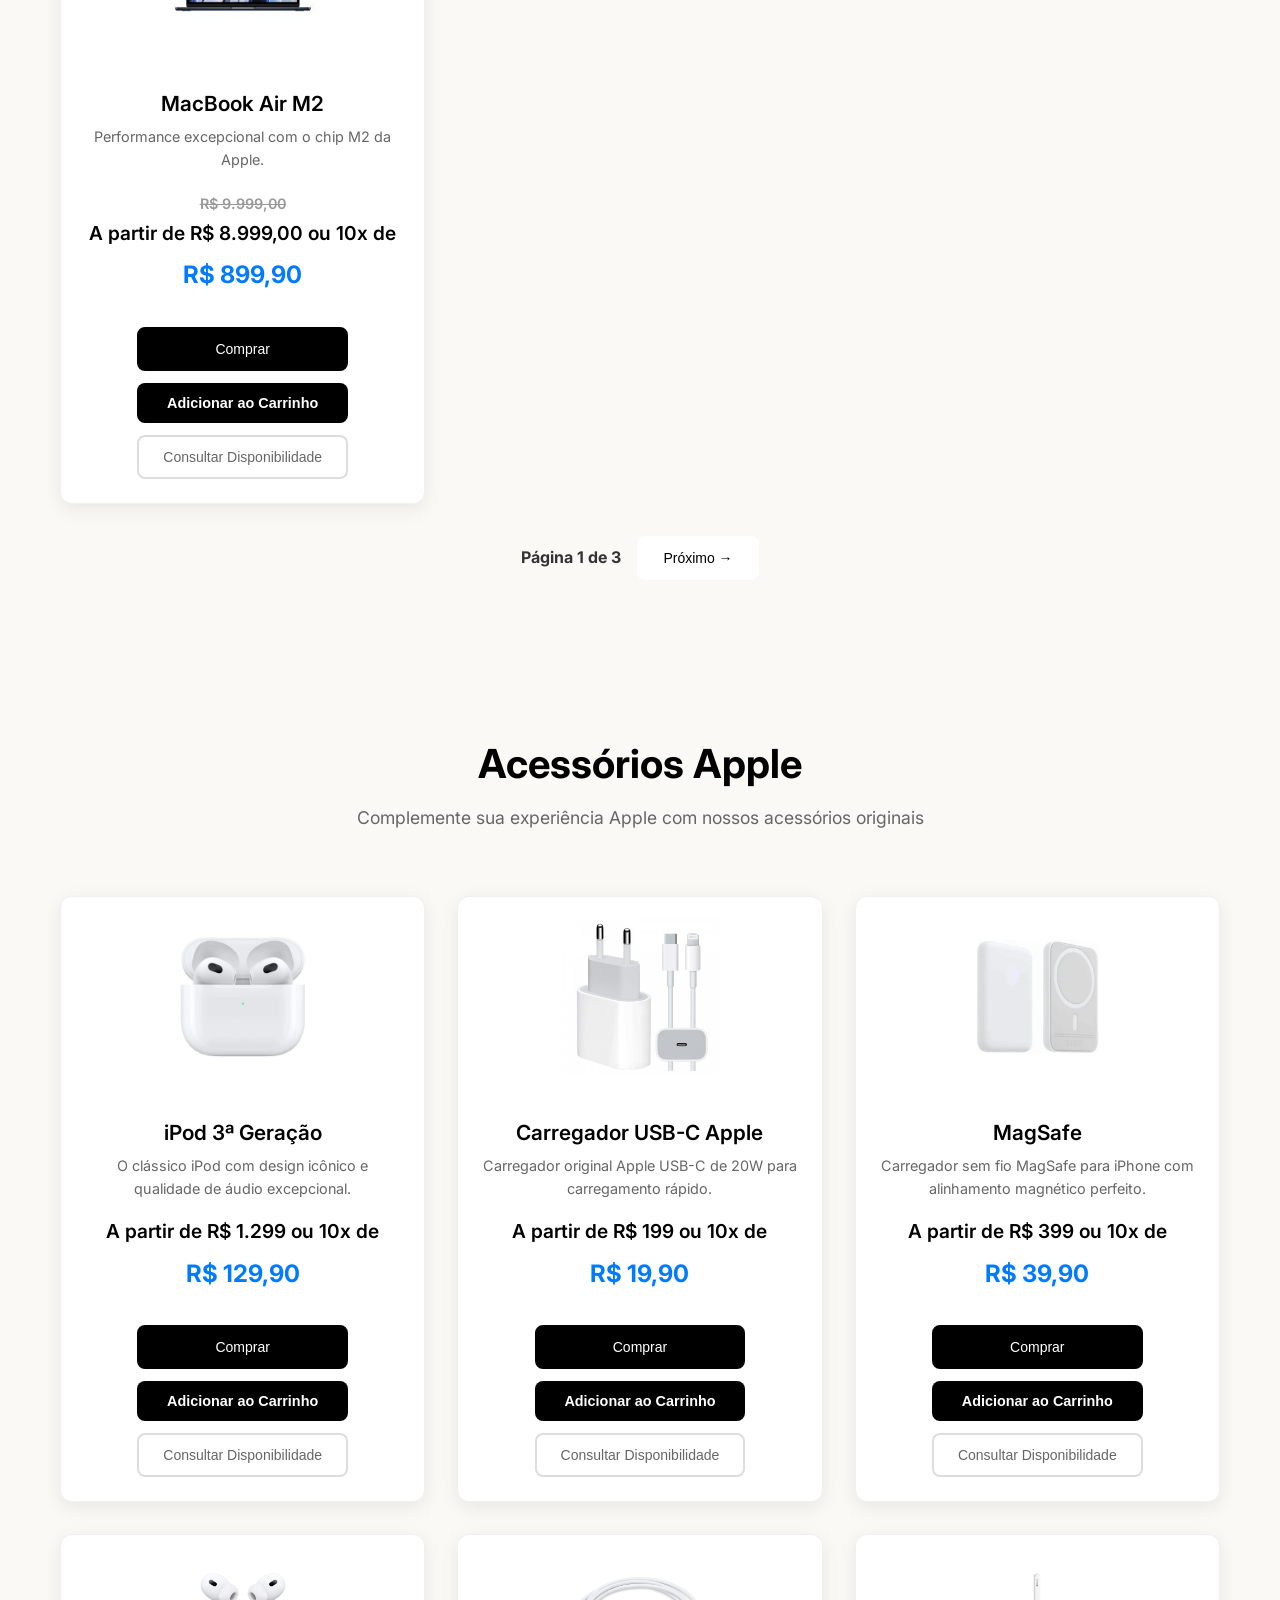
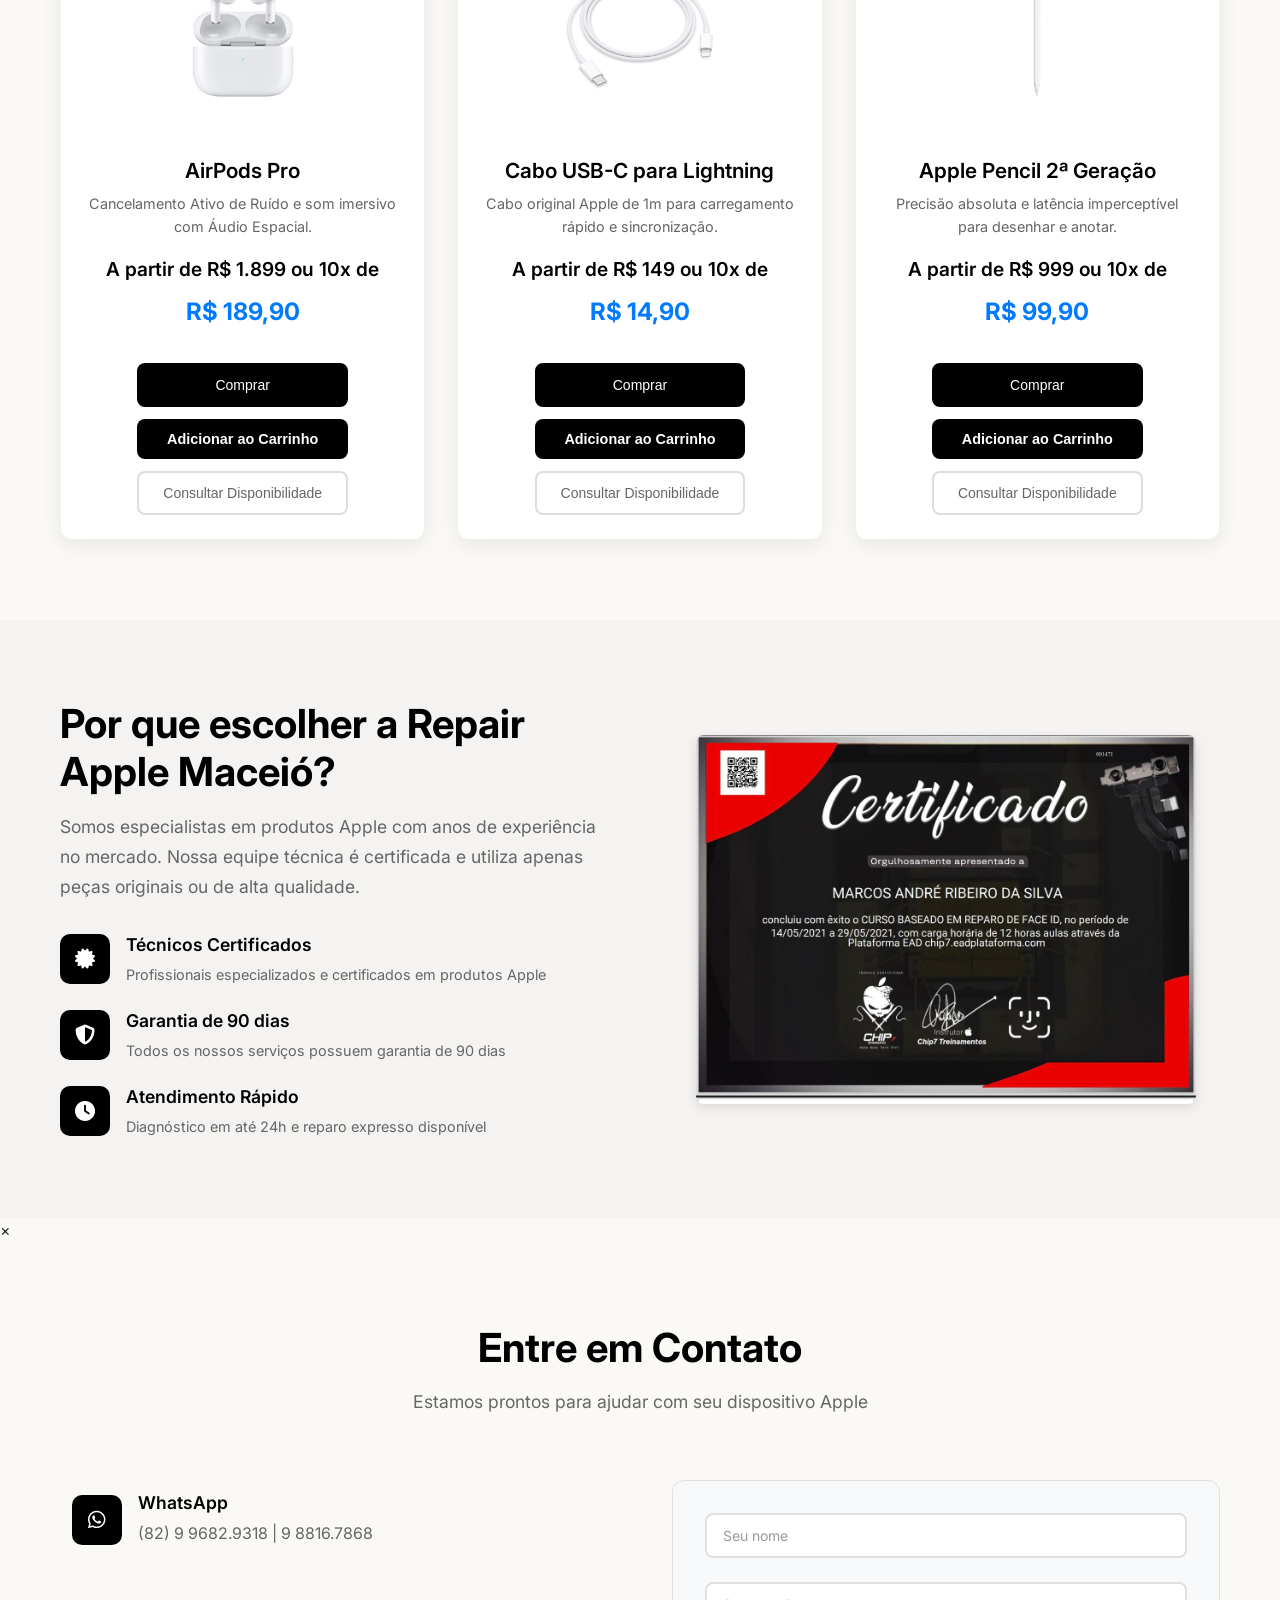
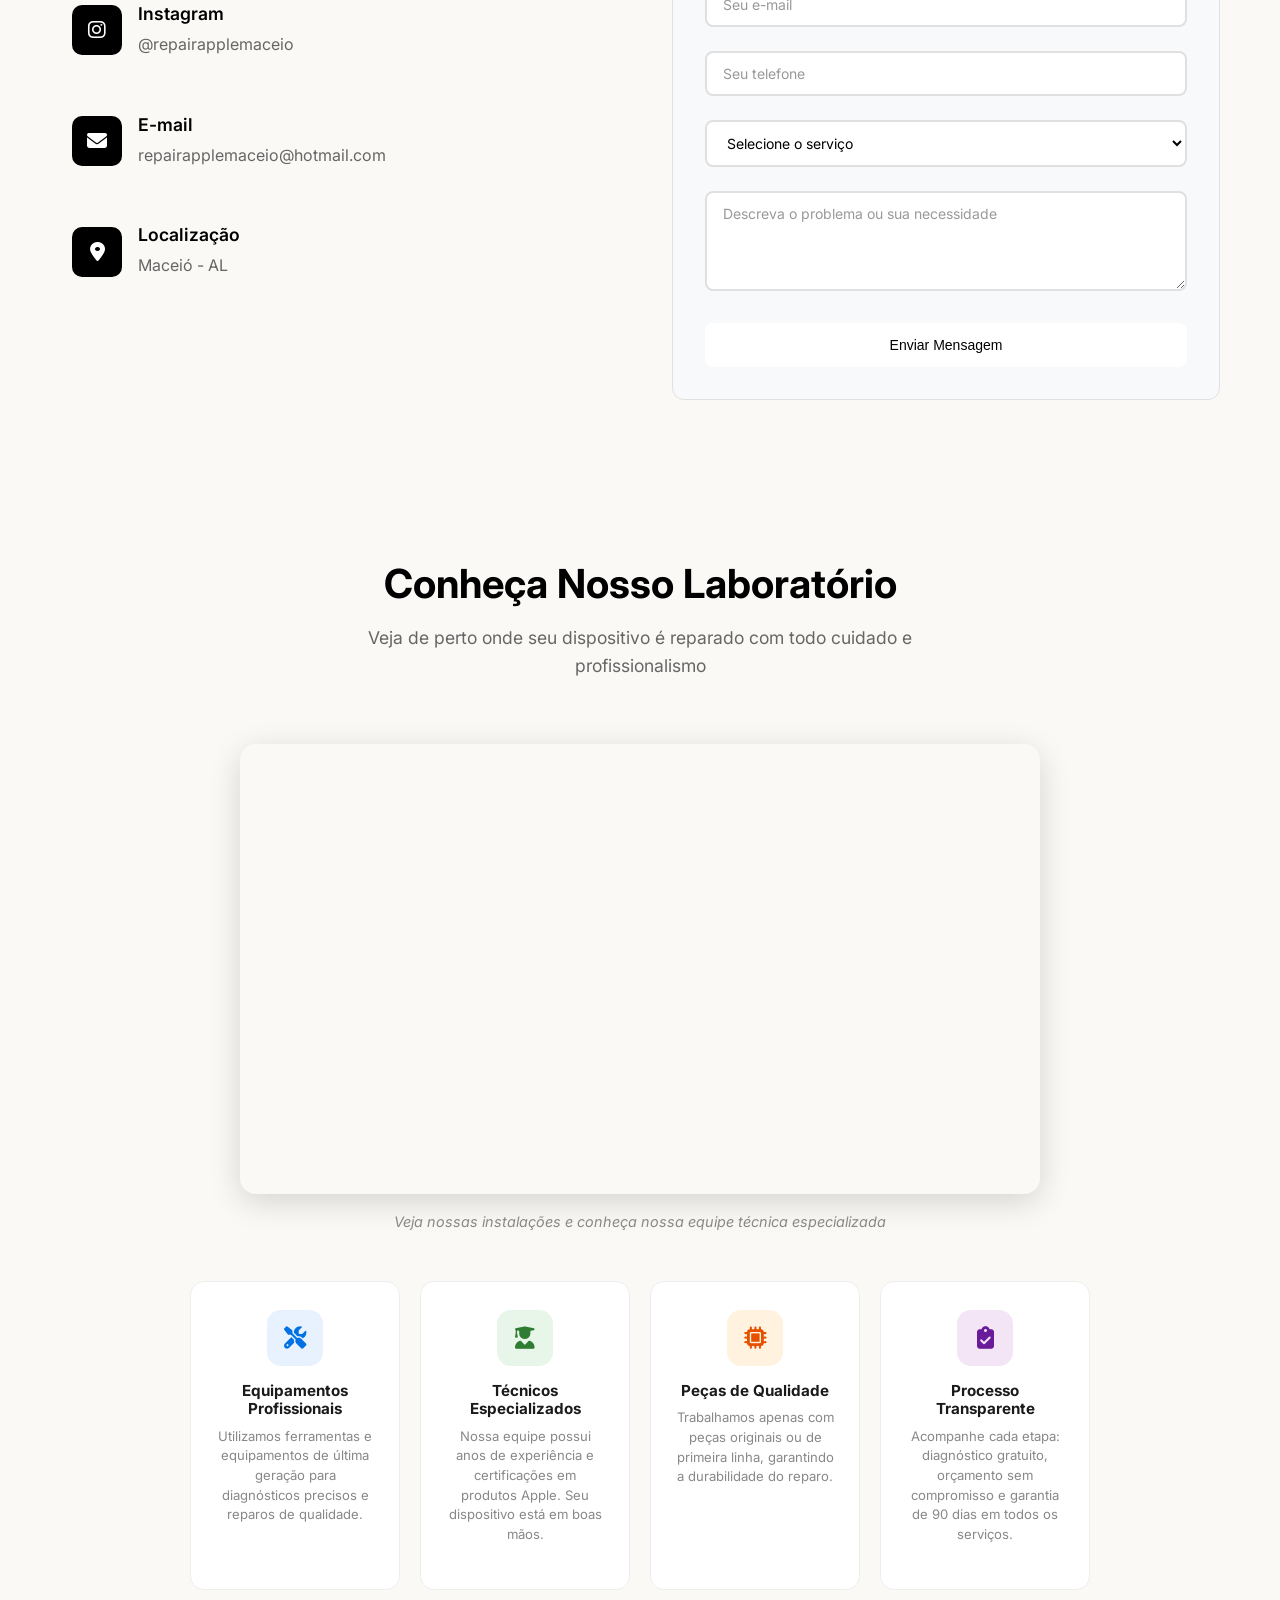
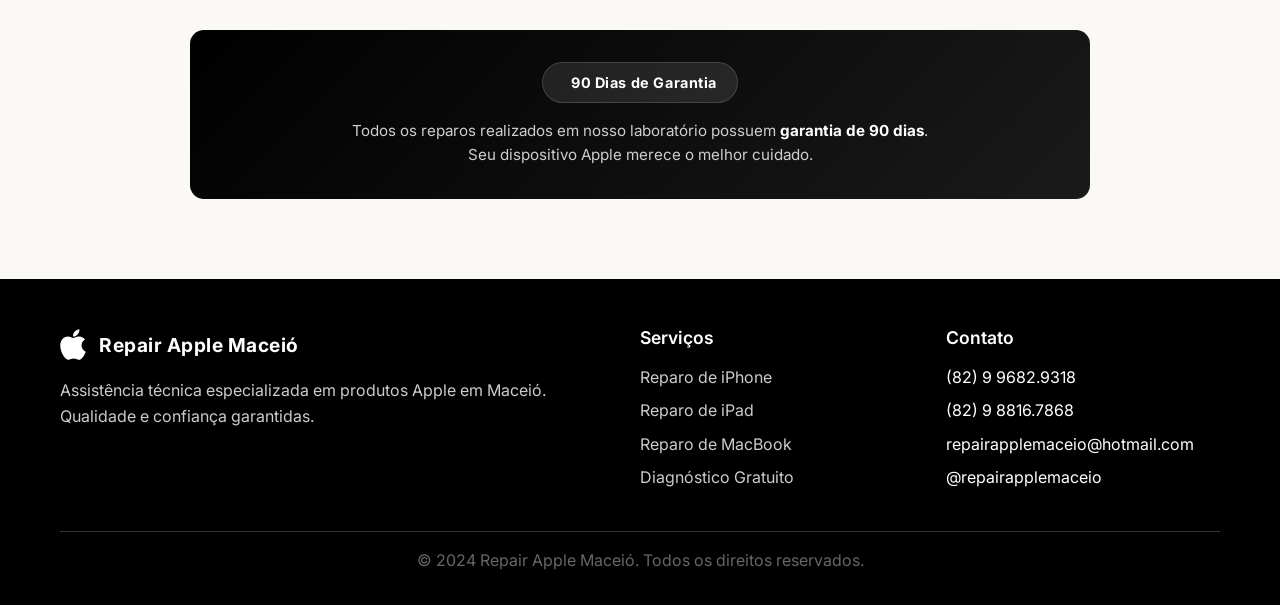
==== commit eb3ccd8a: "feat: video do laboratorio no YouTube (IvEPu101Hr4)" ====
--- a/index.html
+++ b/index.html
@@ -654,14 +654,15 @@
             <div class="trust-lab-container">
                 <!-- Vídeo Principal -->
                 <div class="trust-lab-video-wrapper">
-                    <div class="trust-lab-video-placeholder" id="labVideoPlaceholder">
-                        <div class="video-placeholder-content">
-                            <div class="video-play-icon">
-                                <i class="fas fa-play"></i>
-                            </div>
-                            <p class="video-placeholder-text">Vídeo do Laboratório</p>
-                            <p class="video-placeholder-hint">Adicione pelo YouTube: substitua o link abaixo</p>
-                        </div>
+                    <div class="trust-lab-video-wrapper-real">
+                        <iframe src="https://www.youtube.com/embed/IvEPu101Hr4"
+                                title="Laboratório Repair Apple Maceió"
+                                frameborder="0"
+                                allow="accelerometer; autoplay; clipboard-write; encrypted-media; gyroscope; picture-in-picture; web-share"
+                                referrerpolicy="strict-origin-when-cross-origin"
+                                allowfullscreen
+                                class="trust-lab-video-iframe">
+                        </iframe>
                     </div>
                     <p class="video-note">Veja nossas instalações e conheça nossa equipe técnica especializada</p>
                 </div>
--- a/styles.css
+++ b/styles.css
@@ -483,10 +483,26 @@
     margin: 0 auto;
 }
 
-/* Video Placeholder */
+/* Video Placeholder & Real Video */
 .trust-lab-video-wrapper {
     margin-bottom: 3rem;
     text-align: center;
+}
+
+.trust-lab-video-wrapper-real {
+    max-width: 800px;
+    margin: 0 auto;
+    border-radius: 16px;
+    overflow: hidden;
+    box-shadow: 0 8px 32px rgba(0,0,0,0.15);
+    aspect-ratio: 16 / 9;
+}
+
+.trust-lab-video-iframe {
+    width: 100%;
+    height: 100%;
+    border: none;
+    display: block;
 }
 
 .trust-lab-video-placeholder {
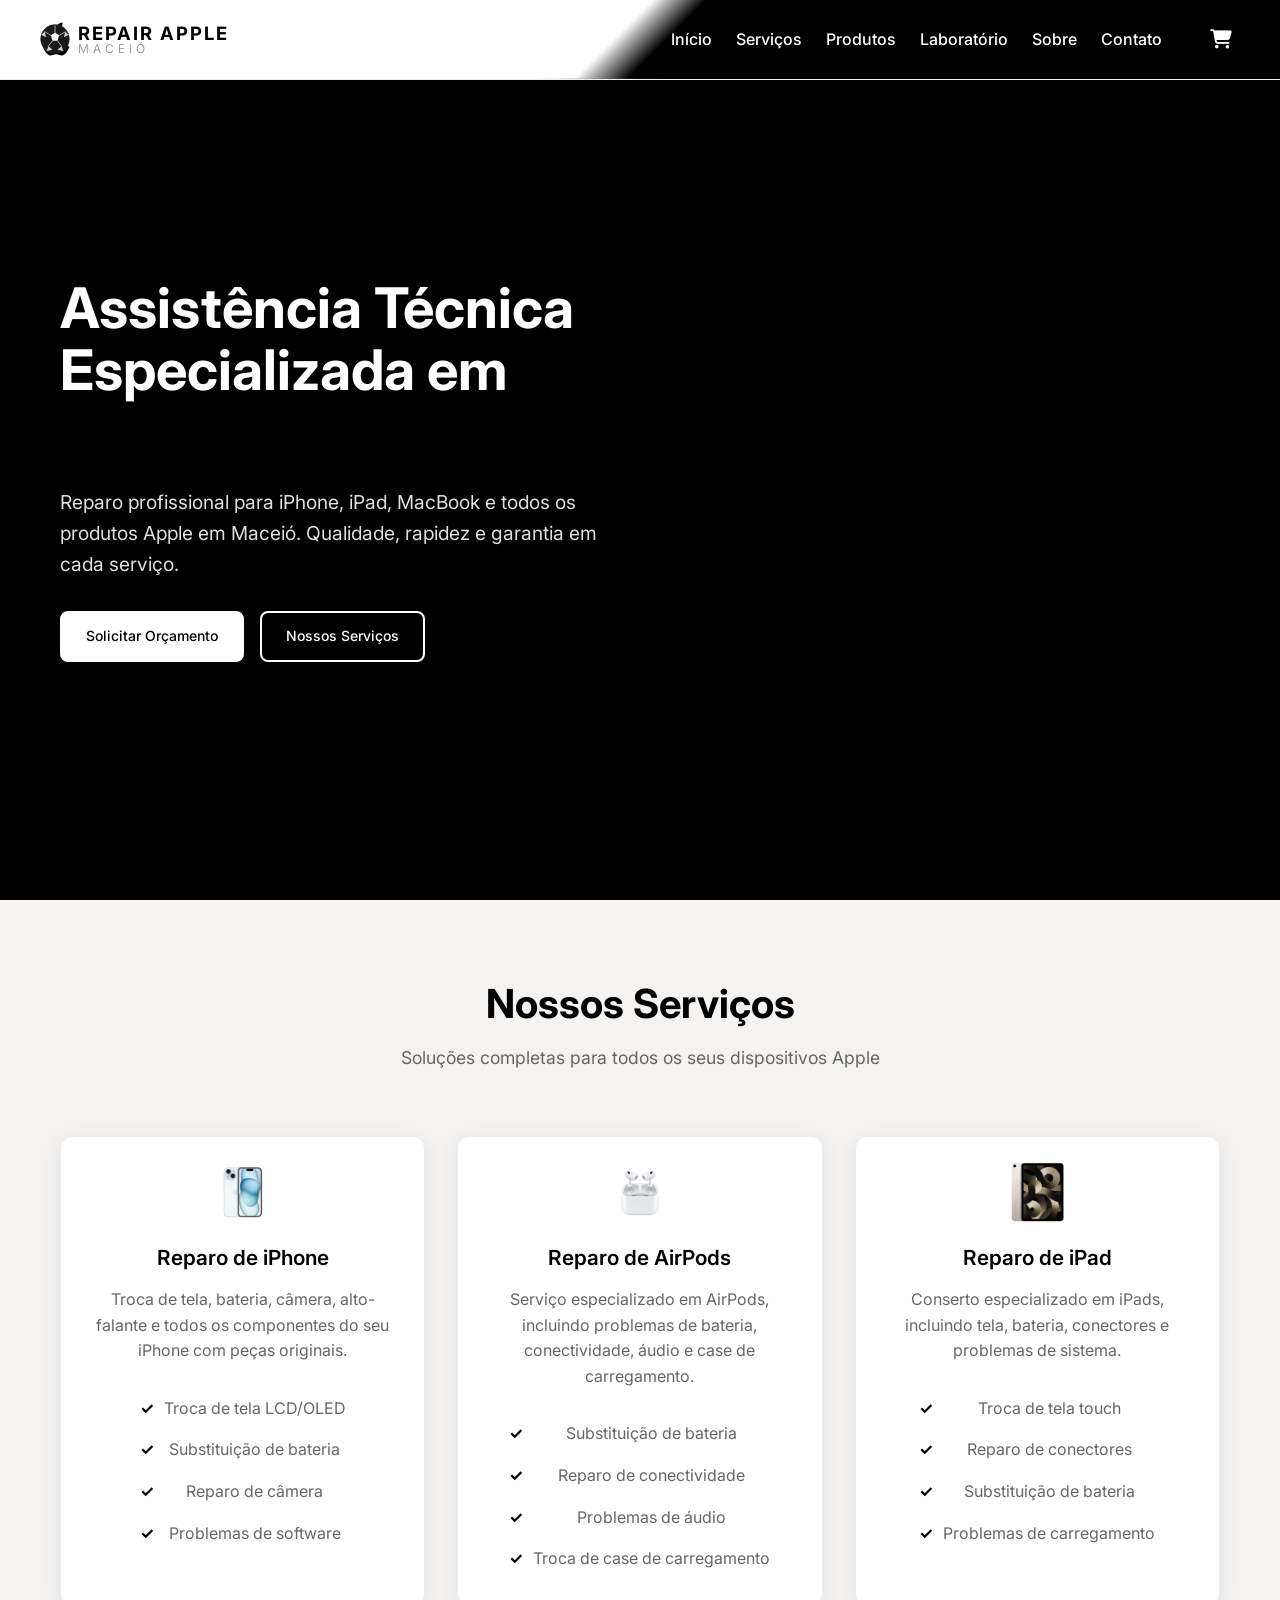
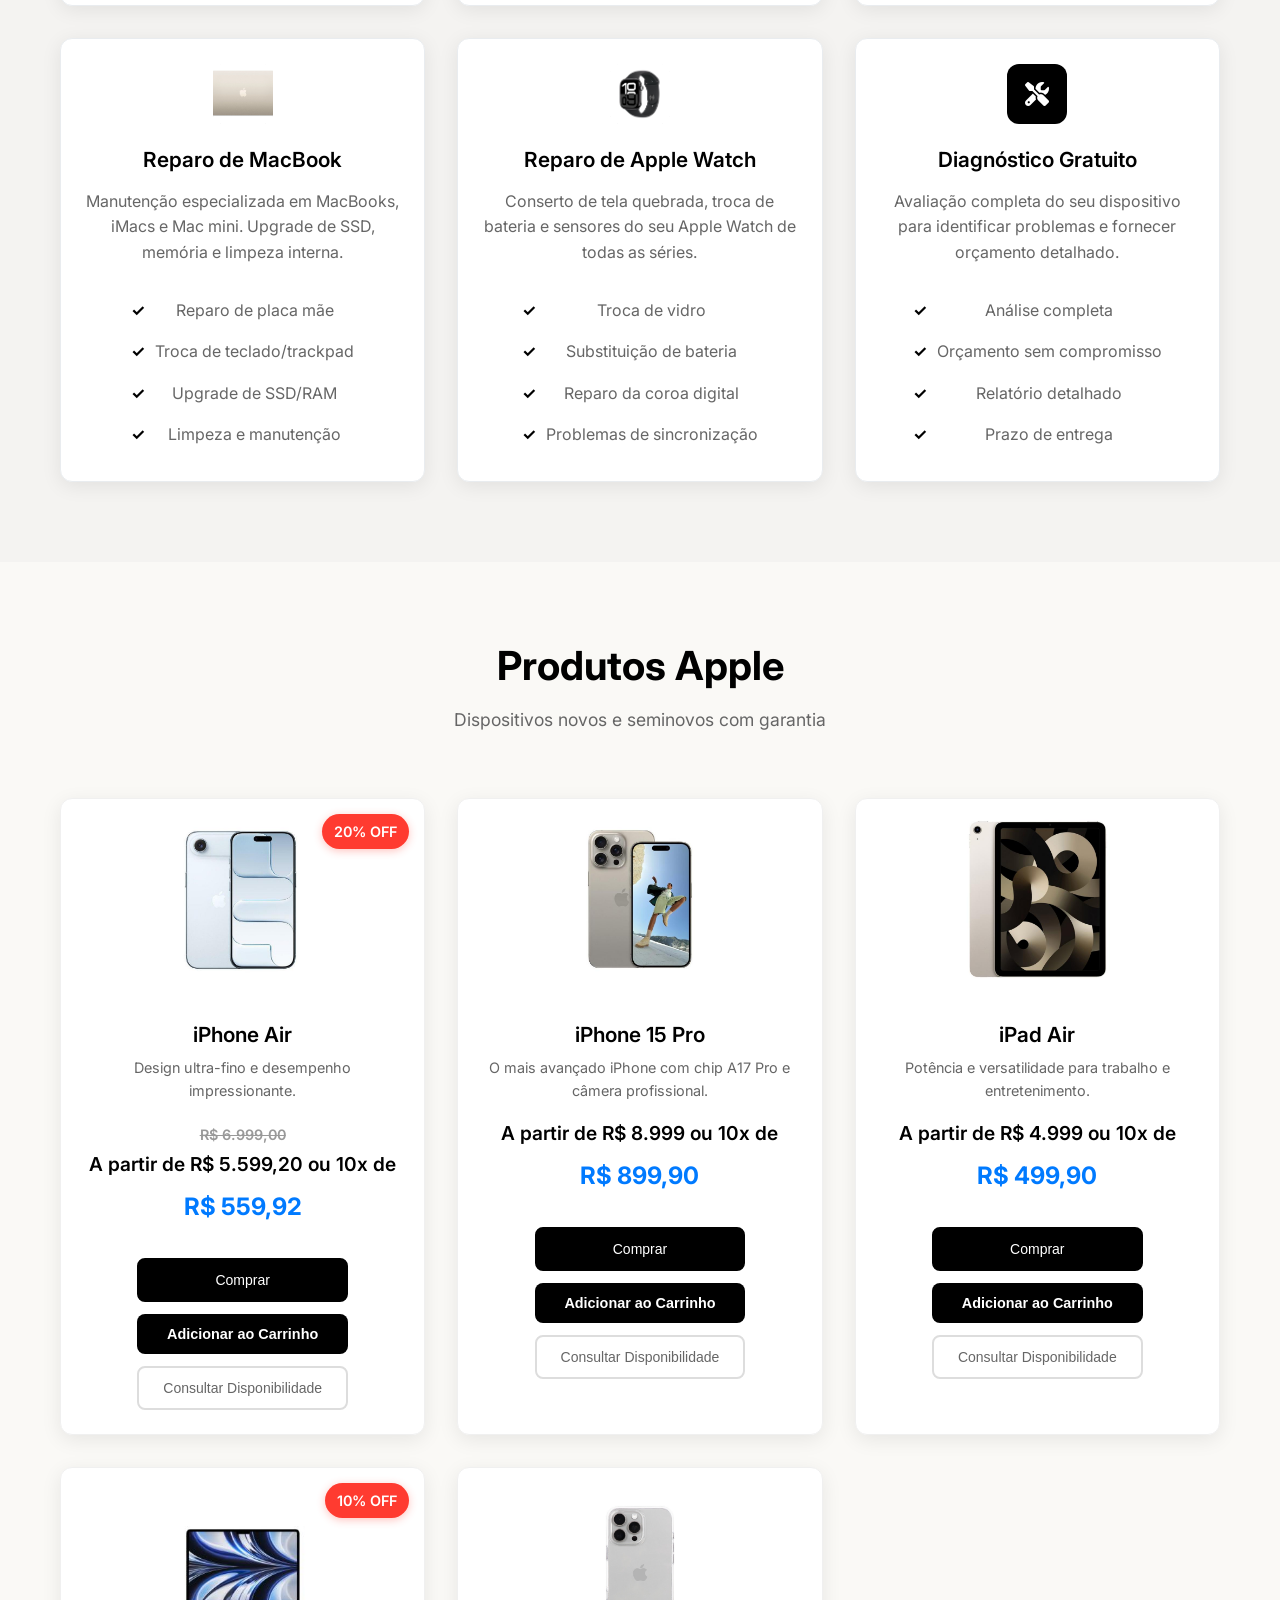
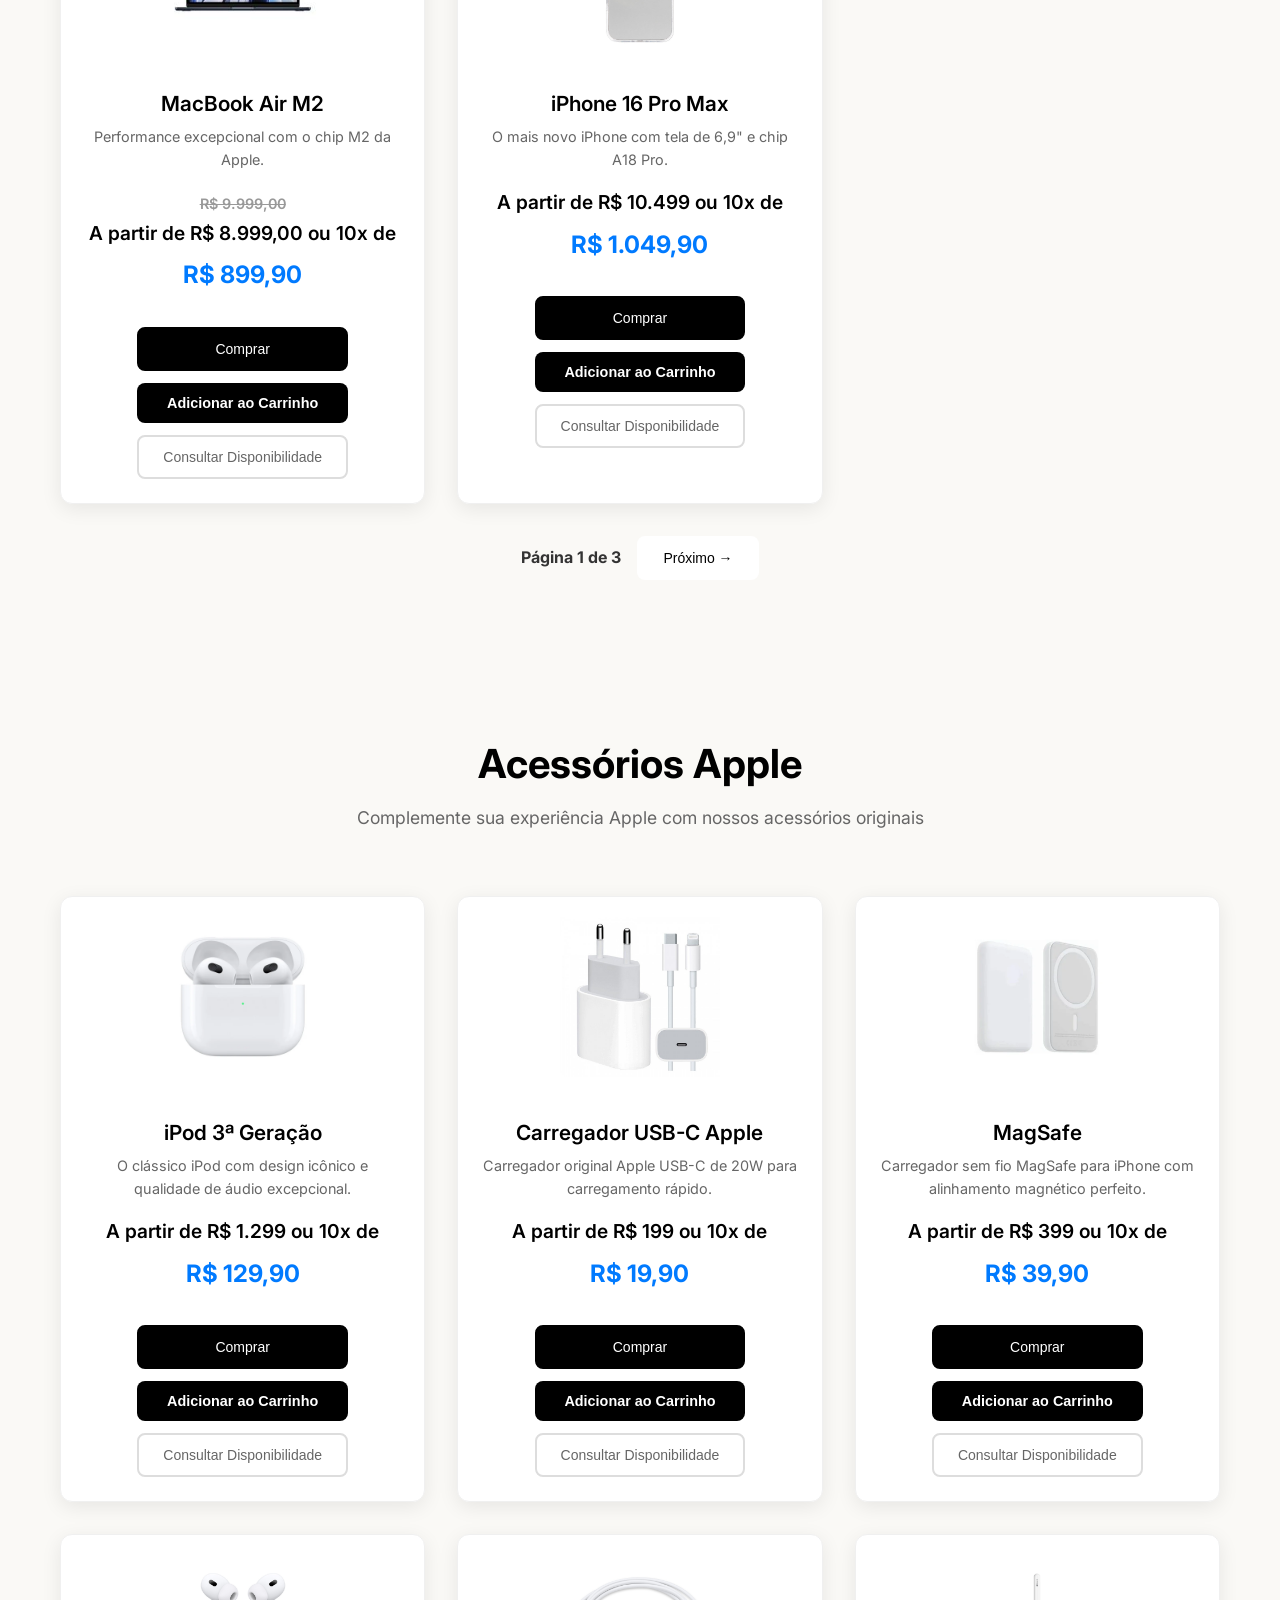
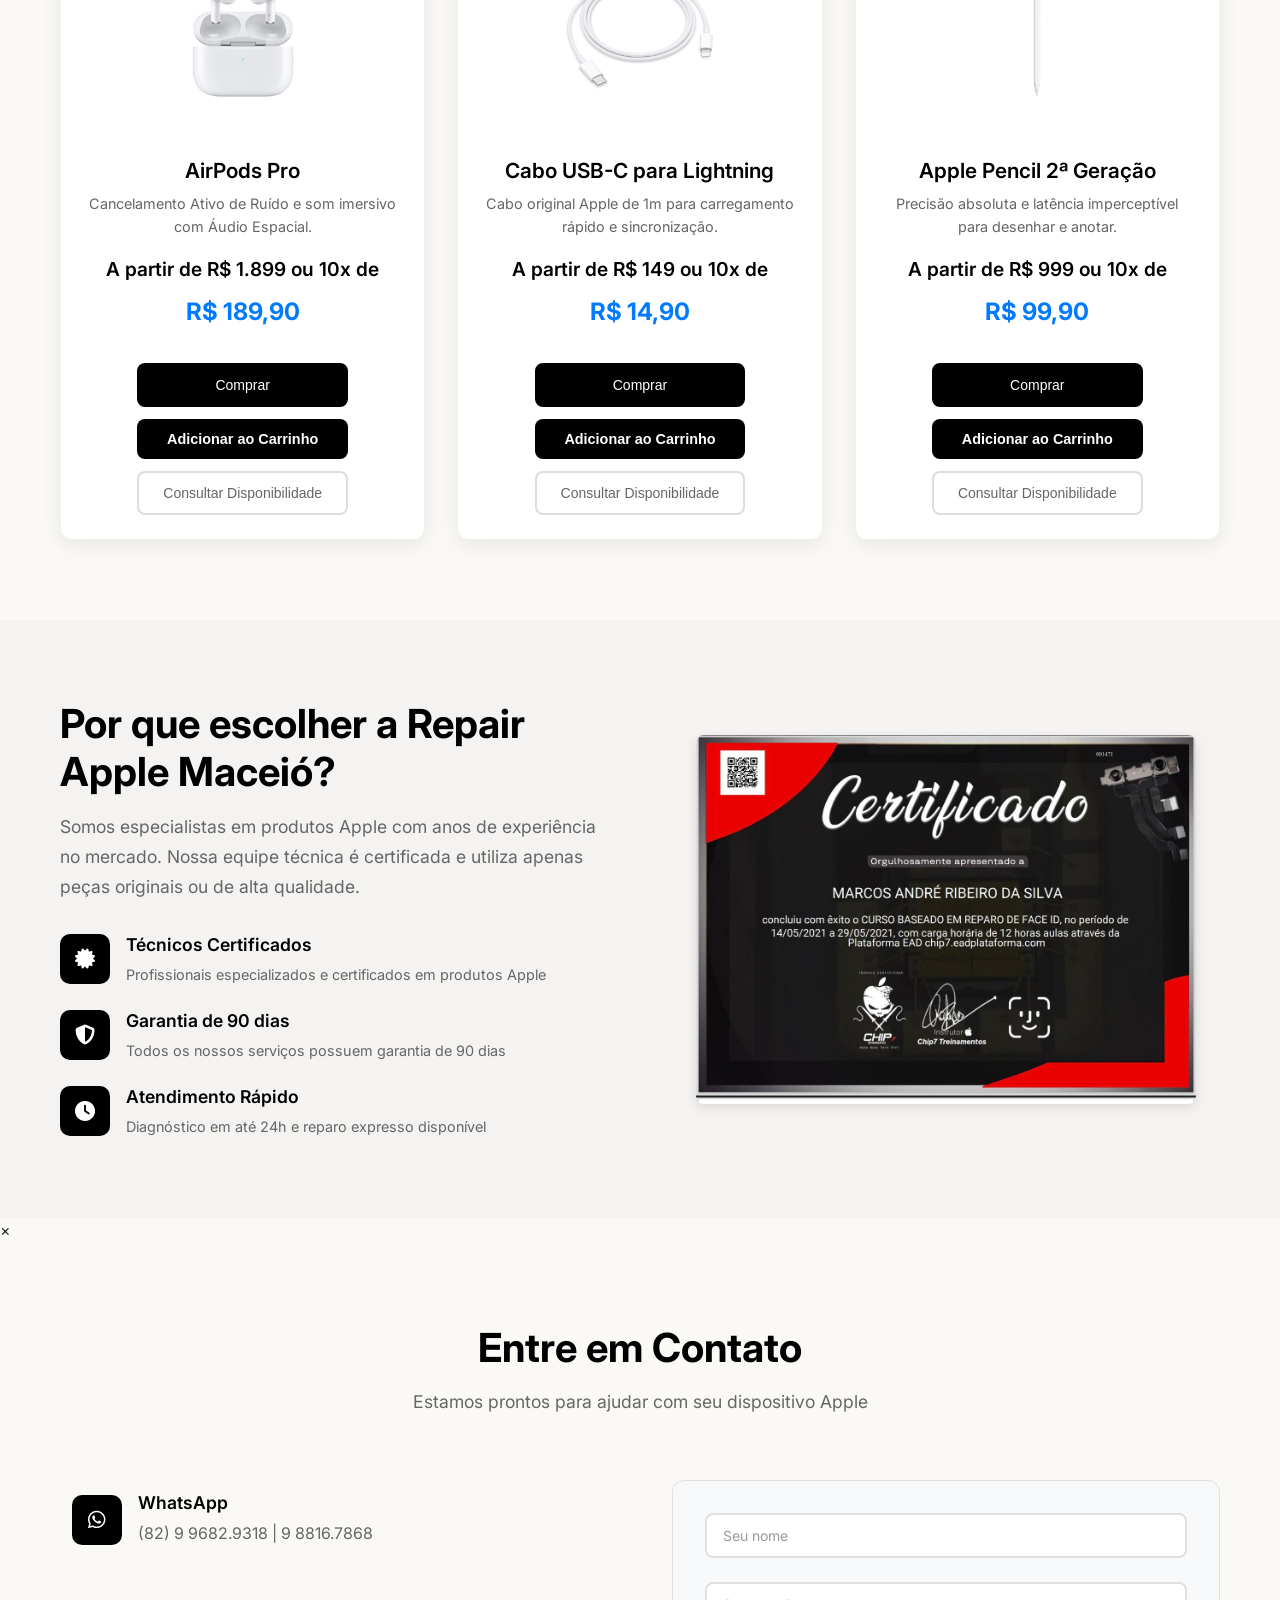
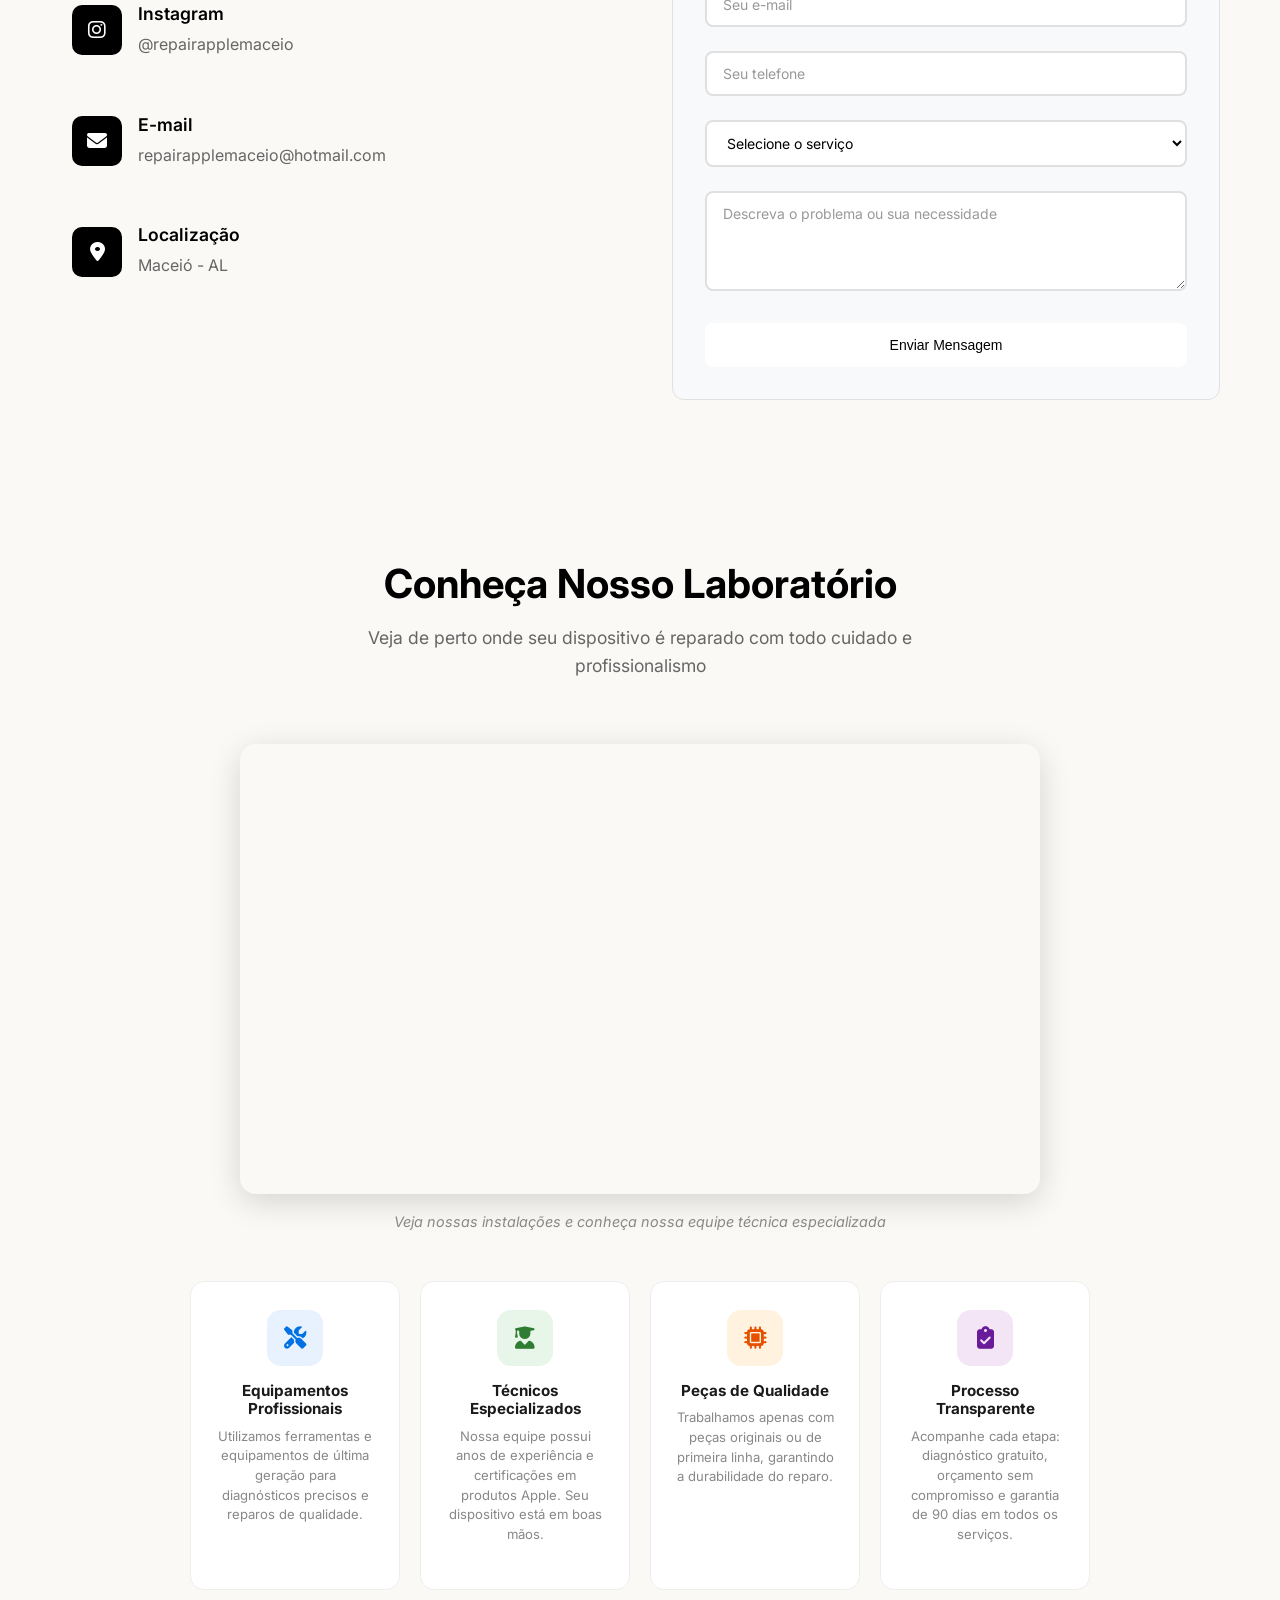
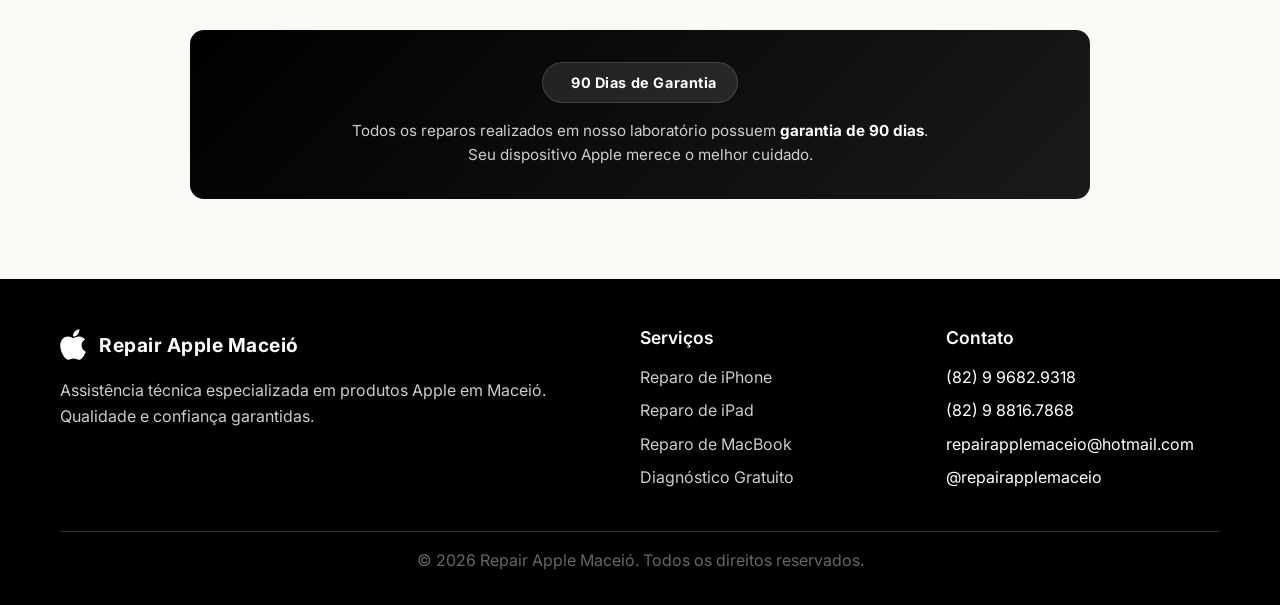
==== commit f836eeb5: "Adicionar Xbox Series S, Nintendo Switch e PS5 Pro ao catalogo - ajustar paginacao para 5 itens por " ====
--- a/index.html
+++ b/index.html
@@ -5,7 +5,7 @@
     <meta name="viewport" content="width=device-width, initial-scale=1.0">
     <title>Repair Apple Maceió - Assistência Técnica Especializada</title>
     <meta name="description" content="Assistência técnica especializada em produtos Apple em Maceió. Reparo de iPhone, iPad, MacBook e mais. Qualidade e confiança garantidas.">
-    <link rel="stylesheet" href="styles.css?v=3.3">
+<link rel="stylesheet" href="styles.css?v=3.5">
     <link rel="preconnect" href="https://fonts.googleapis.com">
     <link rel="preconnect" href="https://fonts.gstatic.com" crossorigin>
     <link href="https://fonts.googleapis.com/css2?family=Inter:wght@300;400;500;600;700&display=swap" rel="stylesheet">
@@ -322,6 +322,23 @@
                         </div>
                     </div>
                 </div>
+                <div class="product-card" id="xbox-series-s">
+                    <div class="product-image">
+                        <img src="Img/-Xbox-Series-S-512GB-Branco-.webp" alt="Xbox Series S" class="product-img">
+                    </div>
+                    <div class="product-info">
+                        <h3 class="product-name titulo-produto">Xbox Series S</h3>
+                        <p class="product-description" style="text-align: center !important;">Console 100% digital com SSD de 512GB, compacto e acessível.</p>
+                        <div class="product-price" style="text-align: center !important;">A partir de R$ 2.499 ou 10x de
+                            <span class="installment-value">R$ 249,90</span>
+                        </div>
+                        <div class="product-actions">
+                            <button class="btn btn-primary compare-product" data-product="Xbox Series S" data-price="2499" data-image="Img/-Xbox-Series-S-512GB-Branco-.webp">Comprar</button>
+                            <button class="btn btn-primary add-to-cart" data-product="Xbox Series S" data-price="2499" data-image="Img/-Xbox-Series-S-512GB-Branco-.webp">Adicionar ao Carrinho</button>
+                            <button class="btn btn-outline">Consultar Disponibilidade</button>
+                        </div>
+                    </div>
+                </div>
                 <div class="product-card" id="bombox-4">
                     <div class="discount-badge">20% OFF</div>
                     <div class="product-image product-carousel">
@@ -381,6 +398,40 @@
                         <div class="product-actions">
                             <button class="btn btn-primary compare-product" data-product="Xbox Series X" data-price="3600" data-image="Img/xbox-series-x-digital.webp">Comprar</button>
                             <button class="btn btn-primary add-to-cart" data-product="Xbox Series X" data-price="3600" data-image="Img/xbox-series-x-digital.webp">Adicionar ao Carrinho</button>
+                            <button class="btn btn-outline">Consultar Disponibilidade</button>
+                        </div>
+                    </div>
+                </div>
+                <div class="product-card" id="nintendo-switch">
+                    <div class="product-image">
+                        <img src="Img/New_Nintendo_Switch_Gray__91081_zoom.jpg" alt="Nintendo Switch" class="product-img">
+                    </div>
+                    <div class="product-info">
+                        <h3 class="product-name titulo-produto">Nintendo Switch 2</h3>
+                        <p class="product-description" style="text-align: center !important;">Jogue em casa ou em qualquer lugar com o console híbrido mais versátil da Nintendo.</p>
+                        <div class="product-price" style="text-align: center !important;">A partir de R$ 2.099 ou 10x de
+                            <span class="installment-value">R$ 209,90</span>
+                        </div>
+                        <div class="product-actions">
+                            <button class="btn btn-primary compare-product" data-product="Nintendo Switch" data-price="2099" data-image="Img/New_Nintendo_Switch_Gray__91081_zoom.jpg">Comprar</button>
+                            <button class="btn btn-primary add-to-cart" data-product="Nintendo Switch" data-price="2099" data-image="Img/New_Nintendo_Switch_Gray__91081_zoom.jpg">Adicionar ao Carrinho</button>
+                            <button class="btn btn-outline">Consultar Disponibilidade</button>
+                        </div>
+                    </div>
+                </div>
+                <div class="product-card" id="ps5-pro">
+                    <div class="product-image">
+                        <img src="Img/PS5-PRO-.webp" alt="PS5 Pro" class="product-img">
+                    </div>
+                    <div class="product-info">
+                        <h3 class="product-name titulo-produto">PlayStation 5 Pro</h3>
+                        <p class="product-description" style="text-align: center !important;">O console mais poderoso da Sony com GPU aprimorada e ray tracing avançado.</p>
+                        <div class="product-price" style="text-align: center !important;">A partir de R$ 5.299 ou 10x de
+                            <span class="installment-value">R$ 529,90</span>
+                        </div>
+                        <div class="product-actions">
+                            <button class="btn btn-primary compare-product" data-product="PlayStation 5 Pro" data-price="5299" data-image="Img/PS5-PRO-.webp">Comprar</button>
+                            <button class="btn btn-primary add-to-cart" data-product="PlayStation 5 Pro" data-price="5299" data-image="Img/PS5-PRO-.webp">Adicionar ao Carrinho</button>
                             <button class="btn btn-outline">Consultar Disponibilidade</button>
                         </div>
                     </div>
@@ -742,7 +793,7 @@
                 </div>
             </div>
             <div class="footer-bottom">
-                <p>&copy; 2024 Repair Apple Maceió. Todos os direitos reservados.</p>
+                <p>&copy; 2026 Repair Apple Maceió. Todos os direitos reservados.</p>
             </div>
         </div>
     </footer>
--- a/styles.css
+++ b/styles.css
@@ -253,6 +253,7 @@
 
 .cart-link {
     position: relative;
+    display: inline-block;
     color: #ffffff;
     font-size: 1.2rem;
     text-decoration: none;
@@ -265,6 +266,17 @@
 .cart-link:hover {
     color: #f0f0f0;
     background-color: rgba(255,255,255,0.1);
+    animation: cartWiggle 0.6s ease-in-out;
+}
+
+@keyframes cartWiggle {
+    0%, 100% { transform: rotate(0deg); }
+    15% { transform: rotate(12deg); }
+    30% { transform: rotate(-10deg); }
+    45% { transform: rotate(8deg); }
+    60% { transform: rotate(-6deg); }
+    75% { transform: rotate(3deg); }
+    90% { transform: rotate(-1deg); }
 }
 
 .cart-count {
